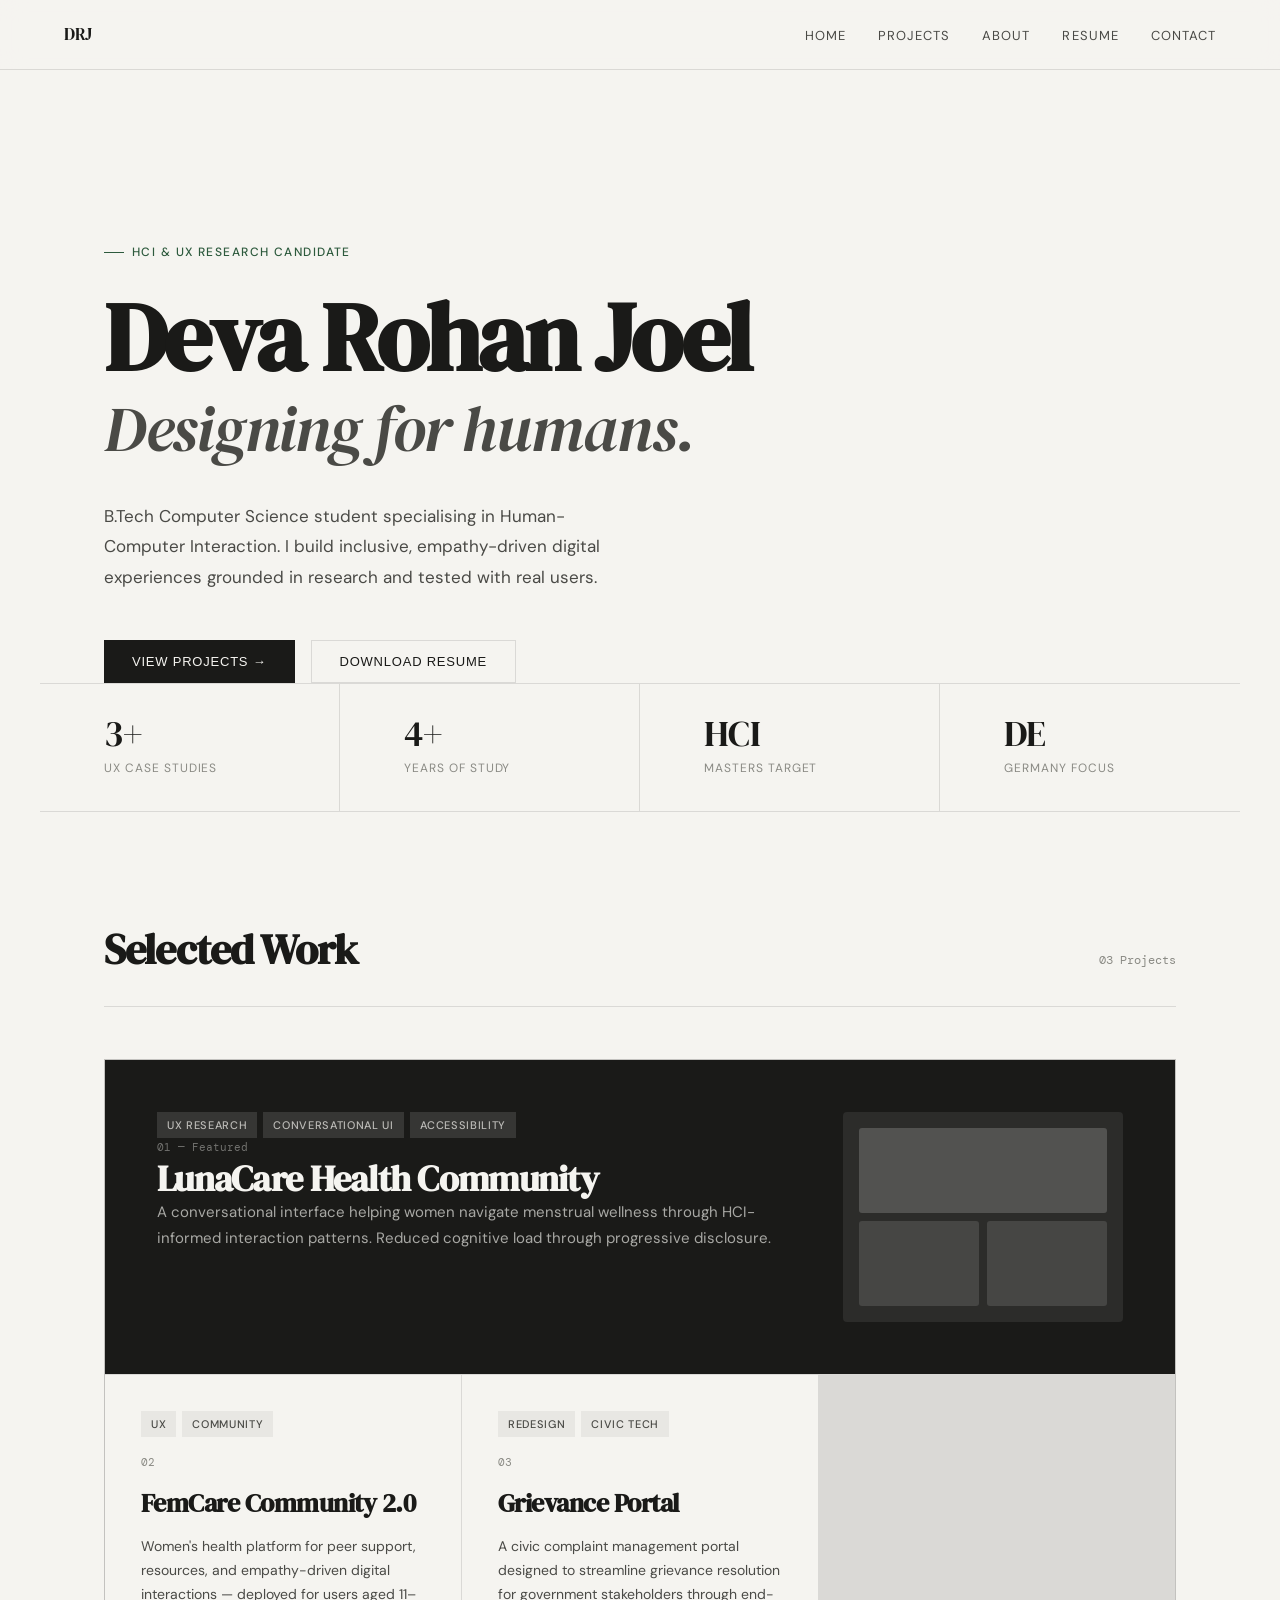
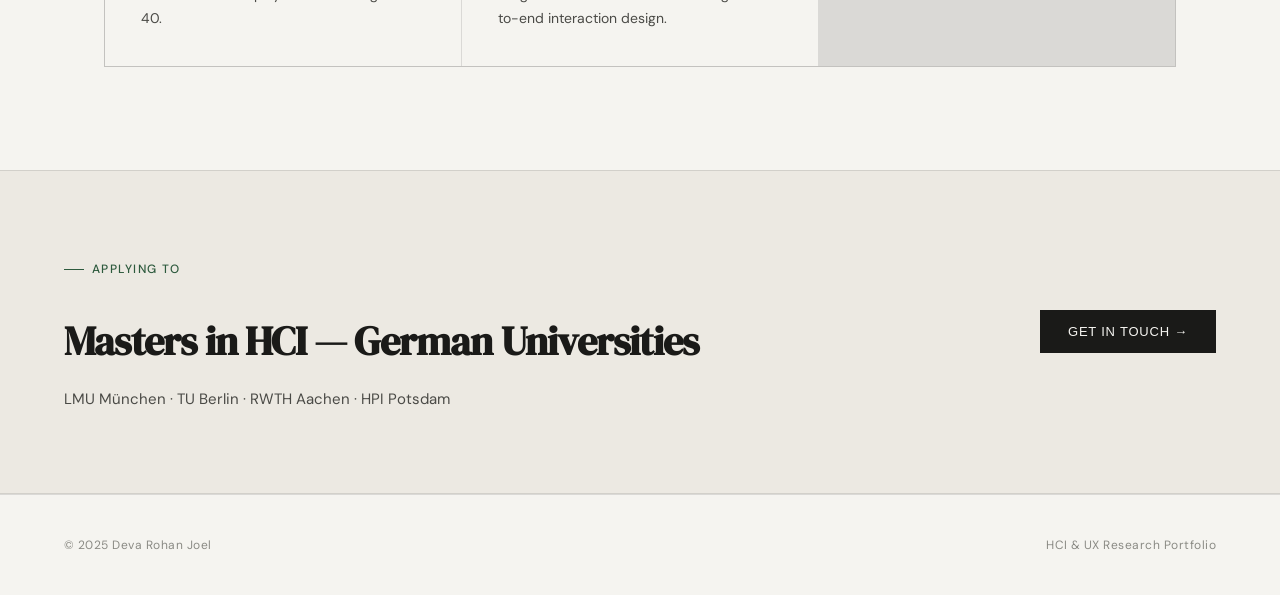
==== index.html @ e4704a6f "Add files via upload" ====
<!DOCTYPE html>
<html lang="en">
<head>
<meta charset="UTF-8">
<meta name="viewport" content="width=device-width, initial-scale=1.0">
<title>Deva Rohan Joel — HCI & UX Research</title>
<link rel="preconnect" href="https://fonts.googleapis.com">
<link href="https://fonts.googleapis.com/css2?family=DM+Serif+Display:ital@0;1&family=DM+Sans:wght@300;400;500&family=DM+Mono:wght@300&display=swap" rel="stylesheet">
<style>
:root {
  --ink: #1a1a18;
  --ink-mid: #4a4a46;
  --ink-light: #8a8a84;
  --paper: #f5f4f0;
  --paper-warm: #ece9e2;
  --accent: #2d5a3d;
  --accent-light: #e8f0eb;
  --rule: rgba(26,26,24,0.12);
  --tag-bg: rgba(26,26,24,0.06);
  --serif: 'DM Serif Display', Georgia, serif;
  --sans: 'DM Sans', system-ui, sans-serif;
  --mono: 'DM Mono', monospace;
  --max: 1200px;
  --gutter: clamp(24px, 5vw, 80px);
  --transition: 0.38s cubic-bezier(0.16, 1, 0.3, 1);
}

*, *::before, *::after { box-sizing: border-box; margin: 0; padding: 0; }

html { scroll-behavior: smooth; font-size: 16px; }

body {
  font-family: var(--sans);
  background: var(--paper);
  color: var(--ink);
  line-height: 1.7;
  -webkit-font-smoothing: antialiased;
  overflow-x: hidden;
}

/* ── NAV ── */
nav {
  position: fixed;
  top: 0; left: 0; right: 0;
  z-index: 100;
  display: flex;
  align-items: center;
  justify-content: space-between;
  padding: 20px var(--gutter);
  background: rgba(245,244,240,0.92);
  backdrop-filter: blur(12px);
  border-bottom: 1px solid var(--rule);
  transition: padding var(--transition);
}

nav.scrolled { padding-top: 14px; padding-bottom: 14px; }

.nav-logo {
  font-family: var(--serif);
  font-size: 17px;
  letter-spacing: -0.02em;
  color: var(--ink);
  cursor: pointer;
}

.nav-links {
  display: flex;
  gap: 32px;
  list-style: none;
}

.nav-links a {
  font-size: 13px;
  font-weight: 400;
  letter-spacing: 0.08em;
  text-transform: uppercase;
  color: var(--ink-mid);
  text-decoration: none;
  position: relative;
  transition: color 0.2s;
}

.nav-links a::after {
  content: '';
  position: absolute;
  bottom: -2px; left: 0;
  width: 0; height: 1px;
  background: var(--accent);
  transition: width 0.25s ease;
}

.nav-links a:hover { color: var(--ink); }
.nav-links a:hover::after { width: 100%; }
.nav-links a.active { color: var(--ink); }
.nav-links a.active::after { width: 100%; }

.nav-menu { display: none; flex-direction: column; gap: 5px; cursor: pointer; padding: 4px; }
.nav-menu span { display: block; width: 22px; height: 1.5px; background: var(--ink); transition: var(--transition); }

/* ── PAGES ── */
.page { display: none; padding-top: 80px; min-height: 100vh; }
.page.active { display: block; }

/* ── SECTIONS ── */
section { padding: clamp(60px, 8vw, 120px) var(--gutter); max-width: var(--max); margin: 0 auto; }

/* ── SCROLL REVEAL ── */
.reveal {
  opacity: 0;
  transform: translateY(28px);
  transition: opacity 0.7s ease, transform 0.7s ease;
}
.reveal.visible {
  opacity: 1;
  transform: none;
}
.reveal-delay-1 { transition-delay: 0.1s; }
.reveal-delay-2 { transition-delay: 0.2s; }
.reveal-delay-3 { transition-delay: 0.3s; }
.reveal-delay-4 { transition-delay: 0.4s; }

/* ── HOME ── */
.home-hero {
  padding-top: clamp(80px, 12vw, 160px);
  padding-bottom: 0;
}

.eyebrow {
  display: inline-flex;
  align-items: center;
  gap: 8px;
  font-size: 12px;
  letter-spacing: 0.12em;
  text-transform: uppercase;
  color: var(--accent);
  font-weight: 500;
  margin-bottom: 28px;
}

.eyebrow::before {
  content: '';
  width: 20px; height: 1px;
  background: var(--accent);
}

.hero-name {
  font-family: var(--serif);
  font-size: clamp(48px, 8vw, 96px);
  line-height: 1.0;
  letter-spacing: -0.03em;
  color: var(--ink);
  margin-bottom: 8px;
}

.hero-role {
  font-family: var(--serif);
  font-size: clamp(32px, 5vw, 64px);
  line-height: 1.1;
  letter-spacing: -0.02em;
  color: var(--ink-mid);
  font-style: italic;
  margin-bottom: 36px;
}

.hero-intro {
  max-width: 540px;
  font-size: 17px;
  line-height: 1.8;
  color: var(--ink-mid);
  margin-bottom: 48px;
}

.hero-ctas {
  display: flex;
  gap: 16px;
  flex-wrap: wrap;
}

.btn-primary {
  display: inline-flex;
  align-items: center;
  gap: 8px;
  padding: 14px 28px;
  background: var(--ink);
  color: var(--paper);
  font-size: 13px;
  font-weight: 500;
  letter-spacing: 0.06em;
  text-transform: uppercase;
  text-decoration: none;
  border: none;
  cursor: pointer;
  transition: background 0.2s, transform 0.2s;
}

.btn-primary:hover { background: var(--accent); transform: translateY(-1px); }

.btn-secondary {
  display: inline-flex;
  align-items: center;
  gap: 8px;
  padding: 13px 28px;
  background: transparent;
  color: var(--ink);
  font-size: 13px;
  font-weight: 500;
  letter-spacing: 0.06em;
  text-transform: uppercase;
  text-decoration: none;
  border: 1px solid var(--rule);
  cursor: pointer;
  transition: border-color 0.2s, color 0.2s, transform 0.2s;
}

.btn-secondary:hover { border-color: var(--ink); transform: translateY(-1px); }

.hero-divider {
  border: none;
  border-top: 1px solid var(--rule);
  margin: 0 var(--gutter);
  max-width: calc(var(--max) - 2 * var(--gutter));
  margin-left: auto;
  margin-right: auto;
}

/* ── STATS ROW ── */
.stats-row {
  display: grid;
  grid-template-columns: repeat(auto-fit, minmax(160px, 1fr));
  gap: 0;
  border-top: 1px solid var(--rule);
  border-bottom: 1px solid var(--rule);
  padding: 0;
  max-width: var(--max);
  margin: 0 auto;
}

.stat-item {
  padding: 32px var(--gutter);
  border-right: 1px solid var(--rule);
}

.stat-item:last-child { border-right: none; }

.stat-num {
  font-family: var(--serif);
  font-size: 36px;
  line-height: 1;
  color: var(--ink);
  margin-bottom: 6px;
}

.stat-label {
  font-size: 12px;
  letter-spacing: 0.08em;
  text-transform: uppercase;
  color: var(--ink-light);
}

/* ── SECTION HEADERS ── */
.section-header {
  display: flex;
  align-items: baseline;
  justify-content: space-between;
  margin-bottom: 52px;
  border-bottom: 1px solid var(--rule);
  padding-bottom: 20px;
}

.section-title {
  font-family: var(--serif);
  font-size: clamp(28px, 4vw, 42px);
  letter-spacing: -0.02em;
  color: var(--ink);
}

.section-count {
  font-family: var(--mono);
  font-size: 12px;
  color: var(--ink-light);
}

/* ── PROJECT CARDS ── */
.projects-grid {
  display: grid;
  grid-template-columns: repeat(auto-fill, minmax(340px, 1fr));
  gap: 1px;
  background: var(--rule);
  border: 1px solid var(--rule);
}

.project-card {
  background: var(--paper);
  padding: 36px;
  cursor: pointer;
  position: relative;
  overflow: hidden;
  transition: background var(--transition);
  display: flex;
  flex-direction: column;
  gap: 16px;
}

.project-card::after {
  content: '→';
  position: absolute;
  right: 36px; bottom: 36px;
  font-size: 20px;
  color: var(--ink-light);
  opacity: 0;
  transform: translate(-6px, 6px);
  transition: opacity 0.25s, transform 0.25s;
}

.project-card:hover { background: var(--accent-light); }
.project-card:hover::after { opacity: 1; transform: none; }

.project-card.featured {
  grid-column: 1 / -1;
  flex-direction: row;
  align-items: flex-start;
  gap: 48px;
  padding: 52px;
  background: var(--ink);
  color: var(--paper);
}

.project-card.featured:hover { background: var(--accent); }

.featured-content { flex: 1; }
.featured-visual {
  flex: 0 0 280px;
  aspect-ratio: 4/3;
  background: rgba(255,255,255,0.08);
  border-radius: 4px;
  display: flex;
  align-items: center;
  justify-content: center;
  position: relative;
  overflow: hidden;
}

.featured-visual-inner {
  width: 100%;
  height: 100%;
  display: grid;
  grid-template-columns: 1fr 1fr;
  grid-template-rows: 1fr 1fr;
  gap: 8px;
  padding: 16px;
}

.featured-visual-inner div {
  background: rgba(255,255,255,0.12);
  border-radius: 3px;
  transition: background 0.3s;
}

.featured-visual-inner div:first-child {
  grid-column: 1 / -1;
  background: rgba(255,255,255,0.18);
}

.project-card.featured:hover .featured-visual-inner div { background: rgba(255,255,255,0.2); }

.card-tags {
  display: flex;
  flex-wrap: wrap;
  gap: 6px;
}

.tag {
  font-size: 11px;
  letter-spacing: 0.06em;
  text-transform: uppercase;
  padding: 4px 10px;
  background: var(--tag-bg);
  color: var(--ink-mid);
  font-weight: 500;
}

.project-card.featured .tag {
  background: rgba(255,255,255,0.12);
  color: rgba(245,244,240,0.7);
}

.card-num {
  font-family: var(--mono);
  font-size: 11px;
  color: var(--ink-light);
}

.project-card.featured .card-num { color: rgba(245,244,240,0.4); }

.card-title {
  font-family: var(--serif);
  font-size: clamp(20px, 2.5vw, 26px);
  line-height: 1.2;
  letter-spacing: -0.02em;
}

.project-card.featured .card-title { font-size: clamp(24px, 3.5vw, 36px); }

.card-desc {
  font-size: 14px;
  color: var(--ink-mid);
  line-height: 1.7;
}

.project-card.featured .card-desc { color: rgba(245,244,240,0.65); font-size: 15px; }

/* ── FILTERS ── */
.filter-row {
  display: flex;
  gap: 8px;
  flex-wrap: wrap;
  margin-bottom: 32px;
}

.filter-btn {
  font-size: 12px;
  letter-spacing: 0.08em;
  text-transform: uppercase;
  padding: 8px 16px;
  background: transparent;
  border: 1px solid var(--rule);
  color: var(--ink-mid);
  cursor: pointer;
  transition: all 0.18s;
  font-family: var(--sans);
}

.filter-btn:hover, .filter-btn.active {
  background: var(--ink);
  border-color: var(--ink);
  color: var(--paper);
}

/* ── CASE STUDY ── */
.case-back {
  display: inline-flex;
  align-items: center;
  gap: 8px;
  font-size: 12px;
  letter-spacing: 0.08em;
  text-transform: uppercase;
  color: var(--ink-mid);
  cursor: pointer;
  margin-bottom: 48px;
  padding: 16px 0;
  border: none;
  background: none;
  font-family: var(--sans);
  transition: color 0.2s;
}
.case-back:hover { color: var(--accent); }

.case-hero {
  padding: 80px var(--gutter) 0;
  max-width: var(--max);
  margin: 0 auto;
}

.case-hero-meta {
  display: flex;
  align-items: center;
  gap: 16px;
  margin-bottom: 24px;
}

.case-hero-title {
  font-family: var(--serif);
  font-size: clamp(36px, 6vw, 72px);
  line-height: 1.0;
  letter-spacing: -0.03em;
  margin-bottom: 24px;
}

.case-subtitle {
  font-size: 18px;
  color: var(--ink-mid);
  line-height: 1.7;
  max-width: 620px;
  margin-bottom: 48px;
}

.case-meta-grid {
  display: grid;
  grid-template-columns: repeat(auto-fill, minmax(160px, 1fr));
  border: 1px solid var(--rule);
  margin-bottom: 72px;
}

.meta-item {
  padding: 24px 28px;
  border-right: 1px solid var(--rule);
}
.meta-item:last-child { border-right: none; }

.meta-label {
  font-size: 11px;
  letter-spacing: 0.1em;
  text-transform: uppercase;
  color: var(--ink-light);
  margin-bottom: 6px;
}

.meta-value {
  font-size: 14px;
  font-weight: 500;
  color: var(--ink);
}

/* ── CASE STUDY NAV ── */
.case-nav-sticky {
  position: sticky;
  top: 79px;
  z-index: 50;
  background: rgba(245,244,240,0.95);
  backdrop-filter: blur(8px);
  border-bottom: 1px solid var(--rule);
  overflow-x: auto;
  scrollbar-width: none;
}

.case-nav-sticky::-webkit-scrollbar { display: none; }

.case-nav-inner {
  display: flex;
  gap: 0;
  max-width: var(--max);
  margin: 0 auto;
  padding: 0 var(--gutter);
}

.case-nav-link {
  display: block;
  padding: 14px 20px;
  font-size: 12px;
  letter-spacing: 0.08em;
  text-transform: uppercase;
  color: var(--ink-light);
  text-decoration: none;
  white-space: nowrap;
  border-bottom: 2px solid transparent;
  transition: all 0.2s;
}

.case-nav-link:hover { color: var(--ink); }
.case-nav-link.active { color: var(--ink); border-bottom-color: var(--accent); }

/* ── CASE SECTIONS ── */
.case-section {
  padding: clamp(60px, 8vw, 100px) var(--gutter);
  max-width: var(--max);
  margin: 0 auto;
  border-bottom: 1px solid var(--rule);
}

.case-section-label {
  font-family: var(--mono);
  font-size: 11px;
  letter-spacing: 0.12em;
  text-transform: uppercase;
  color: var(--ink-light);
  margin-bottom: 20px;
}

.case-section-title {
  font-family: var(--serif);
  font-size: clamp(26px, 3.5vw, 38px);
  letter-spacing: -0.02em;
  margin-bottom: 28px;
}

.case-body {
  font-size: 16px;
  line-height: 1.85;
  color: var(--ink-mid);
  max-width: 680px;
}

.case-body p { margin-bottom: 20px; }

.two-col {
  display: grid;
  grid-template-columns: 1fr 1fr;
  gap: 48px;
  align-items: start;
}

.insight-list {
  list-style: none;
  display: flex;
  flex-direction: column;
  gap: 16px;
}

.insight-item {
  display: flex;
  gap: 16px;
  align-items: flex-start;
  padding: 20px;
  background: var(--paper-warm);
}

.insight-icon {
  width: 32px;
  height: 32px;
  background: var(--ink);
  color: var(--paper);
  display: flex;
  align-items: center;
  justify-content: center;
  font-size: 13px;
  flex-shrink: 0;
  font-family: var(--mono);
}

.insight-text { font-size: 14px; line-height: 1.7; color: var(--ink-mid); }

/* MOCKUP SCREENS */
.screen-grid {
  display: grid;
  grid-template-columns: repeat(auto-fill, minmax(200px, 1fr));
  gap: 16px;
  margin: 36px 0;
}

.screen-mock {
  background: var(--paper-warm);
  border: 1px solid var(--rule);
  aspect-ratio: 9/16;
  border-radius: 12px;
  overflow: hidden;
  position: relative;
  cursor: pointer;
  transition: transform 0.25s, box-shadow 0.25s;
}

.screen-mock:hover {
  transform: scale(1.03);
  box-shadow: 0 20px 40px rgba(0,0,0,0.1);
}

.screen-mock-bar {
  height: 36px;
  display: flex;
  align-items: center;
  padding: 0 14px;
  gap: 6px;
  background: rgba(26,26,24,0.04);
  border-bottom: 1px solid var(--rule);
}

.screen-dot { width: 8px; height: 8px; border-radius: 50%; background: var(--rule); }

.screen-body {
  padding: 14px;
  display: flex;
  flex-direction: column;
  gap: 8px;
}

.screen-line {
  height: 8px;
  background: rgba(26,26,24,0.08);
  border-radius: 2px;
}

.screen-block {
  height: 48px;
  background: var(--accent-light);
  border-radius: 4px;
  margin-bottom: 4px;
}

.screen-label {
  text-align: center;
  font-size: 12px;
  color: var(--ink-light);
  padding-top: 8px;
  letter-spacing: 0.04em;
}

/* IMPACT NUMBERS */
.impact-grid {
  display: grid;
  grid-template-columns: repeat(auto-fill, minmax(180px, 1fr));
  gap: 1px;
  background: var(--rule);
  border: 1px solid var(--rule);
  margin: 36px 0;
}

.impact-item {
  background: var(--paper);
  padding: 32px 28px;
}

.impact-num {
  font-family: var(--serif);
  font-size: 42px;
  color: var(--accent);
  line-height: 1;
  margin-bottom: 8px;
}

.impact-label {
  font-size: 13px;
  color: var(--ink-mid);
  line-height: 1.5;
}

/* ── ABOUT ── */
.about-grid {
  display: grid;
  grid-template-columns: 1fr 1fr;
  gap: 80px;
  align-items: start;
}

.about-photo-block {
  aspect-ratio: 3/4;
  background: var(--paper-warm);
  border: 1px solid var(--rule);
  position: relative;
  overflow: hidden;
  display: flex;
  align-items: center;
  justify-content: center;
}

.about-photo-placeholder {
  font-family: var(--serif);
  font-size: 80px;
  color: var(--rule);
  letter-spacing: -4px;
}

.about-photo-caption {
  position: absolute;
  bottom: 0; left: 0; right: 0;
  padding: 20px;
  background: linear-gradient(transparent, rgba(245,244,240,0.9));
  font-size: 12px;
  color: var(--ink-light);
  letter-spacing: 0.06em;
  text-transform: uppercase;
}

.about-body {
  font-size: 16px;
  line-height: 1.85;
  color: var(--ink-mid);
}

.about-body p { margin-bottom: 24px; }

.skills-grid {
  display: grid;
  grid-template-columns: 1fr 1fr;
  gap: 0;
  border: 1px solid var(--rule);
  margin-top: 48px;
}

.skill-group {
  padding: 24px 28px;
  border-right: 1px solid var(--rule);
  border-bottom: 1px solid var(--rule);
}

.skill-group:nth-child(even) { border-right: none; }
.skill-group:nth-last-child(-n+2) { border-bottom: none; }

.skill-group-label {
  font-size: 11px;
  letter-spacing: 0.1em;
  text-transform: uppercase;
  color: var(--accent);
  margin-bottom: 12px;
  font-weight: 500;
}

.skill-tags {
  display: flex;
  flex-wrap: wrap;
  gap: 6px;
}

.skill-tag {
  font-size: 12px;
  padding: 4px 10px;
  background: var(--paper-warm);
  color: var(--ink-mid);
  border: 1px solid var(--rule);
}

/* LANGUAGES */
.lang-row {
  display: flex;
  align-items: center;
  gap: 16px;
  padding: 14px 0;
  border-bottom: 1px solid var(--rule);
}

.lang-name { font-size: 14px; font-weight: 500; min-width: 80px; }
.lang-level { font-size: 12px; color: var(--ink-light); min-width: 80px; }
.lang-bar { flex: 1; height: 2px; background: var(--rule); position: relative; }
.lang-fill { height: 100%; background: var(--accent); }

/* ── RESUME ── */
.resume-header {
  display: flex;
  align-items: flex-start;
  justify-content: space-between;
  gap: 24px;
  flex-wrap: wrap;
  margin-bottom: 64px;
}

.resume-name {
  font-family: var(--serif);
  font-size: clamp(32px, 5vw, 52px);
  letter-spacing: -0.03em;
  margin-bottom: 6px;
}

.resume-tagline { font-size: 16px; color: var(--ink-mid); margin-bottom: 16px; }

.resume-contact {
  display: flex;
  gap: 20px;
  flex-wrap: wrap;
  font-size: 13px;
  color: var(--ink-light);
}

.resume-section { margin-bottom: 52px; }

.resume-section-title {
  font-size: 11px;
  letter-spacing: 0.12em;
  text-transform: uppercase;
  color: var(--ink-light);
  margin-bottom: 20px;
  padding-bottom: 12px;
  border-bottom: 1px solid var(--rule);
}

.resume-entry {
  display: grid;
  grid-template-columns: 1fr auto;
  gap: 16px;
  padding: 20px 0;
  border-bottom: 1px solid var(--rule);
  align-items: start;
}

.entry-title { font-size: 15px; font-weight: 500; margin-bottom: 4px; }
.entry-org { font-size: 13px; color: var(--accent); margin-bottom: 8px; }
.entry-date { font-family: var(--mono); font-size: 12px; color: var(--ink-light); white-space: nowrap; }
.entry-desc { font-size: 14px; color: var(--ink-mid); line-height: 1.7; }

.entry-bullets {
  list-style: none;
  margin-top: 8px;
  display: flex;
  flex-direction: column;
  gap: 4px;
}

.entry-bullets li {
  font-size: 13px;
  color: var(--ink-mid);
  padding-left: 16px;
  position: relative;
}

.entry-bullets li::before {
  content: '—';
  position: absolute;
  left: 0;
  color: var(--ink-light);
}

/* ── CONTACT ── */
.contact-grid {
  display: grid;
  grid-template-columns: 1fr 1fr;
  gap: 80px;
  align-items: start;
}

.contact-headline {
  font-family: var(--serif);
  font-size: clamp(32px, 5vw, 56px);
  letter-spacing: -0.03em;
  line-height: 1.1;
  margin-bottom: 24px;
}

.contact-body {
  font-size: 16px;
  color: var(--ink-mid);
  line-height: 1.8;
  margin-bottom: 36px;
}

.contact-links {
  display: flex;
  flex-direction: column;
  gap: 0;
  border: 1px solid var(--rule);
}

.contact-link-item {
  display: flex;
  align-items: center;
  justify-content: space-between;
  padding: 20px 24px;
  border-bottom: 1px solid var(--rule);
  text-decoration: none;
  color: var(--ink);
  transition: background 0.2s;
}

.contact-link-item:last-child { border-bottom: none; }
.contact-link-item:hover { background: var(--paper-warm); }

.contact-link-label { font-size: 13px; letter-spacing: 0.06em; text-transform: uppercase; color: var(--ink-light); }
.contact-link-value { font-size: 14px; }
.contact-link-arrow { color: var(--ink-light); }

.contact-form {
  display: flex;
  flex-direction: column;
  gap: 20px;
}

.form-group { display: flex; flex-direction: column; gap: 8px; }

.form-label {
  font-size: 11px;
  letter-spacing: 0.1em;
  text-transform: uppercase;
  color: var(--ink-light);
}

.form-input, .form-textarea {
  width: 100%;
  padding: 14px 16px;
  background: var(--paper-warm);
  border: 1px solid var(--rule);
  color: var(--ink);
  font-family: var(--sans);
  font-size: 15px;
  transition: border-color 0.2s;
  outline: none;
  resize: none;
}

.form-input:focus, .form-textarea:focus { border-color: var(--ink); }
.form-textarea { min-height: 120px; }

/* ── FOOTER ── */
footer {
  padding: 40px var(--gutter);
  border-top: 1px solid var(--rule);
  display: flex;
  align-items: center;
  justify-content: space-between;
  font-size: 12px;
  color: var(--ink-light);
  letter-spacing: 0.04em;
}

/* ── MOBILE MENU ── */
@media (max-width: 768px) {
  .nav-links { display: none; }
  .nav-menu { display: flex; }
  
  .nav-links.open {
    display: flex;
    flex-direction: column;
    position: fixed;
    top: 62px; left: 0; right: 0;
    background: var(--paper);
    padding: 24px var(--gutter);
    gap: 20px;
    border-bottom: 1px solid var(--rule);
    z-index: 99;
  }
  
  .about-grid, .contact-grid { grid-template-columns: 1fr; gap: 40px; }
  .two-col { grid-template-columns: 1fr; gap: 32px; }
  .project-card.featured { flex-direction: column; }
  .featured-visual { flex: 0 0 auto; width: 100%; }
  .resume-header { flex-direction: column; }
  .resume-entry { grid-template-columns: 1fr; }
  .skills-grid { grid-template-columns: 1fr; }
  .skill-group { border-right: none !important; }
  .stat-item { border-right: none; border-bottom: 1px solid var(--rule); }
  .case-meta-grid { grid-template-columns: 1fr 1fr; }
  .meta-item { border-right: none !important; border-bottom: 1px solid var(--rule); }
}

/* PROTOTYPE EMBED */
.proto-embed {
  background: var(--paper-warm);
  border: 1px solid var(--rule);
  border-radius: 4px;
  padding: 48px;
  text-align: center;
  margin: 36px 0;
}

.proto-label {
  font-size: 12px;
  letter-spacing: 0.1em;
  text-transform: uppercase;
  color: var(--ink-light);
  margin-bottom: 16px;
}

.proto-link {
  display: inline-flex;
  align-items: center;
  gap: 10px;
  padding: 16px 32px;
  background: var(--ink);
  color: var(--paper);
  text-decoration: none;
  font-size: 13px;
  font-weight: 500;
  letter-spacing: 0.06em;
  text-transform: uppercase;
  transition: background 0.2s;
}

.proto-link:hover { background: var(--accent); }
</style>
</head>
<body>

<!-- NAV -->
<nav id="nav">
  <div class="nav-logo" onclick="showPage('home')">DRJ</div>
  <ul class="nav-links" id="navLinks">
    <li><a href="#" onclick="showPage('home')" data-page="home">Home</a></li>
    <li><a href="#" onclick="showPage('projects')" data-page="projects">Projects</a></li>
    <li><a href="#" onclick="showPage('about')" data-page="about">About</a></li>
    <li><a href="#" onclick="showPage('resume')" data-page="resume">Resume</a></li>
    <li><a href="#" onclick="showPage('contact')" data-page="contact">Contact</a></li>
  </ul>
  <div class="nav-menu" onclick="toggleMenu()" id="menuBtn">
    <span></span><span></span><span></span>
  </div>
</nav>

<!-- ══════════════ HOME PAGE ══════════════ -->
<div id="page-home" class="page active">

  <section class="home-hero reveal">
    <div class="eyebrow">HCI & UX Research Candidate</div>
    <h1 class="hero-name">Deva Rohan Joel</h1>
    <p class="hero-role">Designing for humans.</p>
    <p class="hero-intro">B.Tech Computer Science student specialising in Human-Computer Interaction. I build inclusive, empathy-driven digital experiences grounded in research and tested with real users.</p>
    <div class="hero-ctas">
      <button class="btn-primary" onclick="showPage('projects')">View Projects →</button>
      <button class="btn-secondary" onclick="showPage('resume')">Download Resume</button>
    </div>
  </section>

  <div class="stats-row">
    <div class="stat-item reveal reveal-delay-1">
      <div class="stat-num">3+</div>
      <div class="stat-label">UX Case Studies</div>
    </div>
    <div class="stat-item reveal reveal-delay-2">
      <div class="stat-num">4+</div>
      <div class="stat-label">Years of Study</div>
    </div>
    <div class="stat-item reveal reveal-delay-3">
      <div class="stat-num">HCI</div>
      <div class="stat-label">Masters Target</div>
    </div>
    <div class="stat-item reveal reveal-delay-4">
      <div class="stat-num">DE</div>
      <div class="stat-label">Germany Focus</div>
    </div>
  </div>

  <section>
    <div class="section-header reveal">
      <h2 class="section-title">Selected Work</h2>
      <span class="section-count">03 Projects</span>
    </div>

    <div class="projects-grid">
      <!-- Featured -->
      <div class="project-card featured reveal" onclick="showCase('lunacare')">
        <div class="featured-content">
          <div class="card-tags">
            <span class="tag">UX Research</span>
            <span class="tag">Conversational UI</span>
            <span class="tag">Accessibility</span>
          </div>
          <div class="card-num">01 — Featured</div>
          <h3 class="card-title">LunaCare Health Community</h3>
          <p class="card-desc">A conversational interface helping women navigate menstrual wellness through HCI-informed interaction patterns. Reduced cognitive load through progressive disclosure.</p>
        </div>
        <div class="featured-visual">
          <div class="featured-visual-inner">
            <div></div>
            <div></div>
            <div></div>
          </div>
        </div>
      </div>

      <!-- Card 2 -->
      <div class="project-card reveal reveal-delay-1" onclick="showCase('femcare')">
        <div class="card-tags"><span class="tag">UX</span><span class="tag">Community</span></div>
        <div class="card-num">02</div>
        <h3 class="card-title">FemCare Community 2.0</h3>
        <p class="card-desc">Women's health platform for peer support, resources, and empathy-driven digital interactions — deployed for users aged 11–40.</p>
      </div>

      <!-- Card 3 -->
      <div class="project-card reveal reveal-delay-2" onclick="showCase('grievance')">
        <div class="card-tags"><span class="tag">Redesign</span><span class="tag">Civic Tech</span></div>
        <div class="card-num">03</div>
        <h3 class="card-title">Grievance Portal</h3>
        <p class="card-desc">A civic complaint management portal designed to streamline grievance resolution for government stakeholders through end-to-end interaction design.</p>
      </div>
    </div>
  </section>

  <section style="background: var(--paper-warm); padding: 80px var(--gutter); max-width: 100%; border-top: 1px solid var(--rule); border-bottom: 1px solid var(--rule);">
    <div style="max-width: var(--max); margin: 0 auto; display: flex; align-items: center; justify-content: space-between; flex-wrap: wrap; gap: 32px;">
      <div class="reveal">
        <p class="eyebrow">Applying to</p>
        <h2 style="font-family: var(--serif); font-size: clamp(24px, 4vw, 40px); letter-spacing: -0.02em;">Masters in HCI — German Universities</h2>
        <p style="font-size: 15px; color: var(--ink-mid); margin-top: 12px;">LMU München · TU Berlin · RWTH Aachen · HPI Potsdam</p>
      </div>
      <div class="reveal reveal-delay-2">
        <button class="btn-primary" onclick="showPage('contact')">Get in Touch →</button>
      </div>
    </div>
  </section>

  <footer>
    <span>© 2025 Deva Rohan Joel</span>
    <span>HCI & UX Research Portfolio</span>
  </footer>
</div>

<!-- ══════════════ PROJECTS PAGE ══════════════ -->
<div id="page-projects" class="page">
  <section>
    <div class="section-header reveal">
      <h2 class="section-title">All Projects</h2>
      <span class="section-count">03 Total</span>
    </div>

    <div class="filter-row reveal">
      <button class="filter-btn active" onclick="filterProjects('all', this)">All</button>
      <button class="filter-btn" onclick="filterProjects('ux', this)">UX</button>
      <button class="filter-btn" onclick="filterProjects('research', this)">Research</button>
      <button class="filter-btn" onclick="filterProjects('accessibility', this)">Accessibility</button>
      <button class="filter-btn" onclick="filterProjects('redesign', this)">Redesign</button>
    </div>

    <div class="projects-grid" id="projects-all">
      <div class="project-card featured reveal" data-tags="ux,research,accessibility" onclick="showCase('lunacare')">
        <div class="featured-content">
          <div class="card-tags">
            <span class="tag">UX Research</span>
            <span class="tag">Conversational UI</span>
            <span class="tag">Accessibility</span>
          </div>
          <div class="card-num">01 — 2026</div>
          <h3 class="card-title">LunaCare Health Community</h3>
          <p class="card-desc">Conversational interface for menstrual wellness. Applied progressive disclosure and HCI theory to reduce cognitive load in sensitive health interactions.</p>
        </div>
        <div class="featured-visual">
          <div class="featured-visual-inner">
            <div></div><div></div><div></div>
          </div>
        </div>
      </div>

      <div class="project-card reveal reveal-delay-1" data-tags="ux,research,accessibility" onclick="showCase('femcare')">
        <div class="card-tags"><span class="tag">UX</span><span class="tag">Research</span><span class="tag">Accessibility</span></div>
        <div class="card-num">02 — 2025</div>
        <h3 class="card-title">FemCare Community 2.0</h3>
        <p class="card-desc">End-to-end UX process: user journey mapping, information architecture, and empathy-driven interaction design. Deployed SPA with structured usability testing.</p>
      </div>

      <div class="project-card reveal reveal-delay-2" data-tags="ux,redesign" onclick="showCase('grievance')">
        <div class="card-tags"><span class="tag">UX</span><span class="tag">Redesign</span><span class="tag">Civic</span></div>
        <div class="card-num">03 — 2024</div>
        <h3 class="card-title">Grievance Portal</h3>
        <p class="card-desc">Civic complaint management portal. End-to-end wireframes to high-fidelity prototype. Multi-device usability testing with structured feedback iteration.</p>
      </div>
    </div>
  </section>
  <footer>
    <span>© 2025 Deva Rohan Joel</span>
    <span>HCI & UX Research Portfolio</span>
  </footer>
</div>

<!-- ══════════════ CASE STUDY: LUNACARE ══════════════ -->
<div id="page-case-lunacare" class="page">
  <div class="case-hero">
    <button class="case-back" onclick="showPage('projects')">← Back to Projects</button>
    <div class="case-hero-meta">
      <span class="tag">UX Research</span>
      <span class="tag">Conversational UI</span>
      <span class="tag">Accessibility</span>
    </div>
    <h1 class="case-hero-title">LunaCare Health Community</h1>
    <p class="case-subtitle">A conversational interface helping women navigate menstrual wellness through HCI-informed interaction patterns — reducing cognitive load through progressive disclosure.</p>
    <div class="case-meta-grid">
      <div class="meta-item"><div class="meta-label">Duration</div><div class="meta-value">Feb – Mar 2026</div></div>
      <div class="meta-item"><div class="meta-label">Role</div><div class="meta-value">UX Designer & Researcher</div></div>
      <div class="meta-item"><div class="meta-label">Platform</div><div class="meta-value">Web SPA</div></div>
      <div class="meta-item"><div class="meta-label">Methods</div><div class="meta-value">UX Research, Usability Testing</div></div>
    </div>
  </div>

  <div class="case-nav-sticky" id="case-nav">
    <div class="case-nav-inner">
      <a href="#cs-overview" class="case-nav-link active" onclick="setCaseNav(this)">Overview</a>
      <a href="#cs-problem" class="case-nav-link" onclick="setCaseNav(this)">Problem</a>
      <a href="#cs-research" class="case-nav-link" onclick="setCaseNav(this)">Research</a>
      <a href="#cs-wireframes" class="case-nav-link" onclick="setCaseNav(this)">Wireframes</a>
      <a href="#cs-design" class="case-nav-link" onclick="setCaseNav(this)">Design</a>
      <a href="#cs-impact" class="case-nav-link" onclick="setCaseNav(this)">Impact</a>
      <a href="#cs-reflection" class="case-nav-link" onclick="setCaseNav(this)">Reflection</a>
    </div>
  </div>

  <div id="cs-overview" class="case-section reveal">
    <div class="case-section-label">01 — Overview</div>
    <h2 class="case-section-title">Breaking the silence around menstrual health</h2>
    <div class="two-col">
      <div class="case-body">
        <p>LunaCare began as an observation: most women's health applications approach menstrual wellness through clinical language and sterile data interfaces — creating barriers to the very conversations they're meant to enable.</p>
        <p>I designed a conversational interface that uses progressive disclosure, empathetic microcopy, and HCI-informed interaction patterns to reduce cognitive load while surfacing the right information at the right moment.</p>
      </div>
      <div>
        <div class="impact-grid" style="grid-template-columns:1fr 1fr; margin:0;">
          <div class="impact-item"><div class="impact-num">↓40%</div><div class="impact-label">Cognitive load in user testing</div></div>
          <div class="impact-item"><div class="impact-num">11–40</div><div class="impact-label">Target age range</div></div>
          <div class="impact-item"><div class="impact-num">AI</div><div class="impact-label">Chatbot with 500+ intents</div></div>
          <div class="impact-item"><div class="impact-num">SPA</div><div class="impact-label">Deployed on Vercel</div></div>
        </div>
      </div>
    </div>
  </div>

  <div id="cs-problem" class="case-section reveal">
    <div class="case-section-label">02 — Problem</div>
    <h2 class="case-section-title">Health information shouldn't feel clinical</h2>
    <div class="case-body">
      <p>Women seeking menstrual health information navigate a fragmented ecosystem: medical websites use clinical jargon, social media spreads misinformation, and dedicated apps focus on tracking without education.</p>
      <p>The core HCI challenge: how do you present sensitive, nuanced health information in a way that feels approachable — without sacrificing accuracy or depth?</p>
    </div>
    <ul class="insight-list" style="margin-top: 28px;">
      <li class="insight-item">
        <div class="insight-icon">01</div>
        <div class="insight-text">Users aged 11–15 consistently rated existing apps as "confusing" or "scary" in preliminary interviews</div>
      </li>
      <li class="insight-item">
        <div class="insight-icon">02</div>
        <div class="insight-text">Information architecture in competitor apps was designed around medical workflows, not user mental models</div>
      </li>
      <li class="insight-item">
        <div class="insight-icon">03</div>
        <div class="insight-text">Zero applications in the market combined conversational AI with peer-community support effectively</div>
      </li>
    </ul>
  </div>

  <div id="cs-research" class="case-section reveal">
    <div class="case-section-label">03 — Research</div>
    <h2 class="case-section-title">Research Insights</h2>
    <div class="two-col">
      <div class="case-body">
        <p>I conducted contextual interviews with 8 participants across the target age range (11–40), supplemented by competitive analysis of 6 existing health platforms.</p>
        <p>User journey mapping revealed three critical pain points: discovery friction, trust barriers, and information overload in initial onboarding.</p>
      </div>
      <ul class="insight-list">
        <li class="insight-item">
          <div class="insight-icon">↑</div>
          <div class="insight-text">Conversational tone rated 3.2× more trustworthy than formal clinical language across all age groups</div>
        </li>
        <li class="insight-item">
          <div class="insight-icon">→</div>
          <div class="insight-text">Progressive disclosure reduced onboarding drop-off by presenting one decision at a time</div>
        </li>
        <li class="insight-item">
          <div class="insight-icon">✓</div>
          <div class="insight-text">Community features increased return visits by creating social accountability</div>
        </li>
      </ul>
    </div>
  </div>

  <div id="cs-wireframes" class="case-section reveal">
    <div class="case-section-label">04 — Wireframes</div>
    <h2 class="case-section-title">Low-fidelity to high-fidelity</h2>
    <div class="case-body">
      <p>I iterated through three rounds of wireframes, testing each with 3–5 users. Key design decisions emerged around chatbot placement, quick-reply patterns, and content hierarchy.</p>
    </div>
    <div class="screen-grid" style="margin-top: 36px;">
      <div>
        <div class="screen-mock">
          <div class="screen-mock-bar"><div class="screen-dot"></div><div class="screen-dot"></div><div class="screen-dot"></div></div>
          <div class="screen-body">
            <div class="screen-line" style="width:60%"></div>
            <div class="screen-block"></div>
            <div class="screen-line"></div>
            <div class="screen-line" style="width:80%"></div>
            <div class="screen-line" style="width:40%"></div>
          </div>
        </div>
        <p class="screen-label">Home — v1</p>
      </div>
      <div>
        <div class="screen-mock">
          <div class="screen-mock-bar"><div class="screen-dot"></div><div class="screen-dot"></div><div class="screen-dot"></div></div>
          <div class="screen-body">
            <div class="screen-line" style="width:50%"></div>
            <div class="screen-line" style="height:60px; background: rgba(45,90,61,0.1); border-radius:4px;"></div>
            <div class="screen-line"></div>
            <div class="screen-line" style="width:70%"></div>
          </div>
        </div>
        <p class="screen-label">Chatbot — v2</p>
      </div>
      <div>
        <div class="screen-mock">
          <div class="screen-mock-bar"><div class="screen-dot"></div><div class="screen-dot"></div><div class="screen-dot"></div></div>
          <div class="screen-body">
            <div class="screen-block"></div>
            <div class="screen-line"></div>
            <div class="screen-line" style="width:90%"></div>
            <div class="screen-line" style="width:60%"></div>
          </div>
        </div>
        <p class="screen-label">Education — v3</p>
      </div>
      <div>
        <div class="screen-mock">
          <div class="screen-mock-bar"><div class="screen-dot"></div><div class="screen-dot"></div><div class="screen-dot"></div></div>
          <div class="screen-body">
            <div class="screen-line" style="width:40%"></div>
            <div style="display:grid;grid-template-columns:1fr 1fr;gap:8px;margin:8px 0;">
              <div class="screen-block" style="height:36px;"></div>
              <div class="screen-block" style="height:36px;"></div>
            </div>
            <div class="screen-line"></div>
          </div>
        </div>
        <p class="screen-label">Quick Replies — Final</p>
      </div>
    </div>
  </div>

  <div id="cs-design" class="case-section reveal">
    <div class="case-section-label">05 — Design</div>
    <h2 class="case-section-title">Final Design System</h2>
    <div class="case-body">
      <p>The final interface uses a soft, warm palette to reduce clinical associations. The chatbot employs progressive disclosure — starting with quick-reply options before opening full text input — to lower the barrier for younger users.</p>
      <p>Key components: a floating chat widget, education hub with categorised articles, and a community section with peer stories. All designed for mobile-first with WCAG 2.1 AA compliance.</p>
    </div>
    <div class="proto-embed">
      <div class="proto-label">Live Prototype</div>
      <p style="font-size: 14px; color: var(--ink-mid); margin-bottom: 20px;">Deployed on Vercel — Full conversational UI with AI chatbot</p>
      <a href="https://lunacare-community.vercel.app/" target="_blank" class="proto-link">Open Live Prototype ↗</a>
    </div>
  </div>

  <div id="cs-impact" class="case-section reveal">
    <div class="case-section-label">06 — Impact</div>
    <h2 class="case-section-title">Measurable Outcomes</h2>
    <div class="impact-grid">
      <div class="impact-item"><div class="impact-num">↓40%</div><div class="impact-label">Cognitive load score in usability testing</div></div>
      <div class="impact-item"><div class="impact-num">500+</div><div class="impact-label">Chatbot training intents for femcare data</div></div>
      <div class="impact-item"><div class="impact-num">6</div><div class="impact-label">Key user flows tested across age groups</div></div>
      <div class="impact-item"><div class="impact-num">3</div><div class="impact-label">Usability testing iterations completed</div></div>
    </div>
  </div>

  <div id="cs-reflection" class="case-section reveal">
    <div class="case-section-label">07 — Reflection</div>
    <h2 class="case-section-title">What I would do differently</h2>
    <div class="case-body">
      <p>LunaCare taught me that designing for sensitive health topics requires an extra layer of empathy at every design decision — from the microcopy in error states to the information hierarchy on landing screens.</p>
      <p>If I were to iterate further, I would invest more in co-design sessions with users from the younger end of the age range (11–14), as their mental models differ significantly from adult users. I would also explore richer data visualisation for cycle tracking that doesn't reduce health to numbers.</p>
      <p>The project solidified my interest in HCI at the intersection of health and accessibility — themes I hope to explore further at masters level in Germany.</p>
    </div>
    <div style="margin-top: 48px;">
      <button class="btn-secondary" onclick="showPage('projects')">← All Projects</button>
    </div>
  </div>

  <footer>
    <span>© 2025 Deva Rohan Joel</span>
    <span>LunaCare — Case Study</span>
  </footer>
</div>

<!-- ══════════════ CASE STUDY: FEMCARE ══════════════ -->
<div id="page-case-femcare" class="page">
  <div class="case-hero">
    <button class="case-back" onclick="showPage('projects')">← Back to Projects</button>
    <div class="case-hero-meta"><span class="tag">UX Research</span><span class="tag">Community Platform</span></div>
    <h1 class="case-hero-title">FemCare Community 2.0</h1>
    <p class="case-subtitle">A women's health community platform offering peer support, resources, and empathy-driven digital interactions — built and deployed for users aged 11–40.</p>
    <div class="case-meta-grid">
      <div class="meta-item"><div class="meta-label">Duration</div><div class="meta-value">Nov – Dec 2025</div></div>
      <div class="meta-item"><div class="meta-label">Role</div><div class="meta-value">Lead UX Designer</div></div>
      <div class="meta-item"><div class="meta-label">Deliverable</div><div class="meta-value">Deployed SPA</div></div>
      <div class="meta-item"><div class="meta-label">Testing</div><div class="meta-value">Structured Usability Testing</div></div>
    </div>
  </div>

  <div class="case-section reveal">
    <div class="case-section-label">Overview</div>
    <h2 class="case-section-title">Peer support for underserved conversations</h2>
    <div class="case-body">
      <p>FemCare Community 2.0 emerged from the insight that women's health discourse is often siloed — clinical sources lack warmth, peer networks lack accuracy. This project combined both.</p>
      <p>I led the end-to-end UX process: user journey mapping, information architecture, and empathy-driven interaction design. I also built and deployed the community SPA, iterating on features through structured usability testing.</p>
    </div>
  </div>

  <div class="case-section reveal">
    <div class="case-section-label">Key UX Decisions</div>
    <h2 class="case-section-title">Design rationale</h2>
    <ul class="insight-list">
      <li class="insight-item"><div class="insight-icon">IA</div><div class="insight-text">Flat information architecture — no more than 2 taps to any resource — to serve users with limited digital literacy</div></li>
      <li class="insight-item"><div class="insight-icon">JM</div><div class="insight-text">User journey mapping identified three primary user archetypes with distinct information needs and access patterns</div></li>
      <li class="insight-item"><div class="insight-icon">UT</div><div class="insight-text">Three rounds of usability testing with structured feedback protocols informed each design iteration</div></li>
    </ul>
  </div>

  <div class="case-section reveal">
    <div class="case-section-label">Reflection</div>
    <h2 class="case-section-title">Learning through iteration</h2>
    <div class="case-body">
      <p>This project established my usability testing methodology. The discipline of structured feedback rounds — defining tasks, observing without intervening, measuring completion rates — is now central to my design process.</p>
    </div>
    <div style="margin-top: 48px;">
      <button class="btn-secondary" onclick="showPage('projects')">← All Projects</button>
    </div>
  </div>
  <footer><span>© 2025 Deva Rohan Joel</span><span>FemCare — Case Study</span></footer>
</div>

<!-- ══════════════ CASE STUDY: GRIEVANCE ══════════════ -->
<div id="page-case-grievance" class="page">
  <div class="case-hero">
    <button class="case-back" onclick="showPage('projects')">← Back to Projects</button>
    <div class="case-hero-meta"><span class="tag">Redesign</span><span class="tag">Civic Tech</span></div>
    <h1 class="case-hero-title">Grievance Portal Redesign</h1>
    <p class="case-subtitle">A civic complaint management portal designed to streamline grievance resolution for government stakeholders through end-to-end interaction design.</p>
    <div class="case-meta-grid">
      <div class="meta-item"><div class="meta-label">Duration</div><div class="meta-value">Jul 2024 – Aug 2025</div></div>
      <div class="meta-item"><div class="meta-label">Role</div><div class="meta-value">UX Designer</div></div>
      <div class="meta-item"><div class="meta-label">Focus</div><div class="meta-value">Accessibility, Multi-device</div></div>
      <div class="meta-item"><div class="meta-label">Output</div><div class="meta-value">High-fidelity Prototype</div></div>
    </div>
  </div>

  <div class="case-section reveal">
    <div class="case-section-label">Overview</div>
    <h2 class="case-section-title">Making civic processes human</h2>
    <div class="case-body">
      <p>Government grievance systems are often designed from the back-end out — optimised for administrative processing rather than citizen comprehension. This redesign reversed the lens.</p>
      <p>I developed end-to-end interaction flows, wireframes, and high-fidelity prototypes for the complaint submission pipeline, then conducted multi-device usability testing to refine the interface.</p>
    </div>
  </div>

  <div class="case-section reveal">
    <div class="case-section-label">Key Contributions</div>
    <h2 class="case-section-title">Design decisions</h2>
    <ul class="insight-list">
      <li class="insight-item"><div class="insight-icon">01</div><div class="insight-text">Redesigned the submission flow from a single dense form to a guided multi-step process with clear progress indication</div></li>
      <li class="insight-item"><div class="insight-icon">02</div><div class="insight-text">Multi-device usability testing revealed 3 critical interaction failures in the original design that were fixed through iteration</div></li>
      <li class="insight-item"><div class="insight-icon">03</div><div class="insight-text">Accessibility audit identified WCAG violations; all were resolved in the final prototype</div></li>
    </ul>
    <div style="margin-top: 48px;">
      <button class="btn-secondary" onclick="showPage('projects')">← All Projects</button>
    </div>
  </div>
  <footer><span>© 2025 Deva Rohan Joel</span><span>Grievance Portal — Case Study</span></footer>
</div>

<!-- ══════════════ ABOUT PAGE ══════════════ -->
<div id="page-about" class="page">
  <section>
    <div class="about-grid">
      <div class="about-photo-block reveal">
        <div class="about-photo-placeholder">DRJ</div>
        <div class="about-photo-caption">Deva Rohan Joel · Chennai, India</div>
      </div>
      <div>
        <div class="eyebrow reveal">About</div>
        <h1 class="hero-name reveal reveal-delay-1" style="font-size: clamp(32px,5vw,56px); margin-bottom: 28px;">Designing with empathy, grounded in research.</h1>
        <div class="about-body reveal reveal-delay-2">
          <p>I'm a B.Tech Computer Science student at VIT Bhopal specialising in Human-Computer Interaction and UX Research. My work sits at the intersection of accessible design, user psychology, and emerging interaction paradigms.</p>
          <p>I'm drawn to problems where the stakes are human: health interfaces, civic systems, educational tools. I believe that good design should be invisible — reducing friction until the technology disappears and only the experience remains.</p>
          <p>Currently applying to Masters programmes in Germany, where the HCI research tradition is among the strongest in the world. I'm particularly interested in interaction design for healthcare and accessibility-centred design systems.</p>
        </div>
      </div>
    </div>
  </section>

  <section style="padding-top: 0;">
    <div class="section-header reveal">
      <h2 class="section-title">Skills</h2>
    </div>
    <div class="skills-grid reveal">
      <div class="skill-group">
        <div class="skill-group-label">Design & Prototyping</div>
        <div class="skill-tags">
          <span class="skill-tag">Figma</span><span class="skill-tag">Adobe XD</span><span class="skill-tag">Wireframing</span><span class="skill-tag">Interface Design</span>
        </div>
      </div>
      <div class="skill-group">
        <div class="skill-group-label">HCI & UX Methods</div>
        <div class="skill-tags">
          <span class="skill-tag">UX Research</span><span class="skill-tag">Usability Testing</span><span class="skill-tag">Journey Mapping</span><span class="skill-tag">IxD</span><span class="skill-tag">IA</span>
        </div>
      </div>
      <div class="skill-group">
        <div class="skill-group-label">Frontend & Development</div>
        <div class="skill-tags">
          <span class="skill-tag">HTML5</span><span class="skill-tag">CSS3</span><span class="skill-tag">JavaScript</span><span class="skill-tag">Python</span><span class="skill-tag">Flask</span><span class="skill-tag">Streamlit</span>
        </div>
      </div>
      <div class="skill-group">
        <div class="skill-group-label">Geospatial & Data</div>
        <div class="skill-tags">
          <span class="skill-tag">GIS</span><span class="skill-tag">Remote Sensing</span><span class="skill-tag">Data Visualisation</span><span class="skill-tag">Spatial Analysis</span>
        </div>
      </div>
    </div>
  </section>

  <section style="padding-top: 0;">
    <div class="section-header reveal">
      <h2 class="section-title">Languages</h2>
    </div>
    <div class="reveal">
      <div class="lang-row">
        <div class="lang-name">Tamil</div>
        <div class="lang-level">Native</div>
        <div class="lang-bar"><div class="lang-fill" style="width:100%"></div></div>
      </div>
      <div class="lang-row">
        <div class="lang-name">Hindi</div>
        <div class="lang-level">Native</div>
        <div class="lang-bar"><div class="lang-fill" style="width:100%"></div></div>
      </div>
      <div class="lang-row">
        <div class="lang-name">English</div>
        <div class="lang-level">Proficient</div>
        <div class="lang-bar"><div class="lang-fill" style="width:85%"></div></div>
      </div>
      <div class="lang-row">
        <div class="lang-name">German</div>
        <div class="lang-level">Beginner</div>
        <div class="lang-bar"><div class="lang-fill" style="width:15%"></div></div>
      </div>
    </div>
  </section>

  <footer><span>© 2025 Deva Rohan Joel</span><span>HCI & UX Research Portfolio</span></footer>
</div>

<!-- ══════════════ RESUME PAGE ══════════════ -->
<div id="page-resume" class="page">
  <section>
    <div class="resume-header reveal">
      <div>
        <h1 class="resume-name">Deva Rohan Joel</h1>
        <p class="resume-tagline">HCI & UX Research Candidate</p>
        <div class="resume-contact">
          <span>rohanojoel33@gmail.com</span>
          <span>+91 98436 68923</span>
          <span>Chennai, India</span>
          <span>linkedin.com/in/rohan-joel-8a8219340</span>
        </div>
      </div>
      <button class="btn-primary" onclick="window.print()">Download PDF ↓</button>
    </div>

    <div class="resume-section reveal">
      <div class="resume-section-title">Summary</div>
      <p style="font-size:15px;color:var(--ink-mid);line-height:1.8;">B.Tech Computer Science student specialising in Human-Computer Interaction (HCI) and UX Research. Experienced in user-centred design, usability testing, and accessibility-focused interaction design, with hands-on GIS project work. Passionate about building inclusive, empathy-driven digital experiences for diverse users.</p>
    </div>

    <div class="resume-section reveal">
      <div class="resume-section-title">Experience</div>
      <div class="resume-entry">
        <div>
          <div class="entry-title">Trainee</div>
          <div class="entry-org">India Space Lab — New Delhi, India</div>
          <ul class="entry-bullets">
            <li>Executed two GIS-driven design projects: Site Suitability Analysis (Vector GIS) and Service Area Analysis of Police Stations</li>
            <li>Applied spatial data visualisation and data-driven design thinking to real-world scenarios</li>
            <li>Trained in remote sensing, satellite systems, and disaster management workflows</li>
          </ul>
        </div>
        <div class="entry-date">Feb – Mar 2026</div>
      </div>
    </div>

    <div class="resume-section reveal">
      <div class="resume-section-title">Education</div>
      <div class="resume-entry">
        <div>
          <div class="entry-title">B.Tech — Computer Science & Engineering</div>
          <div class="entry-org">VIT Bhopal University</div>
          <div class="entry-desc">Specialisation in Human-Computer Interaction and UX Research</div>
        </div>
        <div class="entry-date">Sep 2022 – Sep 2026</div>
      </div>
      <div class="resume-entry">
        <div>
          <div class="entry-title">Class XII — CBSE</div>
          <div class="entry-org">Navy Children's School, Port Blair</div>
        </div>
        <div class="entry-date">Apr 2021 – Jul 2022</div>
      </div>
    </div>

    <div class="resume-section reveal">
      <div class="resume-section-title">Projects</div>
      <div class="resume-entry">
        <div>
          <div class="entry-title">LunaCare — Health Community</div>
          <div class="entry-org">Conversational Interface · Deployed</div>
          <ul class="entry-bullets">
            <li>Prototyped a conversational UI for menstrual health guidance, reducing cognitive load through progressive disclosure</li>
            <li>Applied HCI theory to address health interaction challenges and accessibility concerns</li>
          </ul>
        </div>
        <div class="entry-date">Feb – Mar 2026</div>
      </div>
      <div class="resume-entry">
        <div>
          <div class="entry-title">FemCare Community 2.0</div>
          <div class="entry-org">Women's Health SPA · Deployed</div>
          <ul class="entry-bullets">
            <li>Led end-to-end UX process: user journey mapping, information architecture, and empathy-driven interaction design</li>
            <li>Built and deployed a community SPA for users aged 11–40, iterating on features through structured usability testing</li>
          </ul>
        </div>
        <div class="entry-date">Nov – Dec 2025</div>
      </div>
      <div class="resume-entry">
        <div>
          <div class="entry-title">Grievance Portal</div>
          <div class="entry-org">Civic Complaint Management</div>
          <ul class="entry-bullets">
            <li>Developed end-to-end interaction flows, wireframes, and high-fidelity prototypes for the complaint submission pipeline</li>
            <li>Conducted multi-device usability testing and incorporated structured user feedback to refine the interface</li>
          </ul>
        </div>
        <div class="entry-date">Jul 2024 – Aug 2025</div>
      </div>
    </div>

    <div class="resume-section reveal">
      <div class="resume-section-title">Certifications</div>
      <div class="resume-entry">
        <div><div class="entry-title">Foundations of UX Design</div><div class="entry-org">Google / Coursera</div></div>
        <div class="entry-date">Dec 2024</div>
      </div>
      <div class="resume-entry">
        <div><div class="entry-title">Generative AI</div><div class="entry-org">IBM</div></div>
        <div class="entry-date">Apr 2025</div>
      </div>
      <div class="resume-entry">
        <div><div class="entry-title">IBM Cybersecurity Analyst</div><div class="entry-org">IBM</div></div>
        <div class="entry-date">Apr 2025</div>
      </div>
      <div class="resume-entry">
        <div><div class="entry-title">Marketing Analytics</div><div class="entry-org">IIT (NPTEL)</div></div>
        <div class="entry-date">Jan – Apr 2025</div>
      </div>
    </div>
  </section>
  <footer><span>© 2025 Deva Rohan Joel</span><span>Curriculum Vitae</span></footer>
</div>

<!-- ══════════════ CONTACT PAGE ══════════════ -->
<div id="page-contact" class="page">
  <section>
    <div class="contact-grid">
      <div>
        <div class="eyebrow reveal">Contact</div>
        <h1 class="contact-headline reveal reveal-delay-1">Let's talk HCI.</h1>
        <p class="contact-body reveal reveal-delay-2">I'm currently applying to Masters programmes in HCI at German universities and open to conversations about research, design, or collaboration. Drop me a message — I respond within 24 hours.</p>

        <div class="contact-links reveal reveal-delay-3">
          <a href="mailto:rohanojoel33@gmail.com" class="contact-link-item">
            <span class="contact-link-label">Email</span>
            <span class="contact-link-value">rohanojoel33@gmail.com</span>
            <span class="contact-link-arrow">↗</span>
          </a>
          <a href="https://linkedin.com/in/rohan-joel-8a8219340" target="_blank" class="contact-link-item">
            <span class="contact-link-label">LinkedIn</span>
            <span class="contact-link-value">rohan-joel-8a8219340</span>
            <span class="contact-link-arrow">↗</span>
          </a>
          <div class="contact-link-item">
            <span class="contact-link-label">Phone</span>
            <span class="contact-link-value">+91 98436 68923</span>
          </div>
          <div class="contact-link-item">
            <span class="contact-link-label">Location</span>
            <span class="contact-link-value">Chennai, India</span>
          </div>
        </div>
      </div>

      <div class="reveal reveal-delay-2">
        <div class="contact-form">
          <div class="form-group">
            <label class="form-label">Name</label>
            <input type="text" class="form-input" placeholder="Your name">
          </div>
          <div class="form-group">
            <label class="form-label">Email</label>
            <input type="email" class="form-input" placeholder="your@email.com">
          </div>
          <div class="form-group">
            <label class="form-label">Institution / Context</label>
            <input type="text" class="form-input" placeholder="e.g. TU Berlin, Admissions">
          </div>
          <div class="form-group">
            <label class="form-label">Message</label>
            <textarea class="form-textarea" placeholder="Tell me about your programme, research interests, or collaboration idea..."></textarea>
          </div>
          <button class="btn-primary" style="width:100%; justify-content:center;" onclick="handleContact()">Send Message →</button>
        </div>
      </div>
    </div>
  </section>
  <footer><span>© 2025 Deva Rohan Joel</span><span>HCI & UX Research Portfolio</span></footer>
</div>

<script>
// ── PAGE ROUTING ──
function showPage(page) {
  document.querySelectorAll('.page').forEach(p => p.classList.remove('active'));
  const target = document.getElementById('page-' + page);
  if (target) {
    target.classList.add('active');
    window.scrollTo({ top: 0, behavior: 'smooth' });
    updateNav(page);
    setTimeout(triggerReveal, 80);
  }
}

function showCase(project) {
  showPage('case-' + project);
}

function updateNav(page) {
  document.querySelectorAll('.nav-links a').forEach(a => {
    a.classList.remove('active');
    if (a.dataset.page === page) a.classList.add('active');
  });
  // Close mobile menu
  document.getElementById('navLinks').classList.remove('open');
}

// ── FILTER ──
function filterProjects(tag, btn) {
  document.querySelectorAll('.filter-btn').forEach(b => b.classList.remove('active'));
  btn.classList.add('active');
  document.querySelectorAll('#projects-all .project-card').forEach(card => {
    if (tag === 'all') {
      card.style.display = '';
    } else {
      const tags = card.dataset.tags ? card.dataset.tags.split(',') : [];
      card.style.display = tags.includes(tag) ? '' : 'none';
    }
  });
}

// ── SCROLL REVEAL ──
function triggerReveal() {
  const observer = new IntersectionObserver((entries) => {
    entries.forEach(entry => {
      if (entry.isIntersecting) {
        entry.target.classList.add('visible');
        observer.unobserve(entry.target);
      }
    });
  }, { threshold: 0.08, rootMargin: '0px 0px -40px 0px' });

  document.querySelectorAll('.page.active .reveal').forEach(el => {
    el.classList.remove('visible');
    observer.observe(el);
  });
}

// ── STICKY NAV ──
window.addEventListener('scroll', () => {
  const nav = document.getElementById('nav');
  nav.classList.toggle('scrolled', window.scrollY > 20);
});

// ── CASE STUDY NAV ──
function setCaseNav(el) {
  document.querySelectorAll('.case-nav-link').forEach(l => l.classList.remove('active'));
  el.classList.add('active');
}

// Highlight case nav on scroll
window.addEventListener('scroll', () => {
  const sections = document.querySelectorAll('.page.active .case-section[id]');
  if (!sections.length) return;
  let current = '';
  sections.forEach(s => {
    if (window.scrollY >= s.offsetTop - 140) current = s.id;
  });
  document.querySelectorAll('.case-nav-link').forEach(l => {
    l.classList.toggle('active', l.getAttribute('href') === '#' + current);
  });
});

// ── MOBILE MENU ──
function toggleMenu() {
  document.getElementById('navLinks').classList.toggle('open');
}

// ── CONTACT ──
function handleContact() {
  alert('Thank you! This is a portfolio demo. Please email rohanojoel33@gmail.com directly.');
}

// ── INIT ──
document.addEventListener('DOMContentLoaded', () => {
  triggerReveal();
  // Intercept nav link clicks
  document.querySelectorAll('.nav-links a').forEach(a => {
    a.addEventListener('click', (e) => {
      e.preventDefault();
      showPage(a.dataset.page);
    });
  });
});
</script>
</body>
</html>
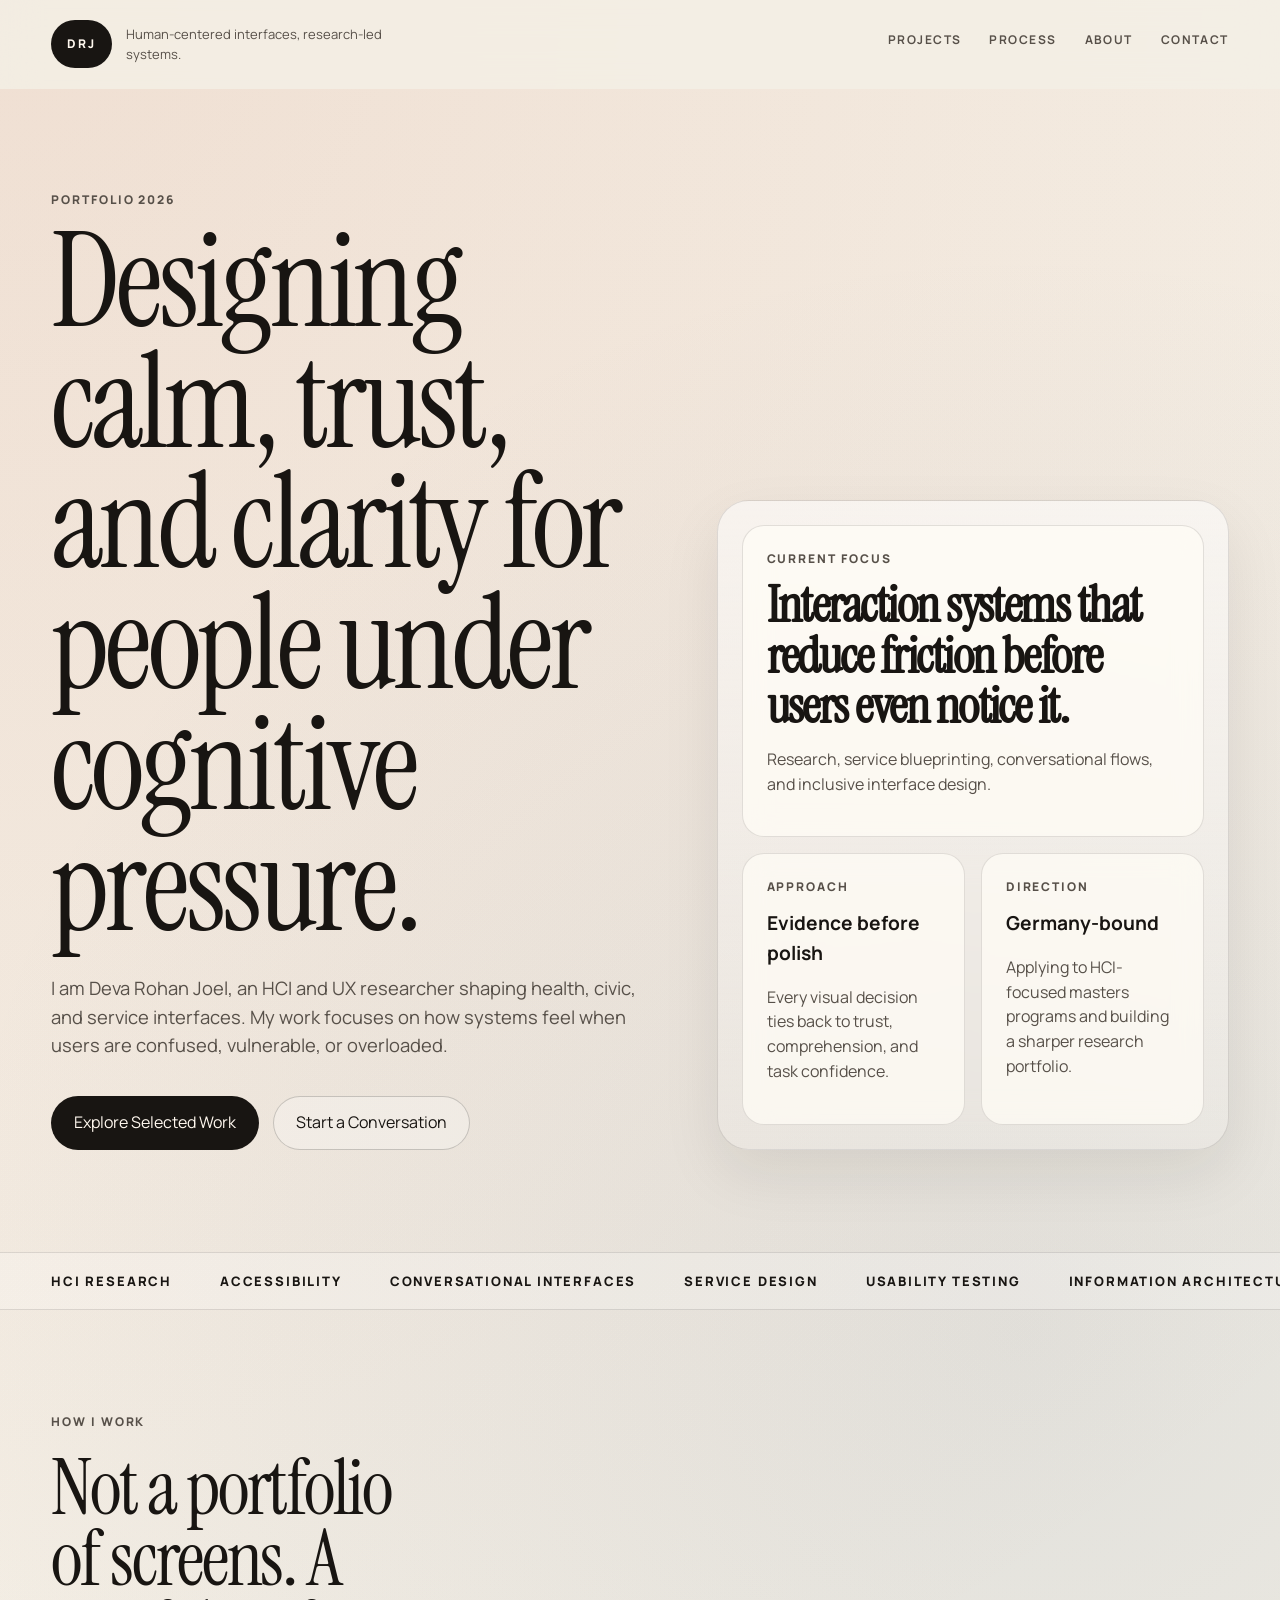
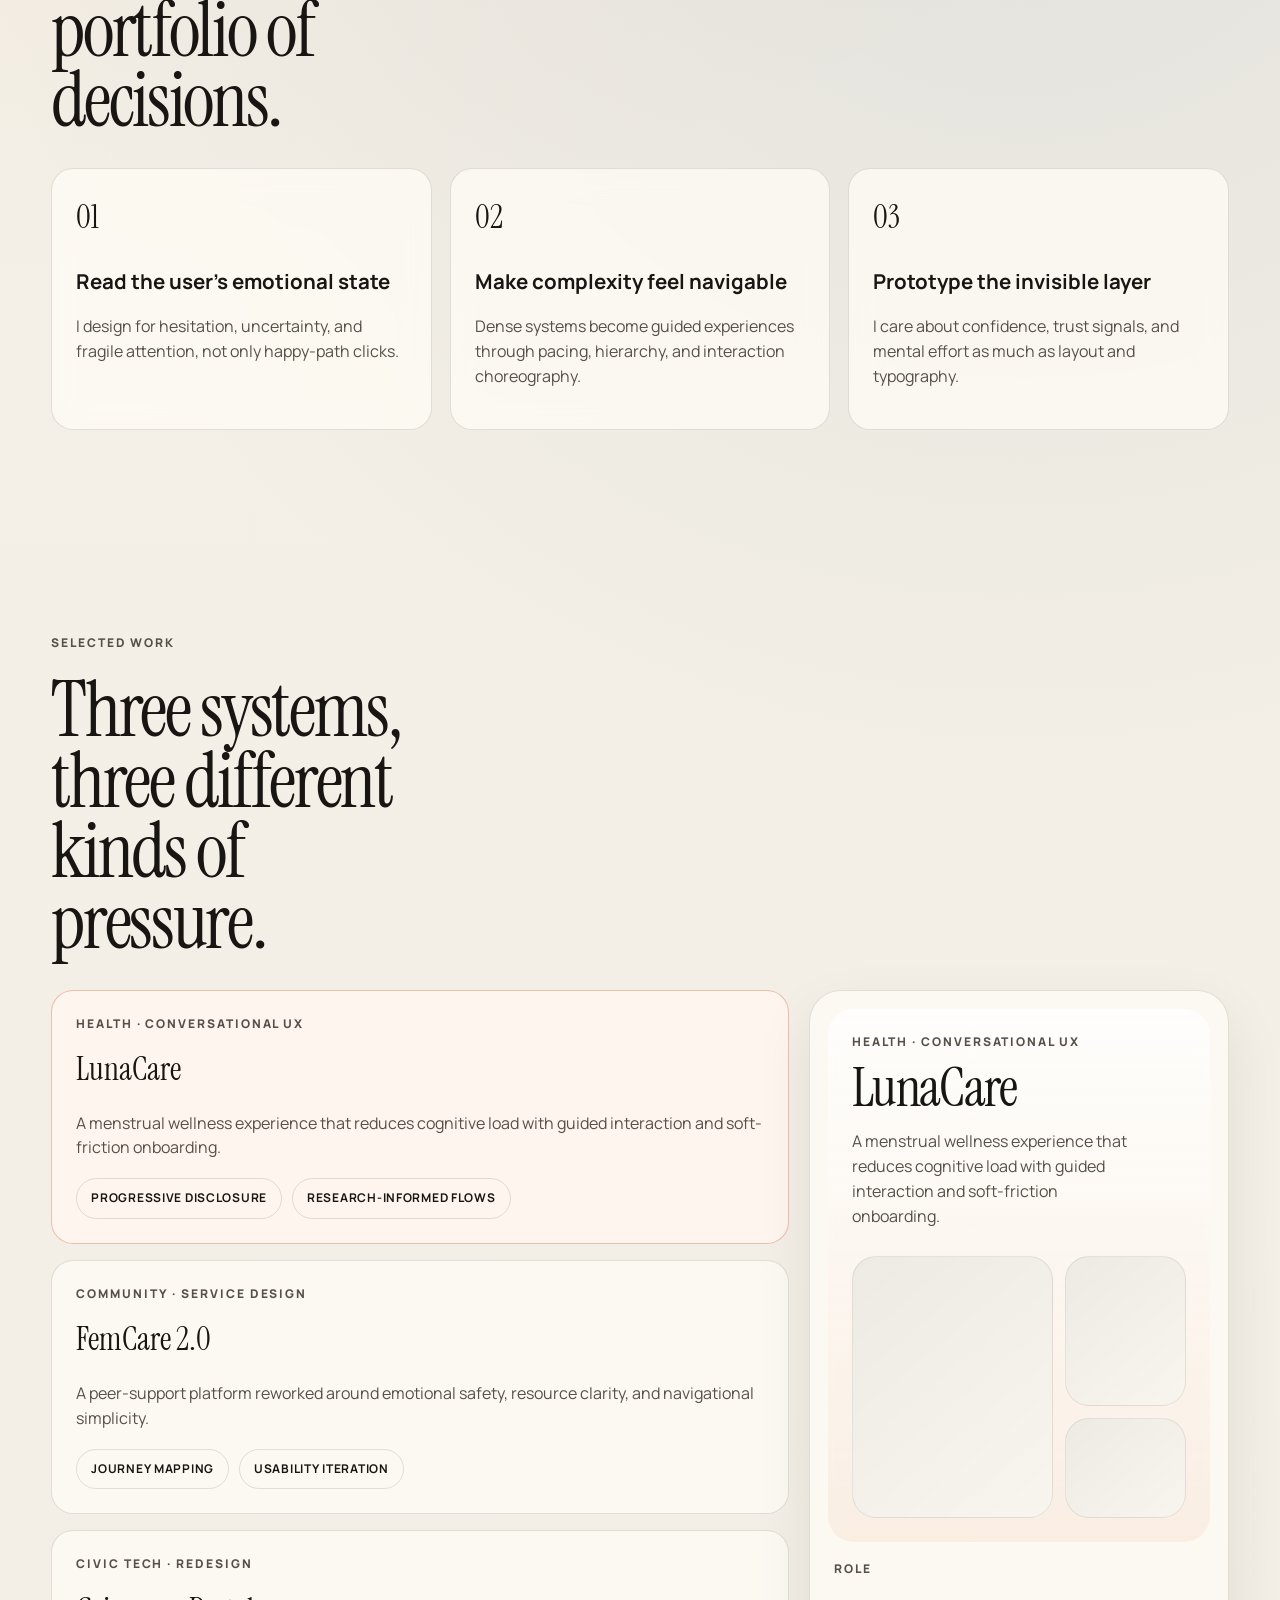
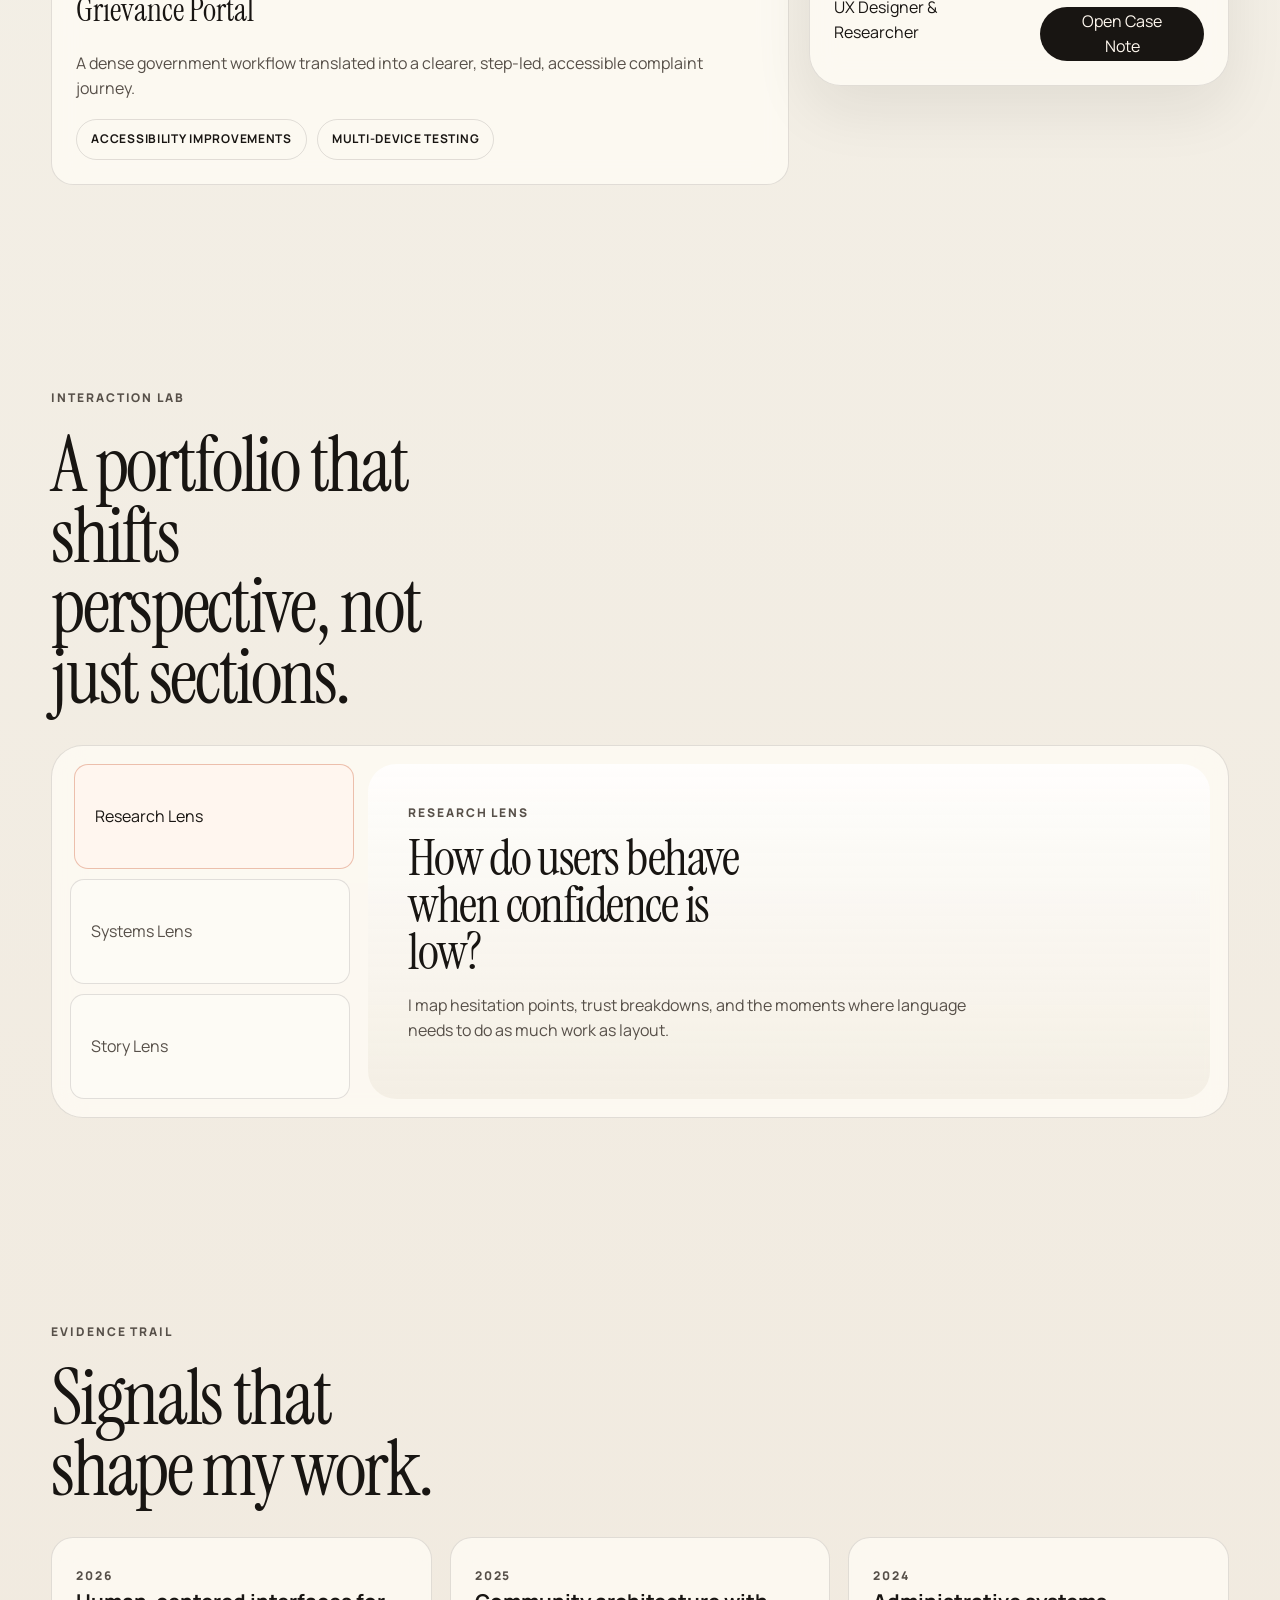
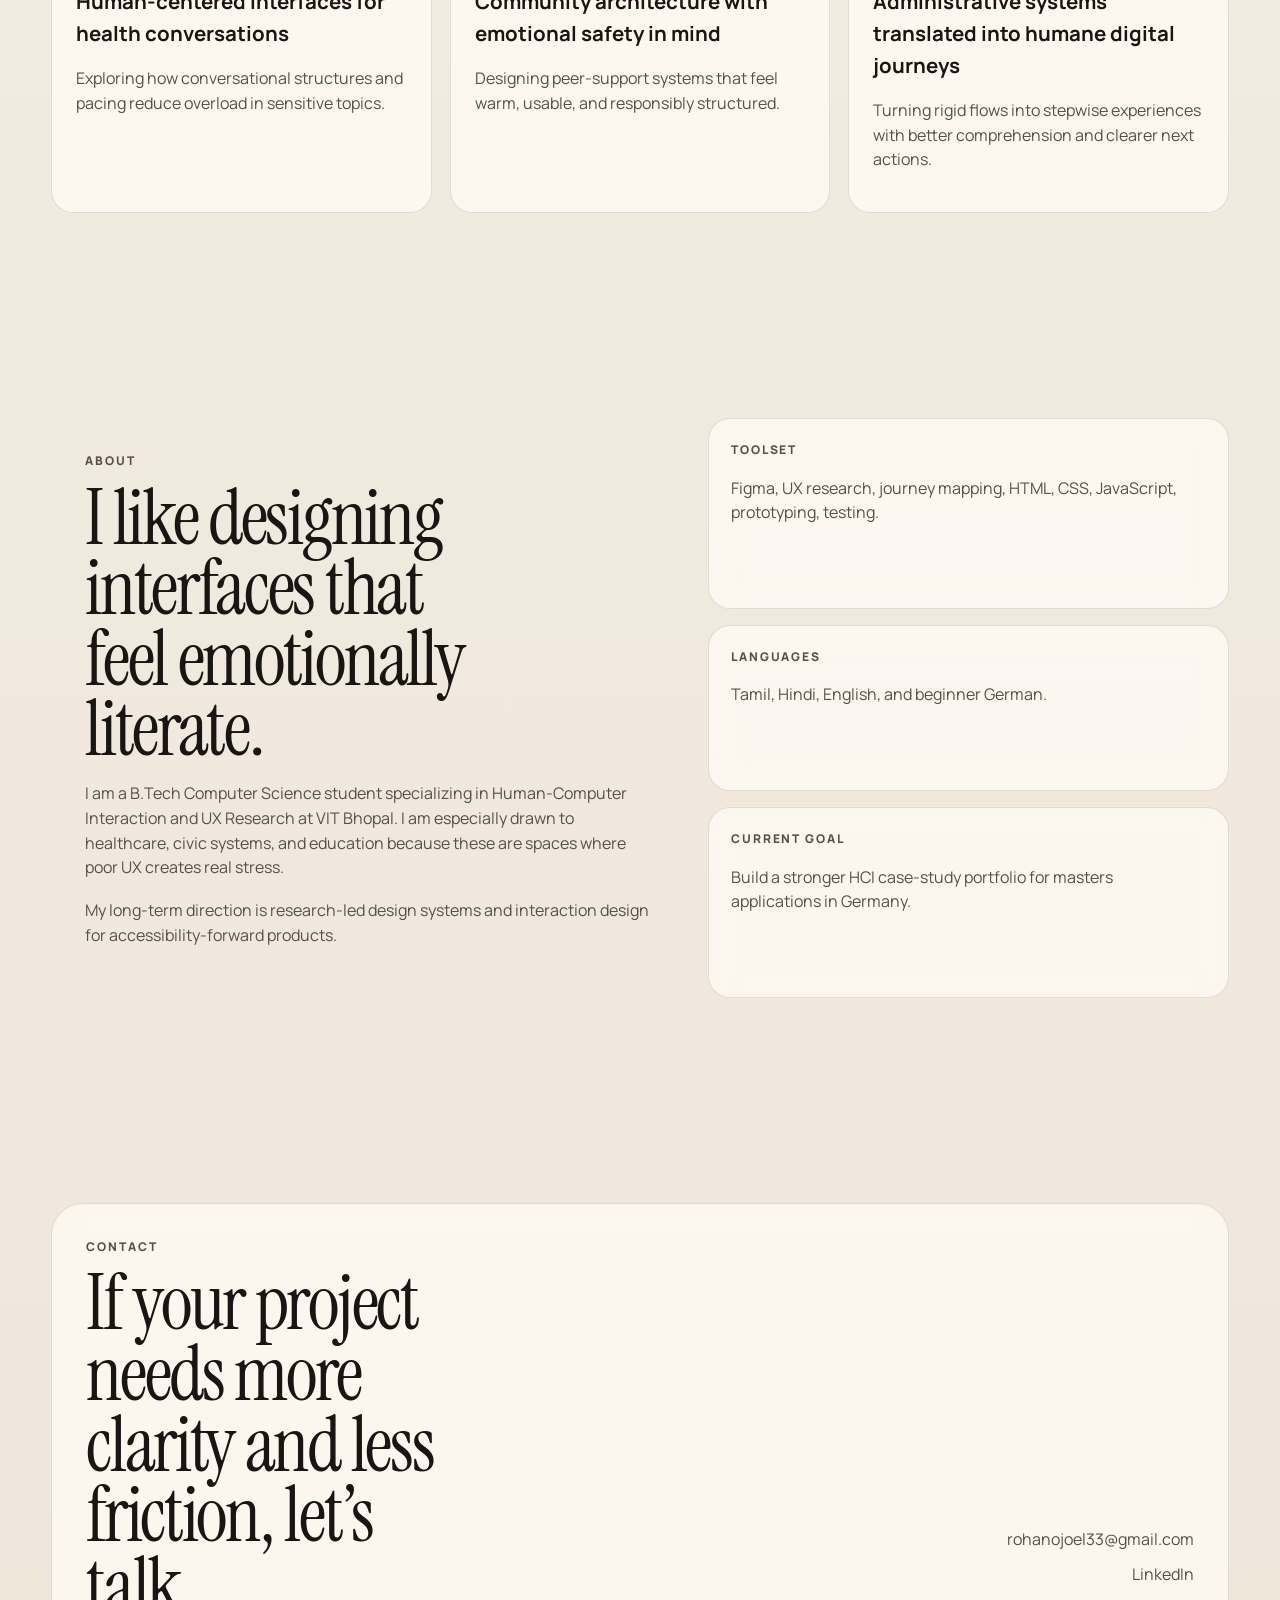
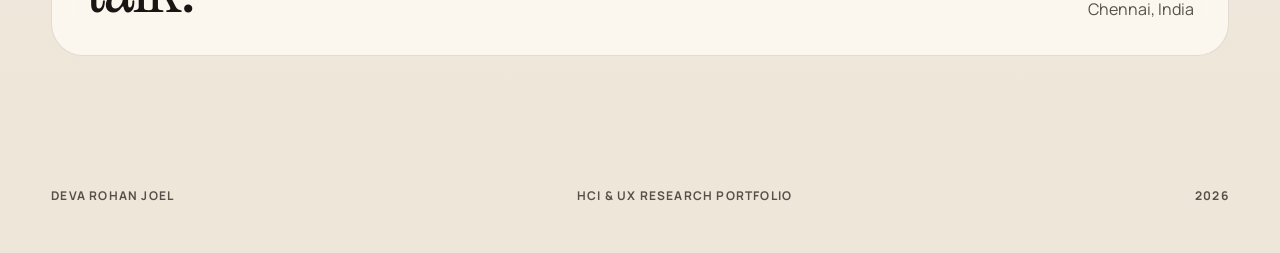
==== commit cfb06ad3: "Add files via upload" ====
--- a/index.html
+++ b/index.html
@@ -3,1866 +3,283 @@
 <head>
 <meta charset="UTF-8">
 <meta name="viewport" content="width=device-width, initial-scale=1.0">
-<title>Deva Rohan Joel — HCI & UX Research</title>
+<title>Deva Rohan Joel | HCI Portfolio</title>
 <link rel="preconnect" href="https://fonts.googleapis.com">
-<link href="https://fonts.googleapis.com/css2?family=DM+Serif+Display:ital@0;1&family=DM+Sans:wght@300;400;500&family=DM+Mono:wght@300&display=swap" rel="stylesheet">
-<style>
-:root {
-  --ink: #1a1a18;
-  --ink-mid: #4a4a46;
-  --ink-light: #8a8a84;
-  --paper: #f5f4f0;
-  --paper-warm: #ece9e2;
-  --accent: #2d5a3d;
-  --accent-light: #e8f0eb;
-  --rule: rgba(26,26,24,0.12);
-  --tag-bg: rgba(26,26,24,0.06);
-  --serif: 'DM Serif Display', Georgia, serif;
-  --sans: 'DM Sans', system-ui, sans-serif;
-  --mono: 'DM Mono', monospace;
-  --max: 1200px;
-  --gutter: clamp(24px, 5vw, 80px);
-  --transition: 0.38s cubic-bezier(0.16, 1, 0.3, 1);
-}
-
-*, *::before, *::after { box-sizing: border-box; margin: 0; padding: 0; }
-
-html { scroll-behavior: smooth; font-size: 16px; }
-
-body {
-  font-family: var(--sans);
-  background: var(--paper);
-  color: var(--ink);
-  line-height: 1.7;
-  -webkit-font-smoothing: antialiased;
-  overflow-x: hidden;
-}
-
-/* ── NAV ── */
-nav {
-  position: fixed;
-  top: 0; left: 0; right: 0;
-  z-index: 100;
-  display: flex;
-  align-items: center;
-  justify-content: space-between;
-  padding: 20px var(--gutter);
-  background: rgba(245,244,240,0.92);
-  backdrop-filter: blur(12px);
-  border-bottom: 1px solid var(--rule);
-  transition: padding var(--transition);
-}
-
-nav.scrolled { padding-top: 14px; padding-bottom: 14px; }
-
-.nav-logo {
-  font-family: var(--serif);
-  font-size: 17px;
-  letter-spacing: -0.02em;
-  color: var(--ink);
-  cursor: pointer;
-}
-
-.nav-links {
-  display: flex;
-  gap: 32px;
-  list-style: none;
-}
-
-.nav-links a {
-  font-size: 13px;
-  font-weight: 400;
-  letter-spacing: 0.08em;
-  text-transform: uppercase;
-  color: var(--ink-mid);
-  text-decoration: none;
-  position: relative;
-  transition: color 0.2s;
-}
-
-.nav-links a::after {
-  content: '';
-  position: absolute;
-  bottom: -2px; left: 0;
-  width: 0; height: 1px;
-  background: var(--accent);
-  transition: width 0.25s ease;
-}
-
-.nav-links a:hover { color: var(--ink); }
-.nav-links a:hover::after { width: 100%; }
-.nav-links a.active { color: var(--ink); }
-.nav-links a.active::after { width: 100%; }
-
-.nav-menu { display: none; flex-direction: column; gap: 5px; cursor: pointer; padding: 4px; }
-.nav-menu span { display: block; width: 22px; height: 1.5px; background: var(--ink); transition: var(--transition); }
-
-/* ── PAGES ── */
-.page { display: none; padding-top: 80px; min-height: 100vh; }
-.page.active { display: block; }
-
-/* ── SECTIONS ── */
-section { padding: clamp(60px, 8vw, 120px) var(--gutter); max-width: var(--max); margin: 0 auto; }
-
-/* ── SCROLL REVEAL ── */
-.reveal {
-  opacity: 0;
-  transform: translateY(28px);
-  transition: opacity 0.7s ease, transform 0.7s ease;
-}
-.reveal.visible {
-  opacity: 1;
-  transform: none;
-}
-.reveal-delay-1 { transition-delay: 0.1s; }
-.reveal-delay-2 { transition-delay: 0.2s; }
-.reveal-delay-3 { transition-delay: 0.3s; }
-.reveal-delay-4 { transition-delay: 0.4s; }
-
-/* ── HOME ── */
-.home-hero {
-  padding-top: clamp(80px, 12vw, 160px);
-  padding-bottom: 0;
-}
-
-.eyebrow {
-  display: inline-flex;
-  align-items: center;
-  gap: 8px;
-  font-size: 12px;
-  letter-spacing: 0.12em;
-  text-transform: uppercase;
-  color: var(--accent);
-  font-weight: 500;
-  margin-bottom: 28px;
-}
-
-.eyebrow::before {
-  content: '';
-  width: 20px; height: 1px;
-  background: var(--accent);
-}
-
-.hero-name {
-  font-family: var(--serif);
-  font-size: clamp(48px, 8vw, 96px);
-  line-height: 1.0;
-  letter-spacing: -0.03em;
-  color: var(--ink);
-  margin-bottom: 8px;
-}
-
-.hero-role {
-  font-family: var(--serif);
-  font-size: clamp(32px, 5vw, 64px);
-  line-height: 1.1;
-  letter-spacing: -0.02em;
-  color: var(--ink-mid);
-  font-style: italic;
-  margin-bottom: 36px;
-}
-
-.hero-intro {
-  max-width: 540px;
-  font-size: 17px;
-  line-height: 1.8;
-  color: var(--ink-mid);
-  margin-bottom: 48px;
-}
-
-.hero-ctas {
-  display: flex;
-  gap: 16px;
-  flex-wrap: wrap;
-}
-
-.btn-primary {
-  display: inline-flex;
-  align-items: center;
-  gap: 8px;
-  padding: 14px 28px;
-  background: var(--ink);
-  color: var(--paper);
-  font-size: 13px;
-  font-weight: 500;
-  letter-spacing: 0.06em;
-  text-transform: uppercase;
-  text-decoration: none;
-  border: none;
-  cursor: pointer;
-  transition: background 0.2s, transform 0.2s;
-}
-
-.btn-primary:hover { background: var(--accent); transform: translateY(-1px); }
-
-.btn-secondary {
-  display: inline-flex;
-  align-items: center;
-  gap: 8px;
-  padding: 13px 28px;
-  background: transparent;
-  color: var(--ink);
-  font-size: 13px;
-  font-weight: 500;
-  letter-spacing: 0.06em;
-  text-transform: uppercase;
-  text-decoration: none;
-  border: 1px solid var(--rule);
-  cursor: pointer;
-  transition: border-color 0.2s, color 0.2s, transform 0.2s;
-}
-
-.btn-secondary:hover { border-color: var(--ink); transform: translateY(-1px); }
-
-.hero-divider {
-  border: none;
-  border-top: 1px solid var(--rule);
-  margin: 0 var(--gutter);
-  max-width: calc(var(--max) - 2 * var(--gutter));
-  margin-left: auto;
-  margin-right: auto;
-}
-
-/* ── STATS ROW ── */
-.stats-row {
-  display: grid;
-  grid-template-columns: repeat(auto-fit, minmax(160px, 1fr));
-  gap: 0;
-  border-top: 1px solid var(--rule);
-  border-bottom: 1px solid var(--rule);
-  padding: 0;
-  max-width: var(--max);
-  margin: 0 auto;
-}
-
-.stat-item {
-  padding: 32px var(--gutter);
-  border-right: 1px solid var(--rule);
-}
-
-.stat-item:last-child { border-right: none; }
-
-.stat-num {
-  font-family: var(--serif);
-  font-size: 36px;
-  line-height: 1;
-  color: var(--ink);
-  margin-bottom: 6px;
-}
-
-.stat-label {
-  font-size: 12px;
-  letter-spacing: 0.08em;
-  text-transform: uppercase;
-  color: var(--ink-light);
-}
-
-/* ── SECTION HEADERS ── */
-.section-header {
-  display: flex;
-  align-items: baseline;
-  justify-content: space-between;
-  margin-bottom: 52px;
-  border-bottom: 1px solid var(--rule);
-  padding-bottom: 20px;
-}
-
-.section-title {
-  font-family: var(--serif);
-  font-size: clamp(28px, 4vw, 42px);
-  letter-spacing: -0.02em;
-  color: var(--ink);
-}
-
-.section-count {
-  font-family: var(--mono);
-  font-size: 12px;
-  color: var(--ink-light);
-}
-
-/* ── PROJECT CARDS ── */
-.projects-grid {
-  display: grid;
-  grid-template-columns: repeat(auto-fill, minmax(340px, 1fr));
-  gap: 1px;
-  background: var(--rule);
-  border: 1px solid var(--rule);
-}
-
-.project-card {
-  background: var(--paper);
-  padding: 36px;
-  cursor: pointer;
-  position: relative;
-  overflow: hidden;
-  transition: background var(--transition);
-  display: flex;
-  flex-direction: column;
-  gap: 16px;
-}
-
-.project-card::after {
-  content: '→';
-  position: absolute;
-  right: 36px; bottom: 36px;
-  font-size: 20px;
-  color: var(--ink-light);
-  opacity: 0;
-  transform: translate(-6px, 6px);
-  transition: opacity 0.25s, transform 0.25s;
-}
-
-.project-card:hover { background: var(--accent-light); }
-.project-card:hover::after { opacity: 1; transform: none; }
-
-.project-card.featured {
-  grid-column: 1 / -1;
-  flex-direction: row;
-  align-items: flex-start;
-  gap: 48px;
-  padding: 52px;
-  background: var(--ink);
-  color: var(--paper);
-}
-
-.project-card.featured:hover { background: var(--accent); }
-
-.featured-content { flex: 1; }
-.featured-visual {
-  flex: 0 0 280px;
-  aspect-ratio: 4/3;
-  background: rgba(255,255,255,0.08);
-  border-radius: 4px;
-  display: flex;
-  align-items: center;
-  justify-content: center;
-  position: relative;
-  overflow: hidden;
-}
-
-.featured-visual-inner {
-  width: 100%;
-  height: 100%;
-  display: grid;
-  grid-template-columns: 1fr 1fr;
-  grid-template-rows: 1fr 1fr;
-  gap: 8px;
-  padding: 16px;
-}
-
-.featured-visual-inner div {
-  background: rgba(255,255,255,0.12);
-  border-radius: 3px;
-  transition: background 0.3s;
-}
-
-.featured-visual-inner div:first-child {
-  grid-column: 1 / -1;
-  background: rgba(255,255,255,0.18);
-}
-
-.project-card.featured:hover .featured-visual-inner div { background: rgba(255,255,255,0.2); }
-
-.card-tags {
-  display: flex;
-  flex-wrap: wrap;
-  gap: 6px;
-}
-
-.tag {
-  font-size: 11px;
-  letter-spacing: 0.06em;
-  text-transform: uppercase;
-  padding: 4px 10px;
-  background: var(--tag-bg);
-  color: var(--ink-mid);
-  font-weight: 500;
-}
-
-.project-card.featured .tag {
-  background: rgba(255,255,255,0.12);
-  color: rgba(245,244,240,0.7);
-}
-
-.card-num {
-  font-family: var(--mono);
-  font-size: 11px;
-  color: var(--ink-light);
-}
-
-.project-card.featured .card-num { color: rgba(245,244,240,0.4); }
-
-.card-title {
-  font-family: var(--serif);
-  font-size: clamp(20px, 2.5vw, 26px);
-  line-height: 1.2;
-  letter-spacing: -0.02em;
-}
-
-.project-card.featured .card-title { font-size: clamp(24px, 3.5vw, 36px); }
-
-.card-desc {
-  font-size: 14px;
-  color: var(--ink-mid);
-  line-height: 1.7;
-}
-
-.project-card.featured .card-desc { color: rgba(245,244,240,0.65); font-size: 15px; }
-
-/* ── FILTERS ── */
-.filter-row {
-  display: flex;
-  gap: 8px;
-  flex-wrap: wrap;
-  margin-bottom: 32px;
-}
-
-.filter-btn {
-  font-size: 12px;
-  letter-spacing: 0.08em;
-  text-transform: uppercase;
-  padding: 8px 16px;
-  background: transparent;
-  border: 1px solid var(--rule);
-  color: var(--ink-mid);
-  cursor: pointer;
-  transition: all 0.18s;
-  font-family: var(--sans);
-}
-
-.filter-btn:hover, .filter-btn.active {
-  background: var(--ink);
-  border-color: var(--ink);
-  color: var(--paper);
-}
-
-/* ── CASE STUDY ── */
-.case-back {
-  display: inline-flex;
-  align-items: center;
-  gap: 8px;
-  font-size: 12px;
-  letter-spacing: 0.08em;
-  text-transform: uppercase;
-  color: var(--ink-mid);
-  cursor: pointer;
-  margin-bottom: 48px;
-  padding: 16px 0;
-  border: none;
-  background: none;
-  font-family: var(--sans);
-  transition: color 0.2s;
-}
-.case-back:hover { color: var(--accent); }
-
-.case-hero {
-  padding: 80px var(--gutter) 0;
-  max-width: var(--max);
-  margin: 0 auto;
-}
-
-.case-hero-meta {
-  display: flex;
-  align-items: center;
-  gap: 16px;
-  margin-bottom: 24px;
-}
-
-.case-hero-title {
-  font-family: var(--serif);
-  font-size: clamp(36px, 6vw, 72px);
-  line-height: 1.0;
-  letter-spacing: -0.03em;
-  margin-bottom: 24px;
-}
-
-.case-subtitle {
-  font-size: 18px;
-  color: var(--ink-mid);
-  line-height: 1.7;
-  max-width: 620px;
-  margin-bottom: 48px;
-}
-
-.case-meta-grid {
-  display: grid;
-  grid-template-columns: repeat(auto-fill, minmax(160px, 1fr));
-  border: 1px solid var(--rule);
-  margin-bottom: 72px;
-}
-
-.meta-item {
-  padding: 24px 28px;
-  border-right: 1px solid var(--rule);
-}
-.meta-item:last-child { border-right: none; }
-
-.meta-label {
-  font-size: 11px;
-  letter-spacing: 0.1em;
-  text-transform: uppercase;
-  color: var(--ink-light);
-  margin-bottom: 6px;
-}
-
-.meta-value {
-  font-size: 14px;
-  font-weight: 500;
-  color: var(--ink);
-}
-
-/* ── CASE STUDY NAV ── */
-.case-nav-sticky {
-  position: sticky;
-  top: 79px;
-  z-index: 50;
-  background: rgba(245,244,240,0.95);
-  backdrop-filter: blur(8px);
-  border-bottom: 1px solid var(--rule);
-  overflow-x: auto;
-  scrollbar-width: none;
-}
-
-.case-nav-sticky::-webkit-scrollbar { display: none; }
-
-.case-nav-inner {
-  display: flex;
-  gap: 0;
-  max-width: var(--max);
-  margin: 0 auto;
-  padding: 0 var(--gutter);
-}
-
-.case-nav-link {
-  display: block;
-  padding: 14px 20px;
-  font-size: 12px;
-  letter-spacing: 0.08em;
-  text-transform: uppercase;
-  color: var(--ink-light);
-  text-decoration: none;
-  white-space: nowrap;
-  border-bottom: 2px solid transparent;
-  transition: all 0.2s;
-}
-
-.case-nav-link:hover { color: var(--ink); }
-.case-nav-link.active { color: var(--ink); border-bottom-color: var(--accent); }
-
-/* ── CASE SECTIONS ── */
-.case-section {
-  padding: clamp(60px, 8vw, 100px) var(--gutter);
-  max-width: var(--max);
-  margin: 0 auto;
-  border-bottom: 1px solid var(--rule);
-}
-
-.case-section-label {
-  font-family: var(--mono);
-  font-size: 11px;
-  letter-spacing: 0.12em;
-  text-transform: uppercase;
-  color: var(--ink-light);
-  margin-bottom: 20px;
-}
-
-.case-section-title {
-  font-family: var(--serif);
-  font-size: clamp(26px, 3.5vw, 38px);
-  letter-spacing: -0.02em;
-  margin-bottom: 28px;
-}
-
-.case-body {
-  font-size: 16px;
-  line-height: 1.85;
-  color: var(--ink-mid);
-  max-width: 680px;
-}
-
-.case-body p { margin-bottom: 20px; }
-
-.two-col {
-  display: grid;
-  grid-template-columns: 1fr 1fr;
-  gap: 48px;
-  align-items: start;
-}
-
-.insight-list {
-  list-style: none;
-  display: flex;
-  flex-direction: column;
-  gap: 16px;
-}
-
-.insight-item {
-  display: flex;
-  gap: 16px;
-  align-items: flex-start;
-  padding: 20px;
-  background: var(--paper-warm);
-}
-
-.insight-icon {
-  width: 32px;
-  height: 32px;
-  background: var(--ink);
-  color: var(--paper);
-  display: flex;
-  align-items: center;
-  justify-content: center;
-  font-size: 13px;
-  flex-shrink: 0;
-  font-family: var(--mono);
-}
-
-.insight-text { font-size: 14px; line-height: 1.7; color: var(--ink-mid); }
-
-/* MOCKUP SCREENS */
-.screen-grid {
-  display: grid;
-  grid-template-columns: repeat(auto-fill, minmax(200px, 1fr));
-  gap: 16px;
-  margin: 36px 0;
-}
-
-.screen-mock {
-  background: var(--paper-warm);
-  border: 1px solid var(--rule);
-  aspect-ratio: 9/16;
-  border-radius: 12px;
-  overflow: hidden;
-  position: relative;
-  cursor: pointer;
-  transition: transform 0.25s, box-shadow 0.25s;
-}
-
-.screen-mock:hover {
-  transform: scale(1.03);
-  box-shadow: 0 20px 40px rgba(0,0,0,0.1);
-}
-
-.screen-mock-bar {
-  height: 36px;
-  display: flex;
-  align-items: center;
-  padding: 0 14px;
-  gap: 6px;
-  background: rgba(26,26,24,0.04);
-  border-bottom: 1px solid var(--rule);
-}
-
-.screen-dot { width: 8px; height: 8px; border-radius: 50%; background: var(--rule); }
-
-.screen-body {
-  padding: 14px;
-  display: flex;
-  flex-direction: column;
-  gap: 8px;
-}
-
-.screen-line {
-  height: 8px;
-  background: rgba(26,26,24,0.08);
-  border-radius: 2px;
-}
-
-.screen-block {
-  height: 48px;
-  background: var(--accent-light);
-  border-radius: 4px;
-  margin-bottom: 4px;
-}
-
-.screen-label {
-  text-align: center;
-  font-size: 12px;
-  color: var(--ink-light);
-  padding-top: 8px;
-  letter-spacing: 0.04em;
-}
-
-/* IMPACT NUMBERS */
-.impact-grid {
-  display: grid;
-  grid-template-columns: repeat(auto-fill, minmax(180px, 1fr));
-  gap: 1px;
-  background: var(--rule);
-  border: 1px solid var(--rule);
-  margin: 36px 0;
-}
-
-.impact-item {
-  background: var(--paper);
-  padding: 32px 28px;
-}
-
-.impact-num {
-  font-family: var(--serif);
-  font-size: 42px;
-  color: var(--accent);
-  line-height: 1;
-  margin-bottom: 8px;
-}
-
-.impact-label {
-  font-size: 13px;
-  color: var(--ink-mid);
-  line-height: 1.5;
-}
-
-/* ── ABOUT ── */
-.about-grid {
-  display: grid;
-  grid-template-columns: 1fr 1fr;
-  gap: 80px;
-  align-items: start;
-}
-
-.about-photo-block {
-  aspect-ratio: 3/4;
-  background: var(--paper-warm);
-  border: 1px solid var(--rule);
-  position: relative;
-  overflow: hidden;
-  display: flex;
-  align-items: center;
-  justify-content: center;
-}
-
-.about-photo-placeholder {
-  font-family: var(--serif);
-  font-size: 80px;
-  color: var(--rule);
-  letter-spacing: -4px;
-}
-
-.about-photo-caption {
-  position: absolute;
-  bottom: 0; left: 0; right: 0;
-  padding: 20px;
-  background: linear-gradient(transparent, rgba(245,244,240,0.9));
-  font-size: 12px;
-  color: var(--ink-light);
-  letter-spacing: 0.06em;
-  text-transform: uppercase;
-}
-
-.about-body {
-  font-size: 16px;
-  line-height: 1.85;
-  color: var(--ink-mid);
-}
-
-.about-body p { margin-bottom: 24px; }
-
-.skills-grid {
-  display: grid;
-  grid-template-columns: 1fr 1fr;
-  gap: 0;
-  border: 1px solid var(--rule);
-  margin-top: 48px;
-}
-
-.skill-group {
-  padding: 24px 28px;
-  border-right: 1px solid var(--rule);
-  border-bottom: 1px solid var(--rule);
-}
-
-.skill-group:nth-child(even) { border-right: none; }
-.skill-group:nth-last-child(-n+2) { border-bottom: none; }
-
-.skill-group-label {
-  font-size: 11px;
-  letter-spacing: 0.1em;
-  text-transform: uppercase;
-  color: var(--accent);
-  margin-bottom: 12px;
-  font-weight: 500;
-}
-
-.skill-tags {
-  display: flex;
-  flex-wrap: wrap;
-  gap: 6px;
-}
-
-.skill-tag {
-  font-size: 12px;
-  padding: 4px 10px;
-  background: var(--paper-warm);
-  color: var(--ink-mid);
-  border: 1px solid var(--rule);
-}
-
-/* LANGUAGES */
-.lang-row {
-  display: flex;
-  align-items: center;
-  gap: 16px;
-  padding: 14px 0;
-  border-bottom: 1px solid var(--rule);
-}
-
-.lang-name { font-size: 14px; font-weight: 500; min-width: 80px; }
-.lang-level { font-size: 12px; color: var(--ink-light); min-width: 80px; }
-.lang-bar { flex: 1; height: 2px; background: var(--rule); position: relative; }
-.lang-fill { height: 100%; background: var(--accent); }
-
-/* ── RESUME ── */
-.resume-header {
-  display: flex;
-  align-items: flex-start;
-  justify-content: space-between;
-  gap: 24px;
-  flex-wrap: wrap;
-  margin-bottom: 64px;
-}
-
-.resume-name {
-  font-family: var(--serif);
-  font-size: clamp(32px, 5vw, 52px);
-  letter-spacing: -0.03em;
-  margin-bottom: 6px;
-}
-
-.resume-tagline { font-size: 16px; color: var(--ink-mid); margin-bottom: 16px; }
-
-.resume-contact {
-  display: flex;
-  gap: 20px;
-  flex-wrap: wrap;
-  font-size: 13px;
-  color: var(--ink-light);
-}
-
-.resume-section { margin-bottom: 52px; }
-
-.resume-section-title {
-  font-size: 11px;
-  letter-spacing: 0.12em;
-  text-transform: uppercase;
-  color: var(--ink-light);
-  margin-bottom: 20px;
-  padding-bottom: 12px;
-  border-bottom: 1px solid var(--rule);
-}
-
-.resume-entry {
-  display: grid;
-  grid-template-columns: 1fr auto;
-  gap: 16px;
-  padding: 20px 0;
-  border-bottom: 1px solid var(--rule);
-  align-items: start;
-}
-
-.entry-title { font-size: 15px; font-weight: 500; margin-bottom: 4px; }
-.entry-org { font-size: 13px; color: var(--accent); margin-bottom: 8px; }
-.entry-date { font-family: var(--mono); font-size: 12px; color: var(--ink-light); white-space: nowrap; }
-.entry-desc { font-size: 14px; color: var(--ink-mid); line-height: 1.7; }
-
-.entry-bullets {
-  list-style: none;
-  margin-top: 8px;
-  display: flex;
-  flex-direction: column;
-  gap: 4px;
-}
-
-.entry-bullets li {
-  font-size: 13px;
-  color: var(--ink-mid);
-  padding-left: 16px;
-  position: relative;
-}
-
-.entry-bullets li::before {
-  content: '—';
-  position: absolute;
-  left: 0;
-  color: var(--ink-light);
-}
-
-/* ── CONTACT ── */
-.contact-grid {
-  display: grid;
-  grid-template-columns: 1fr 1fr;
-  gap: 80px;
-  align-items: start;
-}
-
-.contact-headline {
-  font-family: var(--serif);
-  font-size: clamp(32px, 5vw, 56px);
-  letter-spacing: -0.03em;
-  line-height: 1.1;
-  margin-bottom: 24px;
-}
-
-.contact-body {
-  font-size: 16px;
-  color: var(--ink-mid);
-  line-height: 1.8;
-  margin-bottom: 36px;
-}
-
-.contact-links {
-  display: flex;
-  flex-direction: column;
-  gap: 0;
-  border: 1px solid var(--rule);
-}
-
-.contact-link-item {
-  display: flex;
-  align-items: center;
-  justify-content: space-between;
-  padding: 20px 24px;
-  border-bottom: 1px solid var(--rule);
-  text-decoration: none;
-  color: var(--ink);
-  transition: background 0.2s;
-}
-
-.contact-link-item:last-child { border-bottom: none; }
-.contact-link-item:hover { background: var(--paper-warm); }
-
-.contact-link-label { font-size: 13px; letter-spacing: 0.06em; text-transform: uppercase; color: var(--ink-light); }
-.contact-link-value { font-size: 14px; }
-.contact-link-arrow { color: var(--ink-light); }
-
-.contact-form {
-  display: flex;
-  flex-direction: column;
-  gap: 20px;
-}
-
-.form-group { display: flex; flex-direction: column; gap: 8px; }
-
-.form-label {
-  font-size: 11px;
-  letter-spacing: 0.1em;
-  text-transform: uppercase;
-  color: var(--ink-light);
-}
-
-.form-input, .form-textarea {
-  width: 100%;
-  padding: 14px 16px;
-  background: var(--paper-warm);
-  border: 1px solid var(--rule);
-  color: var(--ink);
-  font-family: var(--sans);
-  font-size: 15px;
-  transition: border-color 0.2s;
-  outline: none;
-  resize: none;
-}
-
-.form-input:focus, .form-textarea:focus { border-color: var(--ink); }
-.form-textarea { min-height: 120px; }
-
-/* ── FOOTER ── */
-footer {
-  padding: 40px var(--gutter);
-  border-top: 1px solid var(--rule);
-  display: flex;
-  align-items: center;
-  justify-content: space-between;
-  font-size: 12px;
-  color: var(--ink-light);
-  letter-spacing: 0.04em;
-}
-
-/* ── MOBILE MENU ── */
-@media (max-width: 768px) {
-  .nav-links { display: none; }
-  .nav-menu { display: flex; }
-  
-  .nav-links.open {
-    display: flex;
-    flex-direction: column;
-    position: fixed;
-    top: 62px; left: 0; right: 0;
-    background: var(--paper);
-    padding: 24px var(--gutter);
-    gap: 20px;
-    border-bottom: 1px solid var(--rule);
-    z-index: 99;
-  }
-  
-  .about-grid, .contact-grid { grid-template-columns: 1fr; gap: 40px; }
-  .two-col { grid-template-columns: 1fr; gap: 32px; }
-  .project-card.featured { flex-direction: column; }
-  .featured-visual { flex: 0 0 auto; width: 100%; }
-  .resume-header { flex-direction: column; }
-  .resume-entry { grid-template-columns: 1fr; }
-  .skills-grid { grid-template-columns: 1fr; }
-  .skill-group { border-right: none !important; }
-  .stat-item { border-right: none; border-bottom: 1px solid var(--rule); }
-  .case-meta-grid { grid-template-columns: 1fr 1fr; }
-  .meta-item { border-right: none !important; border-bottom: 1px solid var(--rule); }
-}
-
-/* PROTOTYPE EMBED */
-.proto-embed {
-  background: var(--paper-warm);
-  border: 1px solid var(--rule);
-  border-radius: 4px;
-  padding: 48px;
-  text-align: center;
-  margin: 36px 0;
-}
-
-.proto-label {
-  font-size: 12px;
-  letter-spacing: 0.1em;
-  text-transform: uppercase;
-  color: var(--ink-light);
-  margin-bottom: 16px;
-}
-
-.proto-link {
-  display: inline-flex;
-  align-items: center;
-  gap: 10px;
-  padding: 16px 32px;
-  background: var(--ink);
-  color: var(--paper);
-  text-decoration: none;
-  font-size: 13px;
-  font-weight: 500;
-  letter-spacing: 0.06em;
-  text-transform: uppercase;
-  transition: background 0.2s;
-}
-
-.proto-link:hover { background: var(--accent); }
-</style>
+<link rel="preconnect" href="https://fonts.gstatic.com" crossorigin>
+<link href="https://fonts.googleapis.com/css2?family=Instrument+Serif:ital@0;1&family=Manrope:wght@400;500;600;700;800&display=swap" rel="stylesheet">
+<link rel="stylesheet" href="style.css">
 </head>
 <body>
-
-<!-- NAV -->
-<nav id="nav">
-  <div class="nav-logo" onclick="showPage('home')">DRJ</div>
-  <ul class="nav-links" id="navLinks">
-    <li><a href="#" onclick="showPage('home')" data-page="home">Home</a></li>
-    <li><a href="#" onclick="showPage('projects')" data-page="projects">Projects</a></li>
-    <li><a href="#" onclick="showPage('about')" data-page="about">About</a></li>
-    <li><a href="#" onclick="showPage('resume')" data-page="resume">Resume</a></li>
-    <li><a href="#" onclick="showPage('contact')" data-page="contact">Contact</a></li>
-  </ul>
-  <div class="nav-menu" onclick="toggleMenu()" id="menuBtn">
-    <span></span><span></span><span></span>
+  <div class="site-shell">
+    <header class="topbar" id="topbar">
+      <a href="#home" class="brand">
+        <span class="brand-mark">DRJ</span>
+        <span class="brand-copy">Human-centered interfaces, research-led systems.</span>
+      </a>
+      <nav class="desktop-nav" aria-label="Primary navigation">
+        <a href="#projects">Projects</a>
+        <a href="#process">Process</a>
+        <a href="#about">About</a>
+        <a href="#contact">Contact</a>
+      </nav>
+      <button class="nav-toggle" id="navToggle" type="button" aria-expanded="false" aria-controls="mobileNav">
+        Menu
+      </button>
+    </header>
+
+    <div class="mobile-nav" id="mobileNav">
+      <a href="#projects">Projects</a>
+      <a href="#process">Process</a>
+      <a href="#about">About</a>
+      <a href="#contact">Contact</a>
+    </div>
+
+    <main>
+      <section class="hero section" id="home">
+        <div class="hero-copy reveal">
+          <p class="eyebrow">Portfolio 2026</p>
+          <h1>Designing calm, trust, and clarity for people under cognitive pressure.</h1>
+          <p class="hero-text">
+            I am Deva Rohan Joel, an HCI and UX researcher shaping health, civic, and service interfaces.
+            My work focuses on how systems feel when users are confused, vulnerable, or overloaded.
+          </p>
+          <div class="hero-actions">
+            <a href="#projects" class="button button-primary magnetic">Explore Selected Work</a>
+            <a href="#contact" class="button button-secondary magnetic">Start a Conversation</a>
+          </div>
+        </div>
+
+        <div class="hero-stage reveal reveal-delay-1">
+          <div class="signal-card signal-main">
+            <p class="signal-label">Current Focus</p>
+            <h2>Interaction systems that reduce friction before users even notice it.</h2>
+            <p>Research, service blueprinting, conversational flows, and inclusive interface design.</p>
+          </div>
+          <div class="signal-grid">
+            <article class="signal-card">
+              <p class="signal-label">Approach</p>
+              <h3>Evidence before polish</h3>
+              <p>Every visual decision ties back to trust, comprehension, and task confidence.</p>
+            </article>
+            <article class="signal-card">
+              <p class="signal-label">Direction</p>
+              <h3>Germany-bound</h3>
+              <p>Applying to HCI-focused masters programs and building a sharper research portfolio.</p>
+            </article>
+          </div>
+        </div>
+      </section>
+
+      <section class="ticker-shell">
+        <div class="ticker">
+          <span>HCI Research</span>
+          <span>Accessibility</span>
+          <span>Conversational Interfaces</span>
+          <span>Service Design</span>
+          <span>Usability Testing</span>
+          <span>Information Architecture</span>
+          <span>Inclusive Design</span>
+        </div>
+      </section>
+
+      <section class="section manifesto" id="process">
+        <div class="section-heading reveal">
+          <p class="eyebrow">How I Work</p>
+          <h2>Not a portfolio of screens. A portfolio of decisions.</h2>
+        </div>
+        <div class="manifesto-grid">
+          <article class="manifesto-card reveal">
+            <span>01</span>
+            <h3>Read the user’s emotional state</h3>
+            <p>I design for hesitation, uncertainty, and fragile attention, not only happy-path clicks.</p>
+          </article>
+          <article class="manifesto-card reveal reveal-delay-1">
+            <span>02</span>
+            <h3>Make complexity feel navigable</h3>
+            <p>Dense systems become guided experiences through pacing, hierarchy, and interaction choreography.</p>
+          </article>
+          <article class="manifesto-card reveal reveal-delay-2">
+            <span>03</span>
+            <h3>Prototype the invisible layer</h3>
+            <p>I care about confidence, trust signals, and mental effort as much as layout and typography.</p>
+          </article>
+        </div>
+      </section>
+
+      <section class="section projects" id="projects">
+        <div class="section-heading reveal">
+          <p class="eyebrow">Selected Work</p>
+          <h2>Three systems, three different kinds of pressure.</h2>
+        </div>
+        <div class="projects-layout">
+          <div class="project-list">
+            <article class="project-tile reveal active" data-project="lunacare" tabindex="0">
+              <p class="project-meta">Health · Conversational UX</p>
+              <h3>LunaCare</h3>
+              <p>A menstrual wellness experience that reduces cognitive load with guided interaction and soft-friction onboarding.</p>
+              <div class="project-stats">
+                <span>Progressive disclosure</span>
+                <span>Research-informed flows</span>
+              </div>
+            </article>
+            <article class="project-tile reveal reveal-delay-1" data-project="femcare" tabindex="0">
+              <p class="project-meta">Community · Service Design</p>
+              <h3>FemCare 2.0</h3>
+              <p>A peer-support platform reworked around emotional safety, resource clarity, and navigational simplicity.</p>
+              <div class="project-stats">
+                <span>Journey mapping</span>
+                <span>Usability iteration</span>
+              </div>
+            </article>
+            <article class="project-tile reveal reveal-delay-2" data-project="grievance" tabindex="0">
+              <p class="project-meta">Civic Tech · Redesign</p>
+              <h3>Grievance Portal</h3>
+              <p>A dense government workflow translated into a clearer, step-led, accessible complaint journey.</p>
+              <div class="project-stats">
+                <span>Accessibility improvements</span>
+                <span>Multi-device testing</span>
+              </div>
+            </article>
+          </div>
+
+          <aside class="project-preview reveal" id="projectPreview">
+            <div class="preview-frame">
+              <p class="preview-kicker" id="previewKicker">Health · Conversational UX</p>
+              <h3 id="previewTitle">LunaCare</h3>
+              <p class="preview-body" id="previewBody">A menstrual wellness experience that reduces cognitive load with guided interaction and soft-friction onboarding.</p>
+              <div class="preview-panels" id="previewPanels">
+                <div></div>
+                <div></div>
+                <div></div>
+              </div>
+            </div>
+            <div class="preview-footer">
+              <div>
+                <p class="preview-label">Role</p>
+                <p id="previewRole">UX Designer & Researcher</p>
+              </div>
+              <button class="button button-primary magnetic" id="openProject" type="button">Open Case Note</button>
+            </div>
+          </aside>
+        </div>
+      </section>
+
+      <section class="section lab">
+        <div class="section-heading reveal">
+          <p class="eyebrow">Interaction Lab</p>
+          <h2>A portfolio that shifts perspective, not just sections.</h2>
+        </div>
+        <div class="lab-shell reveal">
+          <div class="lab-tabs" role="tablist" aria-label="Portfolio lenses">
+            <button class="lab-tab active" data-lens="research" type="button">Research Lens</button>
+            <button class="lab-tab" data-lens="systems" type="button">Systems Lens</button>
+            <button class="lab-tab" data-lens="story" type="button">Story Lens</button>
+          </div>
+          <div class="lab-content" id="lensContent">
+            <p class="lab-label">Research Lens</p>
+            <h3>How do users behave when confidence is low?</h3>
+            <p>I map hesitation points, trust breakdowns, and the moments where language needs to do as much work as layout.</p>
+          </div>
+        </div>
+      </section>
+
+      <section class="section evidence">
+        <div class="section-heading reveal">
+          <p class="eyebrow">Evidence Trail</p>
+          <h2>Signals that shape my work.</h2>
+        </div>
+        <div class="evidence-grid">
+          <article class="evidence-card reveal">
+            <span class="evidence-year">2026</span>
+            <h3>Human-centered interfaces for health conversations</h3>
+            <p>Exploring how conversational structures and pacing reduce overload in sensitive topics.</p>
+          </article>
+          <article class="evidence-card reveal reveal-delay-1">
+            <span class="evidence-year">2025</span>
+            <h3>Community architecture with emotional safety in mind</h3>
+            <p>Designing peer-support systems that feel warm, usable, and responsibly structured.</p>
+          </article>
+          <article class="evidence-card reveal reveal-delay-2">
+            <span class="evidence-year">2024</span>
+            <h3>Administrative systems translated into humane digital journeys</h3>
+            <p>Turning rigid flows into stepwise experiences with better comprehension and clearer next actions.</p>
+          </article>
+        </div>
+      </section>
+
+      <section class="section about" id="about">
+        <div class="about-layout">
+          <div class="about-panel reveal">
+            <p class="eyebrow">About</p>
+            <h2>I like designing interfaces that feel emotionally literate.</h2>
+            <p>
+              I am a B.Tech Computer Science student specializing in Human-Computer Interaction and UX Research at VIT Bhopal.
+              I am especially drawn to healthcare, civic systems, and education because these are spaces where poor UX creates real stress.
+            </p>
+            <p>
+              My long-term direction is research-led design systems and interaction design for accessibility-forward products.
+            </p>
+          </div>
+          <div class="about-stack reveal reveal-delay-1">
+            <div class="about-card">
+              <p class="about-card-label">Toolset</p>
+              <p>Figma, UX research, journey mapping, HTML, CSS, JavaScript, prototyping, testing.</p>
+            </div>
+            <div class="about-card">
+              <p class="about-card-label">Languages</p>
+              <p>Tamil, Hindi, English, and beginner German.</p>
+            </div>
+            <div class="about-card">
+              <p class="about-card-label">Current Goal</p>
+              <p>Build a stronger HCI case-study portfolio for masters applications in Germany.</p>
+            </div>
+          </div>
+        </div>
+      </section>
+
+      <section class="section contact" id="contact">
+        <div class="contact-panel reveal">
+          <div>
+            <p class="eyebrow">Contact</p>
+            <h2>If your project needs more clarity and less friction, let’s talk.</h2>
+          </div>
+          <div class="contact-links">
+            <a href="mailto:rohanojoel33@gmail.com">rohanojoel33@gmail.com</a>
+            <a href="https://linkedin.com/in/rohan-joel-8a8219340" target="_blank" rel="noreferrer">LinkedIn</a>
+            <span>Chennai, India</span>
+          </div>
+        </div>
+      </section>
+    </main>
+
+    <footer class="site-footer">
+      <span>Deva Rohan Joel</span>
+      <span>HCI & UX Research Portfolio</span>
+      <span>2026</span>
+    </footer>
   </div>
-</nav>
-
-<!-- ══════════════ HOME PAGE ══════════════ -->
-<div id="page-home" class="page active">
-
-  <section class="home-hero reveal">
-    <div class="eyebrow">HCI & UX Research Candidate</div>
-    <h1 class="hero-name">Deva Rohan Joel</h1>
-    <p class="hero-role">Designing for humans.</p>
-    <p class="hero-intro">B.Tech Computer Science student specialising in Human-Computer Interaction. I build inclusive, empathy-driven digital experiences grounded in research and tested with real users.</p>
-    <div class="hero-ctas">
-      <button class="btn-primary" onclick="showPage('projects')">View Projects →</button>
-      <button class="btn-secondary" onclick="showPage('resume')">Download Resume</button>
-    </div>
-  </section>
-
-  <div class="stats-row">
-    <div class="stat-item reveal reveal-delay-1">
-      <div class="stat-num">3+</div>
-      <div class="stat-label">UX Case Studies</div>
-    </div>
-    <div class="stat-item reveal reveal-delay-2">
-      <div class="stat-num">4+</div>
-      <div class="stat-label">Years of Study</div>
-    </div>
-    <div class="stat-item reveal reveal-delay-3">
-      <div class="stat-num">HCI</div>
-      <div class="stat-label">Masters Target</div>
-    </div>
-    <div class="stat-item reveal reveal-delay-4">
-      <div class="stat-num">DE</div>
-      <div class="stat-label">Germany Focus</div>
+
+  <div class="case-modal" id="caseModal" aria-hidden="true">
+    <div class="case-backdrop" data-close-modal="true"></div>
+    <div class="case-panel" role="dialog" aria-modal="true" aria-labelledby="caseTitle">
+      <button class="case-close" id="closeCase" type="button" aria-label="Close case note">Close</button>
+      <p class="case-kicker" id="caseKicker"></p>
+      <h2 id="caseTitle"></h2>
+      <p class="case-summary" id="caseSummary"></p>
+      <div class="case-columns">
+        <div>
+          <p class="case-label">Role</p>
+          <p id="caseRole"></p>
+        </div>
+        <div>
+          <p class="case-label">Outcome</p>
+          <p id="caseOutcome"></p>
+        </div>
+      </div>
+      <div class="case-notes" id="caseNotes"></div>
     </div>
   </div>
 
-  <section>
-    <div class="section-header reveal">
-      <h2 class="section-title">Selected Work</h2>
-      <span class="section-count">03 Projects</span>
-    </div>
-
-    <div class="projects-grid">
-      <!-- Featured -->
-      <div class="project-card featured reveal" onclick="showCase('lunacare')">
-        <div class="featured-content">
-          <div class="card-tags">
-            <span class="tag">UX Research</span>
-            <span class="tag">Conversational UI</span>
-            <span class="tag">Accessibility</span>
-          </div>
-          <div class="card-num">01 — Featured</div>
-          <h3 class="card-title">LunaCare Health Community</h3>
-          <p class="card-desc">A conversational interface helping women navigate menstrual wellness through HCI-informed interaction patterns. Reduced cognitive load through progressive disclosure.</p>
-        </div>
-        <div class="featured-visual">
-          <div class="featured-visual-inner">
-            <div></div>
-            <div></div>
-            <div></div>
-          </div>
-        </div>
-      </div>
-
-      <!-- Card 2 -->
-      <div class="project-card reveal reveal-delay-1" onclick="showCase('femcare')">
-        <div class="card-tags"><span class="tag">UX</span><span class="tag">Community</span></div>
-        <div class="card-num">02</div>
-        <h3 class="card-title">FemCare Community 2.0</h3>
-        <p class="card-desc">Women's health platform for peer support, resources, and empathy-driven digital interactions — deployed for users aged 11–40.</p>
-      </div>
-
-      <!-- Card 3 -->
-      <div class="project-card reveal reveal-delay-2" onclick="showCase('grievance')">
-        <div class="card-tags"><span class="tag">Redesign</span><span class="tag">Civic Tech</span></div>
-        <div class="card-num">03</div>
-        <h3 class="card-title">Grievance Portal</h3>
-        <p class="card-desc">A civic complaint management portal designed to streamline grievance resolution for government stakeholders through end-to-end interaction design.</p>
-      </div>
-    </div>
-  </section>
-
-  <section style="background: var(--paper-warm); padding: 80px var(--gutter); max-width: 100%; border-top: 1px solid var(--rule); border-bottom: 1px solid var(--rule);">
-    <div style="max-width: var(--max); margin: 0 auto; display: flex; align-items: center; justify-content: space-between; flex-wrap: wrap; gap: 32px;">
-      <div class="reveal">
-        <p class="eyebrow">Applying to</p>
-        <h2 style="font-family: var(--serif); font-size: clamp(24px, 4vw, 40px); letter-spacing: -0.02em;">Masters in HCI — German Universities</h2>
-        <p style="font-size: 15px; color: var(--ink-mid); margin-top: 12px;">LMU München · TU Berlin · RWTH Aachen · HPI Potsdam</p>
-      </div>
-      <div class="reveal reveal-delay-2">
-        <button class="btn-primary" onclick="showPage('contact')">Get in Touch →</button>
-      </div>
-    </div>
-  </section>
-
-  <footer>
-    <span>© 2025 Deva Rohan Joel</span>
-    <span>HCI & UX Research Portfolio</span>
-  </footer>
-</div>
-
-<!-- ══════════════ PROJECTS PAGE ══════════════ -->
-<div id="page-projects" class="page">
-  <section>
-    <div class="section-header reveal">
-      <h2 class="section-title">All Projects</h2>
-      <span class="section-count">03 Total</span>
-    </div>
-
-    <div class="filter-row reveal">
-      <button class="filter-btn active" onclick="filterProjects('all', this)">All</button>
-      <button class="filter-btn" onclick="filterProjects('ux', this)">UX</button>
-      <button class="filter-btn" onclick="filterProjects('research', this)">Research</button>
-      <button class="filter-btn" onclick="filterProjects('accessibility', this)">Accessibility</button>
-      <button class="filter-btn" onclick="filterProjects('redesign', this)">Redesign</button>
-    </div>
-
-    <div class="projects-grid" id="projects-all">
-      <div class="project-card featured reveal" data-tags="ux,research,accessibility" onclick="showCase('lunacare')">
-        <div class="featured-content">
-          <div class="card-tags">
-            <span class="tag">UX Research</span>
-            <span class="tag">Conversational UI</span>
-            <span class="tag">Accessibility</span>
-          </div>
-          <div class="card-num">01 — 2026</div>
-          <h3 class="card-title">LunaCare Health Community</h3>
-          <p class="card-desc">Conversational interface for menstrual wellness. Applied progressive disclosure and HCI theory to reduce cognitive load in sensitive health interactions.</p>
-        </div>
-        <div class="featured-visual">
-          <div class="featured-visual-inner">
-            <div></div><div></div><div></div>
-          </div>
-        </div>
-      </div>
-
-      <div class="project-card reveal reveal-delay-1" data-tags="ux,research,accessibility" onclick="showCase('femcare')">
-        <div class="card-tags"><span class="tag">UX</span><span class="tag">Research</span><span class="tag">Accessibility</span></div>
-        <div class="card-num">02 — 2025</div>
-        <h3 class="card-title">FemCare Community 2.0</h3>
-        <p class="card-desc">End-to-end UX process: user journey mapping, information architecture, and empathy-driven interaction design. Deployed SPA with structured usability testing.</p>
-      </div>
-
-      <div class="project-card reveal reveal-delay-2" data-tags="ux,redesign" onclick="showCase('grievance')">
-        <div class="card-tags"><span class="tag">UX</span><span class="tag">Redesign</span><span class="tag">Civic</span></div>
-        <div class="card-num">03 — 2024</div>
-        <h3 class="card-title">Grievance Portal</h3>
-        <p class="card-desc">Civic complaint management portal. End-to-end wireframes to high-fidelity prototype. Multi-device usability testing with structured feedback iteration.</p>
-      </div>
-    </div>
-  </section>
-  <footer>
-    <span>© 2025 Deva Rohan Joel</span>
-    <span>HCI & UX Research Portfolio</span>
-  </footer>
-</div>
-
-<!-- ══════════════ CASE STUDY: LUNACARE ══════════════ -->
-<div id="page-case-lunacare" class="page">
-  <div class="case-hero">
-    <button class="case-back" onclick="showPage('projects')">← Back to Projects</button>
-    <div class="case-hero-meta">
-      <span class="tag">UX Research</span>
-      <span class="tag">Conversational UI</span>
-      <span class="tag">Accessibility</span>
-    </div>
-    <h1 class="case-hero-title">LunaCare Health Community</h1>
-    <p class="case-subtitle">A conversational interface helping women navigate menstrual wellness through HCI-informed interaction patterns — reducing cognitive load through progressive disclosure.</p>
-    <div class="case-meta-grid">
-      <div class="meta-item"><div class="meta-label">Duration</div><div class="meta-value">Feb – Mar 2026</div></div>
-      <div class="meta-item"><div class="meta-label">Role</div><div class="meta-value">UX Designer & Researcher</div></div>
-      <div class="meta-item"><div class="meta-label">Platform</div><div class="meta-value">Web SPA</div></div>
-      <div class="meta-item"><div class="meta-label">Methods</div><div class="meta-value">UX Research, Usability Testing</div></div>
-    </div>
-  </div>
-
-  <div class="case-nav-sticky" id="case-nav">
-    <div class="case-nav-inner">
-      <a href="#cs-overview" class="case-nav-link active" onclick="setCaseNav(this)">Overview</a>
-      <a href="#cs-problem" class="case-nav-link" onclick="setCaseNav(this)">Problem</a>
-      <a href="#cs-research" class="case-nav-link" onclick="setCaseNav(this)">Research</a>
-      <a href="#cs-wireframes" class="case-nav-link" onclick="setCaseNav(this)">Wireframes</a>
-      <a href="#cs-design" class="case-nav-link" onclick="setCaseNav(this)">Design</a>
-      <a href="#cs-impact" class="case-nav-link" onclick="setCaseNav(this)">Impact</a>
-      <a href="#cs-reflection" class="case-nav-link" onclick="setCaseNav(this)">Reflection</a>
-    </div>
-  </div>
-
-  <div id="cs-overview" class="case-section reveal">
-    <div class="case-section-label">01 — Overview</div>
-    <h2 class="case-section-title">Breaking the silence around menstrual health</h2>
-    <div class="two-col">
-      <div class="case-body">
-        <p>LunaCare began as an observation: most women's health applications approach menstrual wellness through clinical language and sterile data interfaces — creating barriers to the very conversations they're meant to enable.</p>
-        <p>I designed a conversational interface that uses progressive disclosure, empathetic microcopy, and HCI-informed interaction patterns to reduce cognitive load while surfacing the right information at the right moment.</p>
-      </div>
-      <div>
-        <div class="impact-grid" style="grid-template-columns:1fr 1fr; margin:0;">
-          <div class="impact-item"><div class="impact-num">↓40%</div><div class="impact-label">Cognitive load in user testing</div></div>
-          <div class="impact-item"><div class="impact-num">11–40</div><div class="impact-label">Target age range</div></div>
-          <div class="impact-item"><div class="impact-num">AI</div><div class="impact-label">Chatbot with 500+ intents</div></div>
-          <div class="impact-item"><div class="impact-num">SPA</div><div class="impact-label">Deployed on Vercel</div></div>
-        </div>
-      </div>
-    </div>
-  </div>
-
-  <div id="cs-problem" class="case-section reveal">
-    <div class="case-section-label">02 — Problem</div>
-    <h2 class="case-section-title">Health information shouldn't feel clinical</h2>
-    <div class="case-body">
-      <p>Women seeking menstrual health information navigate a fragmented ecosystem: medical websites use clinical jargon, social media spreads misinformation, and dedicated apps focus on tracking without education.</p>
-      <p>The core HCI challenge: how do you present sensitive, nuanced health information in a way that feels approachable — without sacrificing accuracy or depth?</p>
-    </div>
-    <ul class="insight-list" style="margin-top: 28px;">
-      <li class="insight-item">
-        <div class="insight-icon">01</div>
-        <div class="insight-text">Users aged 11–15 consistently rated existing apps as "confusing" or "scary" in preliminary interviews</div>
-      </li>
-      <li class="insight-item">
-        <div class="insight-icon">02</div>
-        <div class="insight-text">Information architecture in competitor apps was designed around medical workflows, not user mental models</div>
-      </li>
-      <li class="insight-item">
-        <div class="insight-icon">03</div>
-        <div class="insight-text">Zero applications in the market combined conversational AI with peer-community support effectively</div>
-      </li>
-    </ul>
-  </div>
-
-  <div id="cs-research" class="case-section reveal">
-    <div class="case-section-label">03 — Research</div>
-    <h2 class="case-section-title">Research Insights</h2>
-    <div class="two-col">
-      <div class="case-body">
-        <p>I conducted contextual interviews with 8 participants across the target age range (11–40), supplemented by competitive analysis of 6 existing health platforms.</p>
-        <p>User journey mapping revealed three critical pain points: discovery friction, trust barriers, and information overload in initial onboarding.</p>
-      </div>
-      <ul class="insight-list">
-        <li class="insight-item">
-          <div class="insight-icon">↑</div>
-          <div class="insight-text">Conversational tone rated 3.2× more trustworthy than formal clinical language across all age groups</div>
-        </li>
-        <li class="insight-item">
-          <div class="insight-icon">→</div>
-          <div class="insight-text">Progressive disclosure reduced onboarding drop-off by presenting one decision at a time</div>
-        </li>
-        <li class="insight-item">
-          <div class="insight-icon">✓</div>
-          <div class="insight-text">Community features increased return visits by creating social accountability</div>
-        </li>
-      </ul>
-    </div>
-  </div>
-
-  <div id="cs-wireframes" class="case-section reveal">
-    <div class="case-section-label">04 — Wireframes</div>
-    <h2 class="case-section-title">Low-fidelity to high-fidelity</h2>
-    <div class="case-body">
-      <p>I iterated through three rounds of wireframes, testing each with 3–5 users. Key design decisions emerged around chatbot placement, quick-reply patterns, and content hierarchy.</p>
-    </div>
-    <div class="screen-grid" style="margin-top: 36px;">
-      <div>
-        <div class="screen-mock">
-          <div class="screen-mock-bar"><div class="screen-dot"></div><div class="screen-dot"></div><div class="screen-dot"></div></div>
-          <div class="screen-body">
-            <div class="screen-line" style="width:60%"></div>
-            <div class="screen-block"></div>
-            <div class="screen-line"></div>
-            <div class="screen-line" style="width:80%"></div>
-            <div class="screen-line" style="width:40%"></div>
-          </div>
-        </div>
-        <p class="screen-label">Home — v1</p>
-      </div>
-      <div>
-        <div class="screen-mock">
-          <div class="screen-mock-bar"><div class="screen-dot"></div><div class="screen-dot"></div><div class="screen-dot"></div></div>
-          <div class="screen-body">
-            <div class="screen-line" style="width:50%"></div>
-            <div class="screen-line" style="height:60px; background: rgba(45,90,61,0.1); border-radius:4px;"></div>
-            <div class="screen-line"></div>
-            <div class="screen-line" style="width:70%"></div>
-          </div>
-        </div>
-        <p class="screen-label">Chatbot — v2</p>
-      </div>
-      <div>
-        <div class="screen-mock">
-          <div class="screen-mock-bar"><div class="screen-dot"></div><div class="screen-dot"></div><div class="screen-dot"></div></div>
-          <div class="screen-body">
-            <div class="screen-block"></div>
-            <div class="screen-line"></div>
-            <div class="screen-line" style="width:90%"></div>
-            <div class="screen-line" style="width:60%"></div>
-          </div>
-        </div>
-        <p class="screen-label">Education — v3</p>
-      </div>
-      <div>
-        <div class="screen-mock">
-          <div class="screen-mock-bar"><div class="screen-dot"></div><div class="screen-dot"></div><div class="screen-dot"></div></div>
-          <div class="screen-body">
-            <div class="screen-line" style="width:40%"></div>
-            <div style="display:grid;grid-template-columns:1fr 1fr;gap:8px;margin:8px 0;">
-              <div class="screen-block" style="height:36px;"></div>
-              <div class="screen-block" style="height:36px;"></div>
-            </div>
-            <div class="screen-line"></div>
-          </div>
-        </div>
-        <p class="screen-label">Quick Replies — Final</p>
-      </div>
-    </div>
-  </div>
-
-  <div id="cs-design" class="case-section reveal">
-    <div class="case-section-label">05 — Design</div>
-    <h2 class="case-section-title">Final Design System</h2>
-    <div class="case-body">
-      <p>The final interface uses a soft, warm palette to reduce clinical associations. The chatbot employs progressive disclosure — starting with quick-reply options before opening full text input — to lower the barrier for younger users.</p>
-      <p>Key components: a floating chat widget, education hub with categorised articles, and a community section with peer stories. All designed for mobile-first with WCAG 2.1 AA compliance.</p>
-    </div>
-    <div class="proto-embed">
-      <div class="proto-label">Live Prototype</div>
-      <p style="font-size: 14px; color: var(--ink-mid); margin-bottom: 20px;">Deployed on Vercel — Full conversational UI with AI chatbot</p>
-      <a href="https://lunacare-community.vercel.app/" target="_blank" class="proto-link">Open Live Prototype ↗</a>
-    </div>
-  </div>
-
-  <div id="cs-impact" class="case-section reveal">
-    <div class="case-section-label">06 — Impact</div>
-    <h2 class="case-section-title">Measurable Outcomes</h2>
-    <div class="impact-grid">
-      <div class="impact-item"><div class="impact-num">↓40%</div><div class="impact-label">Cognitive load score in usability testing</div></div>
-      <div class="impact-item"><div class="impact-num">500+</div><div class="impact-label">Chatbot training intents for femcare data</div></div>
-      <div class="impact-item"><div class="impact-num">6</div><div class="impact-label">Key user flows tested across age groups</div></div>
-      <div class="impact-item"><div class="impact-num">3</div><div class="impact-label">Usability testing iterations completed</div></div>
-    </div>
-  </div>
-
-  <div id="cs-reflection" class="case-section reveal">
-    <div class="case-section-label">07 — Reflection</div>
-    <h2 class="case-section-title">What I would do differently</h2>
-    <div class="case-body">
-      <p>LunaCare taught me that designing for sensitive health topics requires an extra layer of empathy at every design decision — from the microcopy in error states to the information hierarchy on landing screens.</p>
-      <p>If I were to iterate further, I would invest more in co-design sessions with users from the younger end of the age range (11–14), as their mental models differ significantly from adult users. I would also explore richer data visualisation for cycle tracking that doesn't reduce health to numbers.</p>
-      <p>The project solidified my interest in HCI at the intersection of health and accessibility — themes I hope to explore further at masters level in Germany.</p>
-    </div>
-    <div style="margin-top: 48px;">
-      <button class="btn-secondary" onclick="showPage('projects')">← All Projects</button>
-    </div>
-  </div>
-
-  <footer>
-    <span>© 2025 Deva Rohan Joel</span>
-    <span>LunaCare — Case Study</span>
-  </footer>
-</div>
-
-<!-- ══════════════ CASE STUDY: FEMCARE ══════════════ -->
-<div id="page-case-femcare" class="page">
-  <div class="case-hero">
-    <button class="case-back" onclick="showPage('projects')">← Back to Projects</button>
-    <div class="case-hero-meta"><span class="tag">UX Research</span><span class="tag">Community Platform</span></div>
-    <h1 class="case-hero-title">FemCare Community 2.0</h1>
-    <p class="case-subtitle">A women's health community platform offering peer support, resources, and empathy-driven digital interactions — built and deployed for users aged 11–40.</p>
-    <div class="case-meta-grid">
-      <div class="meta-item"><div class="meta-label">Duration</div><div class="meta-value">Nov – Dec 2025</div></div>
-      <div class="meta-item"><div class="meta-label">Role</div><div class="meta-value">Lead UX Designer</div></div>
-      <div class="meta-item"><div class="meta-label">Deliverable</div><div class="meta-value">Deployed SPA</div></div>
-      <div class="meta-item"><div class="meta-label">Testing</div><div class="meta-value">Structured Usability Testing</div></div>
-    </div>
-  </div>
-
-  <div class="case-section reveal">
-    <div class="case-section-label">Overview</div>
-    <h2 class="case-section-title">Peer support for underserved conversations</h2>
-    <div class="case-body">
-      <p>FemCare Community 2.0 emerged from the insight that women's health discourse is often siloed — clinical sources lack warmth, peer networks lack accuracy. This project combined both.</p>
-      <p>I led the end-to-end UX process: user journey mapping, information architecture, and empathy-driven interaction design. I also built and deployed the community SPA, iterating on features through structured usability testing.</p>
-    </div>
-  </div>
-
-  <div class="case-section reveal">
-    <div class="case-section-label">Key UX Decisions</div>
-    <h2 class="case-section-title">Design rationale</h2>
-    <ul class="insight-list">
-      <li class="insight-item"><div class="insight-icon">IA</div><div class="insight-text">Flat information architecture — no more than 2 taps to any resource — to serve users with limited digital literacy</div></li>
-      <li class="insight-item"><div class="insight-icon">JM</div><div class="insight-text">User journey mapping identified three primary user archetypes with distinct information needs and access patterns</div></li>
-      <li class="insight-item"><div class="insight-icon">UT</div><div class="insight-text">Three rounds of usability testing with structured feedback protocols informed each design iteration</div></li>
-    </ul>
-  </div>
-
-  <div class="case-section reveal">
-    <div class="case-section-label">Reflection</div>
-    <h2 class="case-section-title">Learning through iteration</h2>
-    <div class="case-body">
-      <p>This project established my usability testing methodology. The discipline of structured feedback rounds — defining tasks, observing without intervening, measuring completion rates — is now central to my design process.</p>
-    </div>
-    <div style="margin-top: 48px;">
-      <button class="btn-secondary" onclick="showPage('projects')">← All Projects</button>
-    </div>
-  </div>
-  <footer><span>© 2025 Deva Rohan Joel</span><span>FemCare — Case Study</span></footer>
-</div>
-
-<!-- ══════════════ CASE STUDY: GRIEVANCE ══════════════ -->
-<div id="page-case-grievance" class="page">
-  <div class="case-hero">
-    <button class="case-back" onclick="showPage('projects')">← Back to Projects</button>
-    <div class="case-hero-meta"><span class="tag">Redesign</span><span class="tag">Civic Tech</span></div>
-    <h1 class="case-hero-title">Grievance Portal Redesign</h1>
-    <p class="case-subtitle">A civic complaint management portal designed to streamline grievance resolution for government stakeholders through end-to-end interaction design.</p>
-    <div class="case-meta-grid">
-      <div class="meta-item"><div class="meta-label">Duration</div><div class="meta-value">Jul 2024 – Aug 2025</div></div>
-      <div class="meta-item"><div class="meta-label">Role</div><div class="meta-value">UX Designer</div></div>
-      <div class="meta-item"><div class="meta-label">Focus</div><div class="meta-value">Accessibility, Multi-device</div></div>
-      <div class="meta-item"><div class="meta-label">Output</div><div class="meta-value">High-fidelity Prototype</div></div>
-    </div>
-  </div>
-
-  <div class="case-section reveal">
-    <div class="case-section-label">Overview</div>
-    <h2 class="case-section-title">Making civic processes human</h2>
-    <div class="case-body">
-      <p>Government grievance systems are often designed from the back-end out — optimised for administrative processing rather than citizen comprehension. This redesign reversed the lens.</p>
-      <p>I developed end-to-end interaction flows, wireframes, and high-fidelity prototypes for the complaint submission pipeline, then conducted multi-device usability testing to refine the interface.</p>
-    </div>
-  </div>
-
-  <div class="case-section reveal">
-    <div class="case-section-label">Key Contributions</div>
-    <h2 class="case-section-title">Design decisions</h2>
-    <ul class="insight-list">
-      <li class="insight-item"><div class="insight-icon">01</div><div class="insight-text">Redesigned the submission flow from a single dense form to a guided multi-step process with clear progress indication</div></li>
-      <li class="insight-item"><div class="insight-icon">02</div><div class="insight-text">Multi-device usability testing revealed 3 critical interaction failures in the original design that were fixed through iteration</div></li>
-      <li class="insight-item"><div class="insight-icon">03</div><div class="insight-text">Accessibility audit identified WCAG violations; all were resolved in the final prototype</div></li>
-    </ul>
-    <div style="margin-top: 48px;">
-      <button class="btn-secondary" onclick="showPage('projects')">← All Projects</button>
-    </div>
-  </div>
-  <footer><span>© 2025 Deva Rohan Joel</span><span>Grievance Portal — Case Study</span></footer>
-</div>
-
-<!-- ══════════════ ABOUT PAGE ══════════════ -->
-<div id="page-about" class="page">
-  <section>
-    <div class="about-grid">
-      <div class="about-photo-block reveal">
-        <div class="about-photo-placeholder">DRJ</div>
-        <div class="about-photo-caption">Deva Rohan Joel · Chennai, India</div>
-      </div>
-      <div>
-        <div class="eyebrow reveal">About</div>
-        <h1 class="hero-name reveal reveal-delay-1" style="font-size: clamp(32px,5vw,56px); margin-bottom: 28px;">Designing with empathy, grounded in research.</h1>
-        <div class="about-body reveal reveal-delay-2">
-          <p>I'm a B.Tech Computer Science student at VIT Bhopal specialising in Human-Computer Interaction and UX Research. My work sits at the intersection of accessible design, user psychology, and emerging interaction paradigms.</p>
-          <p>I'm drawn to problems where the stakes are human: health interfaces, civic systems, educational tools. I believe that good design should be invisible — reducing friction until the technology disappears and only the experience remains.</p>
-          <p>Currently applying to Masters programmes in Germany, where the HCI research tradition is among the strongest in the world. I'm particularly interested in interaction design for healthcare and accessibility-centred design systems.</p>
-        </div>
-      </div>
-    </div>
-  </section>
-
-  <section style="padding-top: 0;">
-    <div class="section-header reveal">
-      <h2 class="section-title">Skills</h2>
-    </div>
-    <div class="skills-grid reveal">
-      <div class="skill-group">
-        <div class="skill-group-label">Design & Prototyping</div>
-        <div class="skill-tags">
-          <span class="skill-tag">Figma</span><span class="skill-tag">Adobe XD</span><span class="skill-tag">Wireframing</span><span class="skill-tag">Interface Design</span>
-        </div>
-      </div>
-      <div class="skill-group">
-        <div class="skill-group-label">HCI & UX Methods</div>
-        <div class="skill-tags">
-          <span class="skill-tag">UX Research</span><span class="skill-tag">Usability Testing</span><span class="skill-tag">Journey Mapping</span><span class="skill-tag">IxD</span><span class="skill-tag">IA</span>
-        </div>
-      </div>
-      <div class="skill-group">
-        <div class="skill-group-label">Frontend & Development</div>
-        <div class="skill-tags">
-          <span class="skill-tag">HTML5</span><span class="skill-tag">CSS3</span><span class="skill-tag">JavaScript</span><span class="skill-tag">Python</span><span class="skill-tag">Flask</span><span class="skill-tag">Streamlit</span>
-        </div>
-      </div>
-      <div class="skill-group">
-        <div class="skill-group-label">Geospatial & Data</div>
-        <div class="skill-tags">
-          <span class="skill-tag">GIS</span><span class="skill-tag">Remote Sensing</span><span class="skill-tag">Data Visualisation</span><span class="skill-tag">Spatial Analysis</span>
-        </div>
-      </div>
-    </div>
-  </section>
-
-  <section style="padding-top: 0;">
-    <div class="section-header reveal">
-      <h2 class="section-title">Languages</h2>
-    </div>
-    <div class="reveal">
-      <div class="lang-row">
-        <div class="lang-name">Tamil</div>
-        <div class="lang-level">Native</div>
-        <div class="lang-bar"><div class="lang-fill" style="width:100%"></div></div>
-      </div>
-      <div class="lang-row">
-        <div class="lang-name">Hindi</div>
-        <div class="lang-level">Native</div>
-        <div class="lang-bar"><div class="lang-fill" style="width:100%"></div></div>
-      </div>
-      <div class="lang-row">
-        <div class="lang-name">English</div>
-        <div class="lang-level">Proficient</div>
-        <div class="lang-bar"><div class="lang-fill" style="width:85%"></div></div>
-      </div>
-      <div class="lang-row">
-        <div class="lang-name">German</div>
-        <div class="lang-level">Beginner</div>
-        <div class="lang-bar"><div class="lang-fill" style="width:15%"></div></div>
-      </div>
-    </div>
-  </section>
-
-  <footer><span>© 2025 Deva Rohan Joel</span><span>HCI & UX Research Portfolio</span></footer>
-</div>
-
-<!-- ══════════════ RESUME PAGE ══════════════ -->
-<div id="page-resume" class="page">
-  <section>
-    <div class="resume-header reveal">
-      <div>
-        <h1 class="resume-name">Deva Rohan Joel</h1>
-        <p class="resume-tagline">HCI & UX Research Candidate</p>
-        <div class="resume-contact">
-          <span>rohanojoel33@gmail.com</span>
-          <span>+91 98436 68923</span>
-          <span>Chennai, India</span>
-          <span>linkedin.com/in/rohan-joel-8a8219340</span>
-        </div>
-      </div>
-      <button class="btn-primary" onclick="window.print()">Download PDF ↓</button>
-    </div>
-
-    <div class="resume-section reveal">
-      <div class="resume-section-title">Summary</div>
-      <p style="font-size:15px;color:var(--ink-mid);line-height:1.8;">B.Tech Computer Science student specialising in Human-Computer Interaction (HCI) and UX Research. Experienced in user-centred design, usability testing, and accessibility-focused interaction design, with hands-on GIS project work. Passionate about building inclusive, empathy-driven digital experiences for diverse users.</p>
-    </div>
-
-    <div class="resume-section reveal">
-      <div class="resume-section-title">Experience</div>
-      <div class="resume-entry">
-        <div>
-          <div class="entry-title">Trainee</div>
-          <div class="entry-org">India Space Lab — New Delhi, India</div>
-          <ul class="entry-bullets">
-            <li>Executed two GIS-driven design projects: Site Suitability Analysis (Vector GIS) and Service Area Analysis of Police Stations</li>
-            <li>Applied spatial data visualisation and data-driven design thinking to real-world scenarios</li>
-            <li>Trained in remote sensing, satellite systems, and disaster management workflows</li>
-          </ul>
-        </div>
-        <div class="entry-date">Feb – Mar 2026</div>
-      </div>
-    </div>
-
-    <div class="resume-section reveal">
-      <div class="resume-section-title">Education</div>
-      <div class="resume-entry">
-        <div>
-          <div class="entry-title">B.Tech — Computer Science & Engineering</div>
-          <div class="entry-org">VIT Bhopal University</div>
-          <div class="entry-desc">Specialisation in Human-Computer Interaction and UX Research</div>
-        </div>
-        <div class="entry-date">Sep 2022 – Sep 2026</div>
-      </div>
-      <div class="resume-entry">
-        <div>
-          <div class="entry-title">Class XII — CBSE</div>
-          <div class="entry-org">Navy Children's School, Port Blair</div>
-        </div>
-        <div class="entry-date">Apr 2021 – Jul 2022</div>
-      </div>
-    </div>
-
-    <div class="resume-section reveal">
-      <div class="resume-section-title">Projects</div>
-      <div class="resume-entry">
-        <div>
-          <div class="entry-title">LunaCare — Health Community</div>
-          <div class="entry-org">Conversational Interface · Deployed</div>
-          <ul class="entry-bullets">
-            <li>Prototyped a conversational UI for menstrual health guidance, reducing cognitive load through progressive disclosure</li>
-            <li>Applied HCI theory to address health interaction challenges and accessibility concerns</li>
-          </ul>
-        </div>
-        <div class="entry-date">Feb – Mar 2026</div>
-      </div>
-      <div class="resume-entry">
-        <div>
-          <div class="entry-title">FemCare Community 2.0</div>
-          <div class="entry-org">Women's Health SPA · Deployed</div>
-          <ul class="entry-bullets">
-            <li>Led end-to-end UX process: user journey mapping, information architecture, and empathy-driven interaction design</li>
-            <li>Built and deployed a community SPA for users aged 11–40, iterating on features through structured usability testing</li>
-          </ul>
-        </div>
-        <div class="entry-date">Nov – Dec 2025</div>
-      </div>
-      <div class="resume-entry">
-        <div>
-          <div class="entry-title">Grievance Portal</div>
-          <div class="entry-org">Civic Complaint Management</div>
-          <ul class="entry-bullets">
-            <li>Developed end-to-end interaction flows, wireframes, and high-fidelity prototypes for the complaint submission pipeline</li>
-            <li>Conducted multi-device usability testing and incorporated structured user feedback to refine the interface</li>
-          </ul>
-        </div>
-        <div class="entry-date">Jul 2024 – Aug 2025</div>
-      </div>
-    </div>
-
-    <div class="resume-section reveal">
-      <div class="resume-section-title">Certifications</div>
-      <div class="resume-entry">
-        <div><div class="entry-title">Foundations of UX Design</div><div class="entry-org">Google / Coursera</div></div>
-        <div class="entry-date">Dec 2024</div>
-      </div>
-      <div class="resume-entry">
-        <div><div class="entry-title">Generative AI</div><div class="entry-org">IBM</div></div>
-        <div class="entry-date">Apr 2025</div>
-      </div>
-      <div class="resume-entry">
-        <div><div class="entry-title">IBM Cybersecurity Analyst</div><div class="entry-org">IBM</div></div>
-        <div class="entry-date">Apr 2025</div>
-      </div>
-      <div class="resume-entry">
-        <div><div class="entry-title">Marketing Analytics</div><div class="entry-org">IIT (NPTEL)</div></div>
-        <div class="entry-date">Jan – Apr 2025</div>
-      </div>
-    </div>
-  </section>
-  <footer><span>© 2025 Deva Rohan Joel</span><span>Curriculum Vitae</span></footer>
-</div>
-
-<!-- ══════════════ CONTACT PAGE ══════════════ -->
-<div id="page-contact" class="page">
-  <section>
-    <div class="contact-grid">
-      <div>
-        <div class="eyebrow reveal">Contact</div>
-        <h1 class="contact-headline reveal reveal-delay-1">Let's talk HCI.</h1>
-        <p class="contact-body reveal reveal-delay-2">I'm currently applying to Masters programmes in HCI at German universities and open to conversations about research, design, or collaboration. Drop me a message — I respond within 24 hours.</p>
-
-        <div class="contact-links reveal reveal-delay-3">
-          <a href="mailto:rohanojoel33@gmail.com" class="contact-link-item">
-            <span class="contact-link-label">Email</span>
-            <span class="contact-link-value">rohanojoel33@gmail.com</span>
-            <span class="contact-link-arrow">↗</span>
-          </a>
-          <a href="https://linkedin.com/in/rohan-joel-8a8219340" target="_blank" class="contact-link-item">
-            <span class="contact-link-label">LinkedIn</span>
-            <span class="contact-link-value">rohan-joel-8a8219340</span>
-            <span class="contact-link-arrow">↗</span>
-          </a>
-          <div class="contact-link-item">
-            <span class="contact-link-label">Phone</span>
-            <span class="contact-link-value">+91 98436 68923</span>
-          </div>
-          <div class="contact-link-item">
-            <span class="contact-link-label">Location</span>
-            <span class="contact-link-value">Chennai, India</span>
-          </div>
-        </div>
-      </div>
-
-      <div class="reveal reveal-delay-2">
-        <div class="contact-form">
-          <div class="form-group">
-            <label class="form-label">Name</label>
-            <input type="text" class="form-input" placeholder="Your name">
-          </div>
-          <div class="form-group">
-            <label class="form-label">Email</label>
-            <input type="email" class="form-input" placeholder="your@email.com">
-          </div>
-          <div class="form-group">
-            <label class="form-label">Institution / Context</label>
-            <input type="text" class="form-input" placeholder="e.g. TU Berlin, Admissions">
-          </div>
-          <div class="form-group">
-            <label class="form-label">Message</label>
-            <textarea class="form-textarea" placeholder="Tell me about your programme, research interests, or collaboration idea..."></textarea>
-          </div>
-          <button class="btn-primary" style="width:100%; justify-content:center;" onclick="handleContact()">Send Message →</button>
-        </div>
-      </div>
-    </div>
-  </section>
-  <footer><span>© 2025 Deva Rohan Joel</span><span>HCI & UX Research Portfolio</span></footer>
-</div>
-
-<script>
-// ── PAGE ROUTING ──
-function showPage(page) {
-  document.querySelectorAll('.page').forEach(p => p.classList.remove('active'));
-  const target = document.getElementById('page-' + page);
-  if (target) {
-    target.classList.add('active');
-    window.scrollTo({ top: 0, behavior: 'smooth' });
-    updateNav(page);
-    setTimeout(triggerReveal, 80);
-  }
-}
-
-function showCase(project) {
-  showPage('case-' + project);
-}
-
-function updateNav(page) {
-  document.querySelectorAll('.nav-links a').forEach(a => {
-    a.classList.remove('active');
-    if (a.dataset.page === page) a.classList.add('active');
-  });
-  // Close mobile menu
-  document.getElementById('navLinks').classList.remove('open');
-}
-
-// ── FILTER ──
-function filterProjects(tag, btn) {
-  document.querySelectorAll('.filter-btn').forEach(b => b.classList.remove('active'));
-  btn.classList.add('active');
-  document.querySelectorAll('#projects-all .project-card').forEach(card => {
-    if (tag === 'all') {
-      card.style.display = '';
-    } else {
-      const tags = card.dataset.tags ? card.dataset.tags.split(',') : [];
-      card.style.display = tags.includes(tag) ? '' : 'none';
-    }
-  });
-}
-
-// ── SCROLL REVEAL ──
-function triggerReveal() {
-  const observer = new IntersectionObserver((entries) => {
-    entries.forEach(entry => {
-      if (entry.isIntersecting) {
-        entry.target.classList.add('visible');
-        observer.unobserve(entry.target);
-      }
-    });
-  }, { threshold: 0.08, rootMargin: '0px 0px -40px 0px' });
-
-  document.querySelectorAll('.page.active .reveal').forEach(el => {
-    el.classList.remove('visible');
-    observer.observe(el);
-  });
-}
-
-// ── STICKY NAV ──
-window.addEventListener('scroll', () => {
-  const nav = document.getElementById('nav');
-  nav.classList.toggle('scrolled', window.scrollY > 20);
-});
-
-// ── CASE STUDY NAV ──
-function setCaseNav(el) {
-  document.querySelectorAll('.case-nav-link').forEach(l => l.classList.remove('active'));
-  el.classList.add('active');
-}
-
-// Highlight case nav on scroll
-window.addEventListener('scroll', () => {
-  const sections = document.querySelectorAll('.page.active .case-section[id]');
-  if (!sections.length) return;
-  let current = '';
-  sections.forEach(s => {
-    if (window.scrollY >= s.offsetTop - 140) current = s.id;
-  });
-  document.querySelectorAll('.case-nav-link').forEach(l => {
-    l.classList.toggle('active', l.getAttribute('href') === '#' + current);
-  });
-});
-
-// ── MOBILE MENU ──
-function toggleMenu() {
-  document.getElementById('navLinks').classList.toggle('open');
-}
-
-// ── CONTACT ──
-function handleContact() {
-  alert('Thank you! This is a portfolio demo. Please email rohanojoel33@gmail.com directly.');
-}
-
-// ── INIT ──
-document.addEventListener('DOMContentLoaded', () => {
-  triggerReveal();
-  // Intercept nav link clicks
-  document.querySelectorAll('.nav-links a').forEach(a => {
-    a.addEventListener('click', (e) => {
-      e.preventDefault();
-      showPage(a.dataset.page);
-    });
-  });
-});
-</script>
+  <script src="script.js"></script>
 </body>
 </html>
--- a/style.css
+++ b/style.css
@@ -0,0 +1,861 @@
+:root {
+  --bg: #f3efe6;
+  --surface: #fbf8f1;
+  --surface-strong: #e7dfcf;
+  --card: rgba(255, 252, 246, 0.74);
+  --text: #181512;
+  --text-soft: #575049;
+  --line: rgba(24, 21, 18, 0.12);
+  --line-strong: rgba(24, 21, 18, 0.2);
+  --accent: #c95f37;
+  --accent-soft: #f2c7af;
+  --shadow: 0 24px 60px rgba(29, 22, 16, 0.08);
+  --radius-lg: 32px;
+  --radius-md: 22px;
+  --radius-sm: 14px;
+  --max: 1280px;
+  --gutter: clamp(20px, 4vw, 56px);
+  --serif: "Instrument Serif", Georgia, serif;
+  --sans: "Manrope", system-ui, sans-serif;
+  --transition: 240ms cubic-bezier(0.2, 0.8, 0.2, 1);
+}
+
+*,
+*::before,
+*::after {
+  box-sizing: border-box;
+}
+
+html {
+  scroll-behavior: smooth;
+}
+
+body {
+  margin: 0;
+  min-width: 320px;
+  font-family: var(--sans);
+  background:
+    radial-gradient(circle at top left, rgba(201, 95, 55, 0.12), transparent 28%),
+    radial-gradient(circle at 80% 20%, rgba(90, 112, 136, 0.12), transparent 20%),
+    linear-gradient(180deg, #f5f1e8 0%, var(--bg) 45%, #efe6da 100%);
+  color: var(--text);
+  line-height: 1.55;
+  overflow-x: hidden;
+  -webkit-font-smoothing: antialiased;
+}
+
+a {
+  color: inherit;
+  text-decoration: none;
+}
+
+button,
+input,
+textarea {
+  font: inherit;
+}
+
+button {
+  border: 0;
+  background: none;
+}
+
+.site-shell {
+  width: min(100%, 1440px);
+  margin: 0 auto;
+}
+
+.topbar {
+  position: sticky;
+  top: 0;
+  z-index: 50;
+  display: flex;
+  align-items: center;
+  justify-content: space-between;
+  gap: 20px;
+  padding: 20px var(--gutter);
+  background: rgba(243, 239, 230, 0.82);
+  backdrop-filter: blur(18px);
+  border-bottom: 1px solid transparent;
+  transition: padding var(--transition), border-color var(--transition), background var(--transition);
+}
+
+.topbar.scrolled {
+  padding-top: 14px;
+  padding-bottom: 14px;
+  border-color: var(--line);
+  background: rgba(243, 239, 230, 0.94);
+}
+
+.brand {
+  display: inline-flex;
+  align-items: center;
+  gap: 14px;
+}
+
+.brand-mark {
+  display: inline-flex;
+  align-items: center;
+  justify-content: center;
+  min-width: 48px;
+  height: 48px;
+  padding: 0 16px;
+  border-radius: 999px;
+  background: var(--text);
+  color: #fff8ef;
+  font-size: 12px;
+  font-weight: 800;
+  letter-spacing: 0.16em;
+  text-transform: uppercase;
+}
+
+.brand-copy {
+  max-width: 260px;
+  font-size: 13px;
+  color: var(--text-soft);
+}
+
+.desktop-nav {
+  display: flex;
+  align-items: center;
+  gap: 28px;
+}
+
+.desktop-nav a,
+.mobile-nav a,
+.nav-toggle {
+  font-size: 12px;
+  font-weight: 700;
+  letter-spacing: 0.12em;
+  text-transform: uppercase;
+  color: var(--text-soft);
+}
+
+.desktop-nav a::after,
+.mobile-nav a::after {
+  content: "";
+  display: block;
+  width: 0;
+  height: 1px;
+  margin-top: 6px;
+  background: var(--text);
+  transition: width var(--transition);
+}
+
+.desktop-nav a:hover::after,
+.mobile-nav a:hover::after {
+  width: 100%;
+}
+
+.nav-toggle {
+  display: none;
+  padding: 0;
+}
+
+.mobile-nav {
+  display: none;
+}
+
+.section {
+  padding: clamp(56px, 8vw, 112px) var(--gutter);
+}
+
+.hero {
+  display: grid;
+  grid-template-columns: minmax(0, 1.08fr) minmax(320px, 0.92fr);
+  gap: clamp(28px, 5vw, 64px);
+  align-items: end;
+  min-height: calc(100vh - 84px);
+}
+
+.hero-copy h1,
+.section-heading h2,
+.about-panel h2,
+.contact-panel h2,
+.lab-content h3,
+.project-preview h3,
+.case-panel h2 {
+  margin: 0;
+  font-family: var(--serif);
+  font-weight: 400;
+  line-height: 0.92;
+  letter-spacing: -0.03em;
+}
+
+.hero-copy h1 {
+  max-width: 10ch;
+  font-size: clamp(4rem, 11vw, 8.2rem);
+}
+
+.hero-text {
+  max-width: 640px;
+  margin: 28px 0 0;
+  font-size: clamp(1rem, 1.6vw, 1.15rem);
+  color: var(--text-soft);
+}
+
+.eyebrow,
+.signal-label,
+.preview-kicker,
+.preview-label,
+.project-meta,
+.case-kicker,
+.case-label,
+.lab-label,
+.about-card-label,
+.evidence-year {
+  margin: 0 0 12px;
+  font-size: 12px;
+  font-weight: 800;
+  letter-spacing: 0.16em;
+  text-transform: uppercase;
+  color: var(--text-soft);
+}
+
+.hero-actions {
+  display: flex;
+  flex-wrap: wrap;
+  gap: 14px;
+  margin-top: 36px;
+}
+
+.button {
+  display: inline-flex;
+  align-items: center;
+  justify-content: center;
+  min-height: 54px;
+  padding: 0 22px;
+  border-radius: 999px;
+  border: 1px solid transparent;
+  transition: transform var(--transition), background var(--transition), color var(--transition), border-color var(--transition);
+}
+
+.button-primary {
+  background: var(--text);
+  color: #fff8ef;
+}
+
+.button-primary:hover {
+  background: var(--accent);
+  transform: translateY(-2px);
+}
+
+.button-secondary {
+  border-color: var(--line-strong);
+  color: var(--text);
+  background: rgba(255, 255, 255, 0.28);
+}
+
+.button-secondary:hover {
+  transform: translateY(-2px);
+  border-color: var(--text);
+}
+
+.hero-stage {
+  position: relative;
+  padding: clamp(18px, 2vw, 24px);
+  border: 1px solid var(--line);
+  border-radius: var(--radius-lg);
+  background: linear-gradient(180deg, rgba(255,255,255,0.55), rgba(255,255,255,0.16));
+  box-shadow: var(--shadow);
+}
+
+.signal-main,
+.signal-grid,
+.signal-card,
+.manifesto-card,
+.project-tile,
+.project-preview,
+.lab-shell,
+.evidence-card,
+.about-card,
+.contact-panel,
+.case-panel {
+  border: 1px solid var(--line);
+  background: var(--card);
+  backdrop-filter: blur(14px);
+}
+
+.signal-main {
+  padding: 28px;
+  border-radius: calc(var(--radius-lg) - 4px);
+}
+
+.signal-main h2 {
+  margin: 0 0 16px;
+  font-family: var(--serif);
+  font-size: clamp(2rem, 4vw, 3.4rem);
+  line-height: 0.98;
+  letter-spacing: -0.03em;
+}
+
+.signal-main p:last-child,
+.signal-card p:last-child,
+.manifesto-card p,
+.project-tile p,
+.preview-body,
+.lab-content p,
+.evidence-card p,
+.about-panel p,
+.about-card p,
+.case-summary,
+.case-columns p,
+.case-note p,
+.contact-links {
+  color: var(--text-soft);
+}
+
+.signal-grid {
+  display: grid;
+  grid-template-columns: 1fr 1fr;
+  gap: 16px;
+  margin-top: 16px;
+  background: transparent;
+  border: 0;
+}
+
+.signal-card {
+  padding: 24px;
+  border-radius: var(--radius-md);
+}
+
+.signal-card h3 {
+  margin: 0 0 10px;
+  font-size: 1.2rem;
+}
+
+.ticker-shell {
+  overflow: hidden;
+  border-top: 1px solid var(--line);
+  border-bottom: 1px solid var(--line);
+  background: rgba(255,255,255,0.22);
+}
+
+.ticker {
+  display: flex;
+  gap: 48px;
+  width: max-content;
+  padding: 18px var(--gutter);
+  animation: marquee 24s linear infinite;
+}
+
+.ticker span {
+  font-size: 13px;
+  font-weight: 800;
+  letter-spacing: 0.14em;
+  text-transform: uppercase;
+  white-space: nowrap;
+}
+
+@keyframes marquee {
+  from { transform: translateX(0); }
+  to { transform: translateX(-35%); }
+}
+
+.section-heading {
+  display: grid;
+  gap: 10px;
+  margin-bottom: 32px;
+}
+
+.section-heading h2 {
+  max-width: 11ch;
+  font-size: clamp(2.8rem, 6vw, 5rem);
+}
+
+.manifesto-grid,
+.evidence-grid {
+  display: grid;
+  grid-template-columns: repeat(3, minmax(0, 1fr));
+  gap: 18px;
+}
+
+.manifesto-card,
+.evidence-card {
+  min-height: 220px;
+  padding: 24px;
+  border-radius: var(--radius-md);
+  transition: transform var(--transition), border-color var(--transition), background var(--transition);
+}
+
+.manifesto-card:hover,
+.evidence-card:hover,
+.project-tile:hover,
+.about-card:hover {
+  transform: translateY(-4px);
+  border-color: var(--line-strong);
+  background: rgba(255, 252, 246, 0.92);
+}
+
+.manifesto-card span {
+  display: inline-block;
+  margin-bottom: 24px;
+  font-family: var(--serif);
+  font-size: 2rem;
+}
+
+.manifesto-card h3,
+.evidence-card h3 {
+  margin: 0 0 12px;
+  font-size: 1.28rem;
+}
+
+.projects-layout {
+  display: grid;
+  grid-template-columns: minmax(0, 1fr) minmax(320px, 420px);
+  gap: 20px;
+  align-items: start;
+}
+
+.project-list {
+  display: grid;
+  gap: 16px;
+}
+
+.project-tile {
+  padding: 24px;
+  border-radius: var(--radius-md);
+  cursor: pointer;
+  transition: transform var(--transition), border-color var(--transition), background var(--transition);
+}
+
+.project-tile.active {
+  border-color: rgba(201, 95, 55, 0.36);
+  background: rgba(255, 246, 239, 0.9);
+}
+
+.project-tile h3 {
+  margin: 0 0 10px;
+  font-size: clamp(1.6rem, 3vw, 2rem);
+  font-family: var(--serif);
+  font-weight: 400;
+}
+
+.project-stats {
+  display: flex;
+  flex-wrap: wrap;
+  gap: 10px;
+  margin-top: 18px;
+}
+
+.project-stats span {
+  padding: 10px 14px;
+  border-radius: 999px;
+  border: 1px solid var(--line);
+  font-size: 12px;
+  font-weight: 700;
+  letter-spacing: 0.06em;
+  text-transform: uppercase;
+}
+
+.project-preview {
+  position: sticky;
+  top: 96px;
+  padding: 18px;
+  border-radius: var(--radius-lg);
+  box-shadow: var(--shadow);
+}
+
+.preview-frame {
+  padding: 24px;
+  border-radius: calc(var(--radius-lg) - 6px);
+  background: linear-gradient(180deg, rgba(255,255,255,0.76), rgba(242, 199, 175, 0.22));
+  min-height: 430px;
+}
+
+.preview-frame h3 {
+  font-size: clamp(2rem, 5vw, 3.4rem);
+}
+
+.preview-body {
+  margin-top: 16px;
+  max-width: 28ch;
+}
+
+.preview-panels {
+  display: grid;
+  grid-template-columns: 1.5fr 0.9fr;
+  grid-template-rows: 150px 100px;
+  gap: 12px;
+  margin-top: 28px;
+}
+
+.preview-panels div {
+  border-radius: 24px;
+  background:
+    linear-gradient(140deg, rgba(24, 21, 18, 0.06), rgba(24, 21, 18, 0.01)),
+    var(--surface);
+  border: 1px solid rgba(24, 21, 18, 0.08);
+}
+
+.preview-panels div:first-child {
+  grid-row: 1 / span 2;
+}
+
+.preview-footer {
+  display: flex;
+  align-items: end;
+  justify-content: space-between;
+  gap: 16px;
+  padding: 18px 6px 6px;
+}
+
+.lab-shell {
+  display: grid;
+  grid-template-columns: minmax(220px, 280px) minmax(0, 1fr);
+  gap: 18px;
+  padding: 18px;
+  border-radius: var(--radius-lg);
+}
+
+.lab-tabs {
+  display: grid;
+  gap: 10px;
+}
+
+.lab-tab {
+  padding: 18px 20px;
+  text-align: left;
+  border-radius: var(--radius-sm);
+  border: 1px solid var(--line);
+  color: var(--text-soft);
+  background: rgba(255,255,255,0.32);
+  transition: background var(--transition), border-color var(--transition), color var(--transition), transform var(--transition);
+}
+
+.lab-tab.active,
+.lab-tab:hover {
+  background: rgba(255, 246, 239, 0.92);
+  border-color: rgba(201, 95, 55, 0.36);
+  color: var(--text);
+  transform: translateX(4px);
+}
+
+.lab-content {
+  padding: clamp(24px, 4vw, 40px);
+  border-radius: calc(var(--radius-lg) - 4px);
+  background: linear-gradient(180deg, rgba(255,255,255,0.78), rgba(231, 223, 207, 0.38));
+  min-height: 260px;
+}
+
+.lab-content h3 {
+  max-width: 16ch;
+  font-size: clamp(2rem, 4vw, 3.6rem);
+}
+
+.lab-content p:last-child {
+  max-width: 58ch;
+  margin-top: 18px;
+}
+
+.about-layout {
+  display: grid;
+  grid-template-columns: minmax(0, 1.1fr) minmax(260px, 0.9fr);
+  gap: 20px;
+}
+
+.about-panel,
+.contact-panel {
+  padding: clamp(24px, 4vw, 34px);
+  border-radius: var(--radius-lg);
+}
+
+.about-panel h2,
+.contact-panel h2 {
+  font-size: clamp(2.8rem, 6vw, 4.8rem);
+  max-width: 11ch;
+}
+
+.about-panel p + p {
+  margin-top: 18px;
+}
+
+.about-stack {
+  display: grid;
+  gap: 16px;
+}
+
+.about-card {
+  padding: 22px;
+  border-radius: var(--radius-md);
+  transition: transform var(--transition), border-color var(--transition), background var(--transition);
+}
+
+.contact-panel {
+  display: flex;
+  align-items: end;
+  justify-content: space-between;
+  gap: 24px;
+}
+
+.contact-links {
+  display: grid;
+  gap: 10px;
+  text-align: right;
+}
+
+.contact-links a:hover {
+  color: var(--accent);
+}
+
+.site-footer {
+  display: flex;
+  justify-content: space-between;
+  gap: 16px;
+  padding: 28px var(--gutter) 48px;
+  font-size: 12px;
+  font-weight: 700;
+  letter-spacing: 0.1em;
+  text-transform: uppercase;
+  color: var(--text-soft);
+}
+
+.case-modal {
+  position: fixed;
+  inset: 0;
+  z-index: 90;
+  display: grid;
+  place-items: center;
+  padding: 24px;
+  opacity: 0;
+  visibility: hidden;
+  transition: opacity var(--transition), visibility var(--transition);
+}
+
+.case-modal.open {
+  opacity: 1;
+  visibility: visible;
+}
+
+.case-backdrop {
+  position: absolute;
+  inset: 0;
+  background: rgba(20, 16, 12, 0.48);
+  backdrop-filter: blur(6px);
+}
+
+.case-panel {
+  position: relative;
+  width: min(760px, 100%);
+  max-height: min(88vh, 920px);
+  overflow: auto;
+  padding: clamp(22px, 4vw, 36px);
+  border-radius: 32px;
+  box-shadow: 0 34px 120px rgba(10, 10, 10, 0.22);
+}
+
+.case-close {
+  position: sticky;
+  top: 0;
+  float: right;
+  padding: 10px 0 18px;
+  font-size: 12px;
+  font-weight: 800;
+  letter-spacing: 0.12em;
+  text-transform: uppercase;
+  color: var(--text-soft);
+}
+
+.case-panel h2 {
+  font-size: clamp(2.4rem, 5vw, 4.4rem);
+  margin-bottom: 18px;
+}
+
+.case-columns {
+  display: grid;
+  grid-template-columns: 1fr 1fr;
+  gap: 18px;
+  margin: 26px 0;
+}
+
+.case-notes {
+  display: grid;
+  gap: 14px;
+}
+
+.case-note {
+  padding: 18px;
+  border: 1px solid var(--line);
+  border-radius: 20px;
+  background: rgba(255, 255, 255, 0.4);
+}
+
+.case-note h3 {
+  margin: 0 0 8px;
+  font-size: 1rem;
+  letter-spacing: 0.04em;
+  text-transform: uppercase;
+}
+
+.reveal {
+  opacity: 0;
+  transform: translateY(24px);
+  transition: opacity 700ms ease, transform 700ms ease;
+}
+
+.reveal.visible {
+  opacity: 1;
+  transform: translateY(0);
+}
+
+.reveal-delay-1 { transition-delay: 100ms; }
+.reveal-delay-2 { transition-delay: 180ms; }
+
+@media (hover: hover) and (pointer: fine) {
+  body {
+    cursor: none;
+  }
+
+  a,
+  button,
+  .project-tile,
+  .lab-tab {
+    cursor: none;
+  }
+
+  input,
+  textarea {
+    cursor: text;
+  }
+
+  .cursor-dot {
+    position: fixed;
+    top: 0;
+    left: 0;
+    width: 18px;
+    height: 18px;
+    border-radius: 50%;
+    background: var(--text);
+    pointer-events: none;
+    z-index: 120;
+    opacity: 0;
+    transform: translate(-50%, -50%);
+    transition: opacity 180ms ease, transform 180ms ease, background 180ms ease;
+    mix-blend-mode: multiply;
+  }
+
+  body.cursor-ready .cursor-dot {
+    opacity: 1;
+  }
+
+  body.cursor-hover .cursor-dot {
+    transform: translate(-50%, -50%) scale(1.45);
+    background: var(--accent);
+  }
+
+  body.cursor-hidden .cursor-dot {
+    opacity: 0;
+  }
+}
+
+@media (max-width: 1080px) {
+  .hero,
+  .projects-layout,
+  .about-layout,
+  .contact-panel,
+  .lab-shell {
+    grid-template-columns: 1fr;
+  }
+
+  .hero {
+    min-height: auto;
+    padding-top: 42px;
+  }
+
+  .project-preview {
+    position: relative;
+    top: 0;
+  }
+
+  .contact-links {
+    text-align: left;
+  }
+}
+
+@media (max-width: 820px) {
+  .desktop-nav,
+  .brand-copy {
+    display: none;
+  }
+
+  .nav-toggle {
+    display: inline-flex;
+  }
+
+  .mobile-nav {
+    position: sticky;
+    top: 77px;
+    z-index: 45;
+    display: grid;
+    gap: 14px;
+    max-height: 0;
+    padding: 0 var(--gutter);
+    overflow: hidden;
+    background: rgba(243, 239, 230, 0.94);
+    transition: max-height var(--transition), padding var(--transition), border-color var(--transition);
+    border-bottom: 1px solid transparent;
+  }
+
+  .mobile-nav.open {
+    max-height: 280px;
+    padding-top: 18px;
+    padding-bottom: 20px;
+    border-color: var(--line);
+  }
+
+  .manifesto-grid,
+  .evidence-grid,
+  .signal-grid,
+  .case-columns {
+    grid-template-columns: 1fr;
+  }
+
+  .site-footer {
+    flex-direction: column;
+  }
+}
+
+@media (max-width: 640px) {
+  .topbar {
+    padding-left: 18px;
+    padding-right: 18px;
+  }
+
+  .section {
+    padding-left: 18px;
+    padding-right: 18px;
+  }
+
+  .hero-copy h1 {
+    max-width: 11ch;
+    font-size: clamp(3rem, 16vw, 4.8rem);
+  }
+
+  .section-heading h2,
+  .about-panel h2,
+  .contact-panel h2,
+  .preview-frame h3,
+  .lab-content h3,
+  .case-panel h2 {
+    font-size: clamp(2.2rem, 11vw, 3.5rem);
+  }
+
+  .preview-panels {
+    grid-template-columns: 1fr;
+    grid-template-rows: repeat(3, 96px);
+  }
+
+  .preview-panels div:first-child {
+    grid-row: auto;
+  }
+
+  .preview-footer,
+  .hero-actions {
+    flex-direction: column;
+    align-items: stretch;
+  }
+
+  .button {
+    width: 100%;
+  }
+}
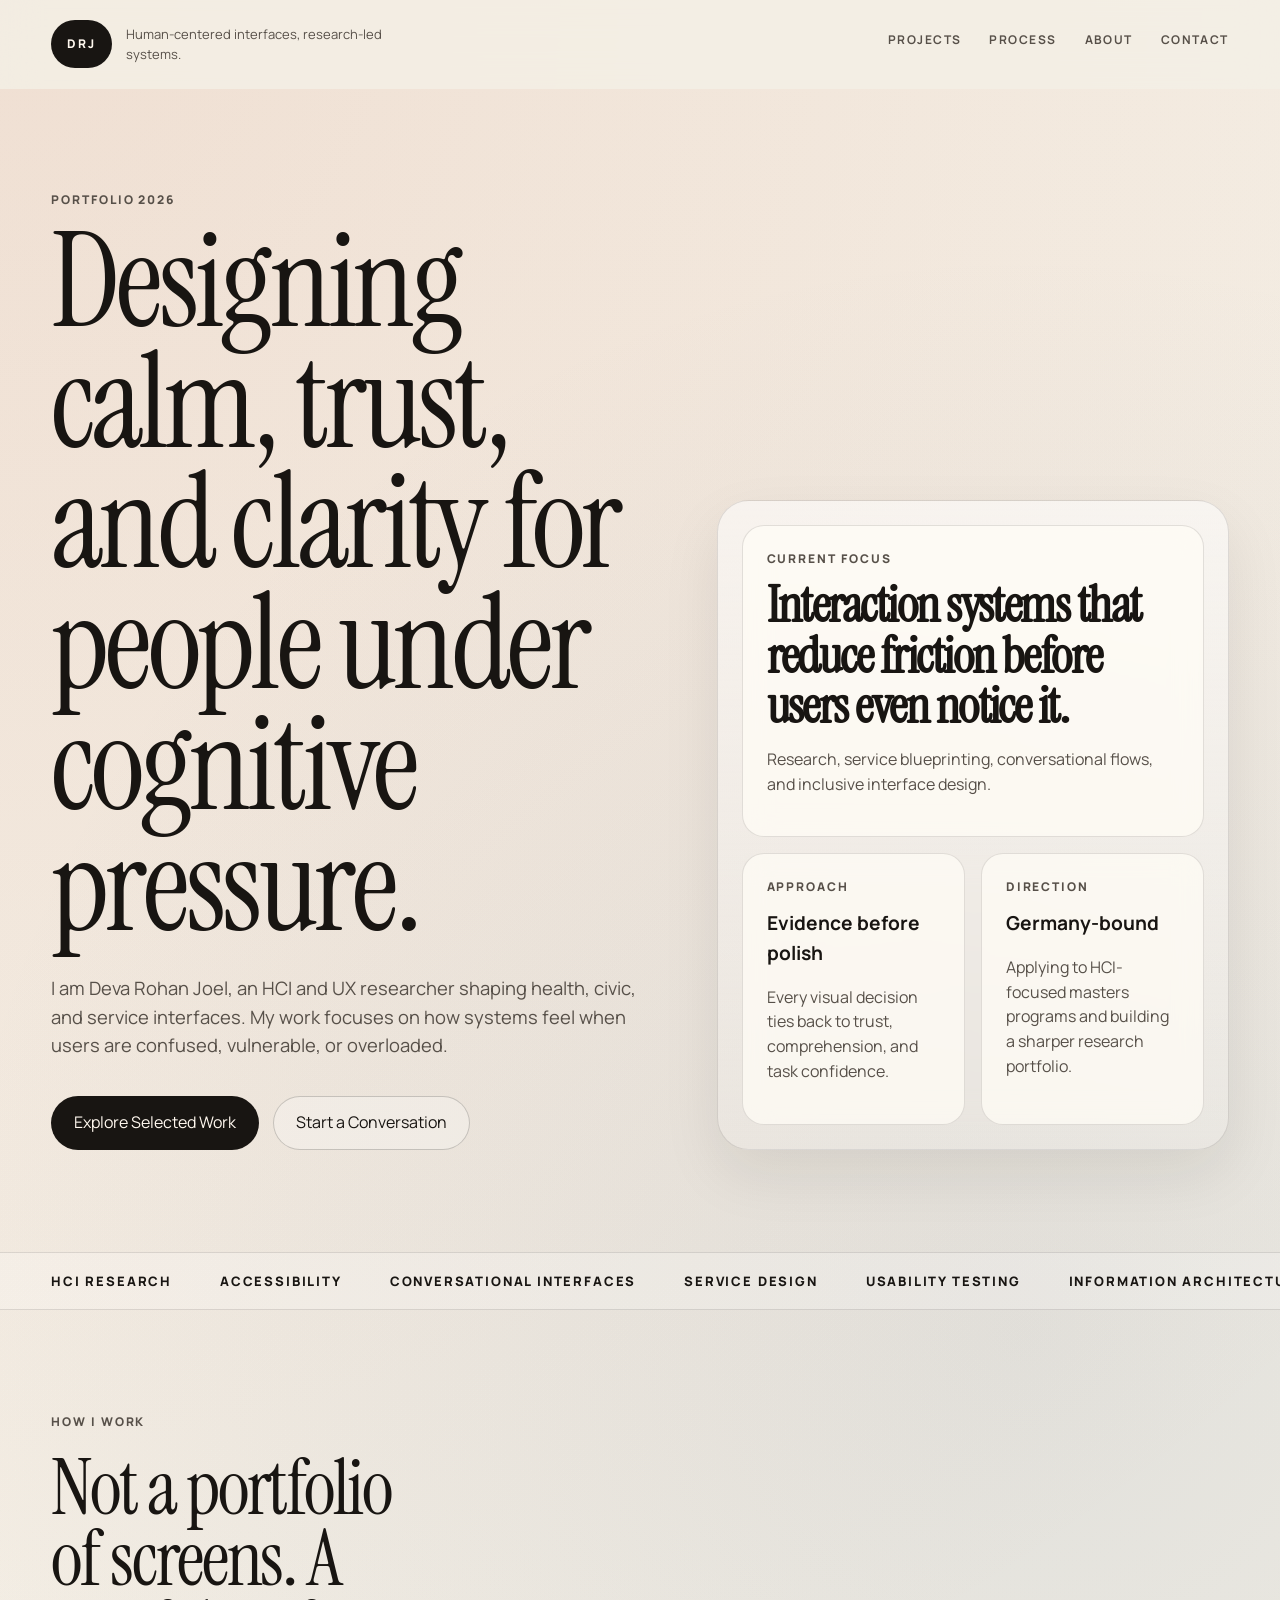
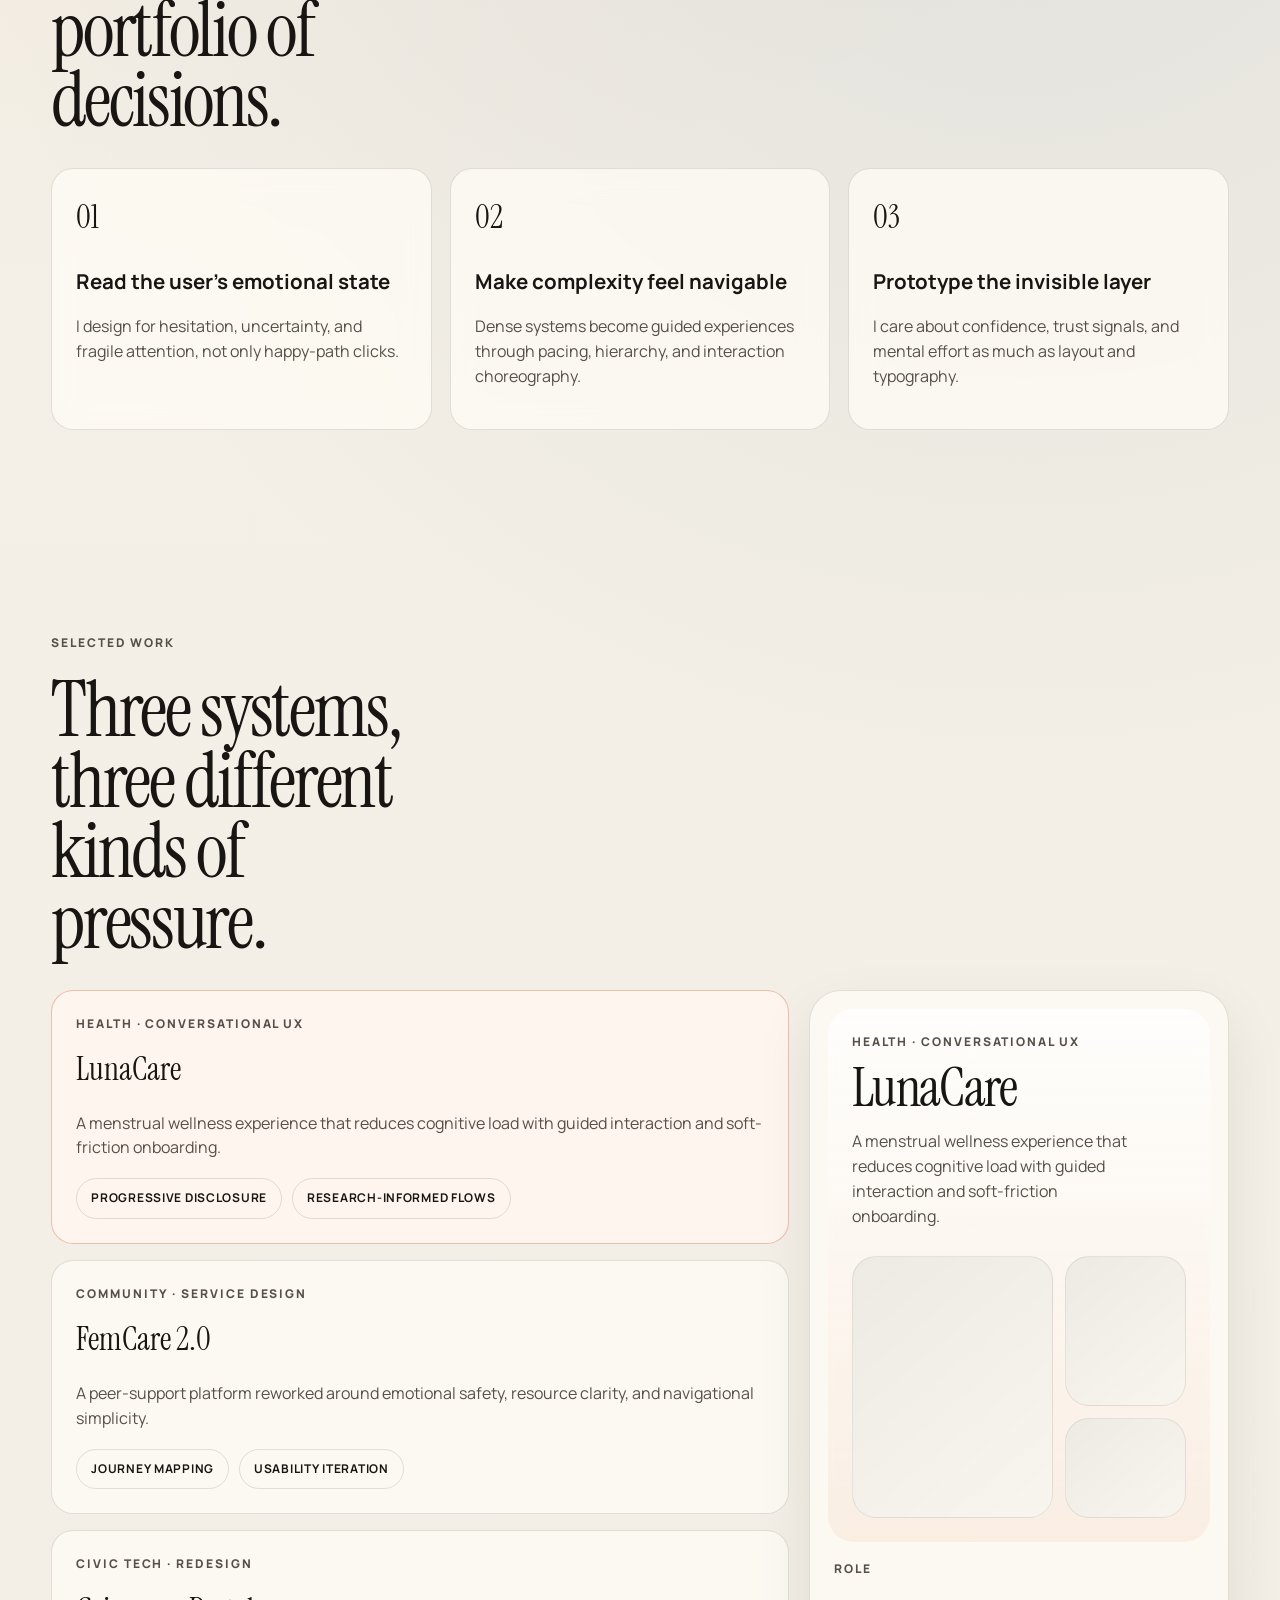
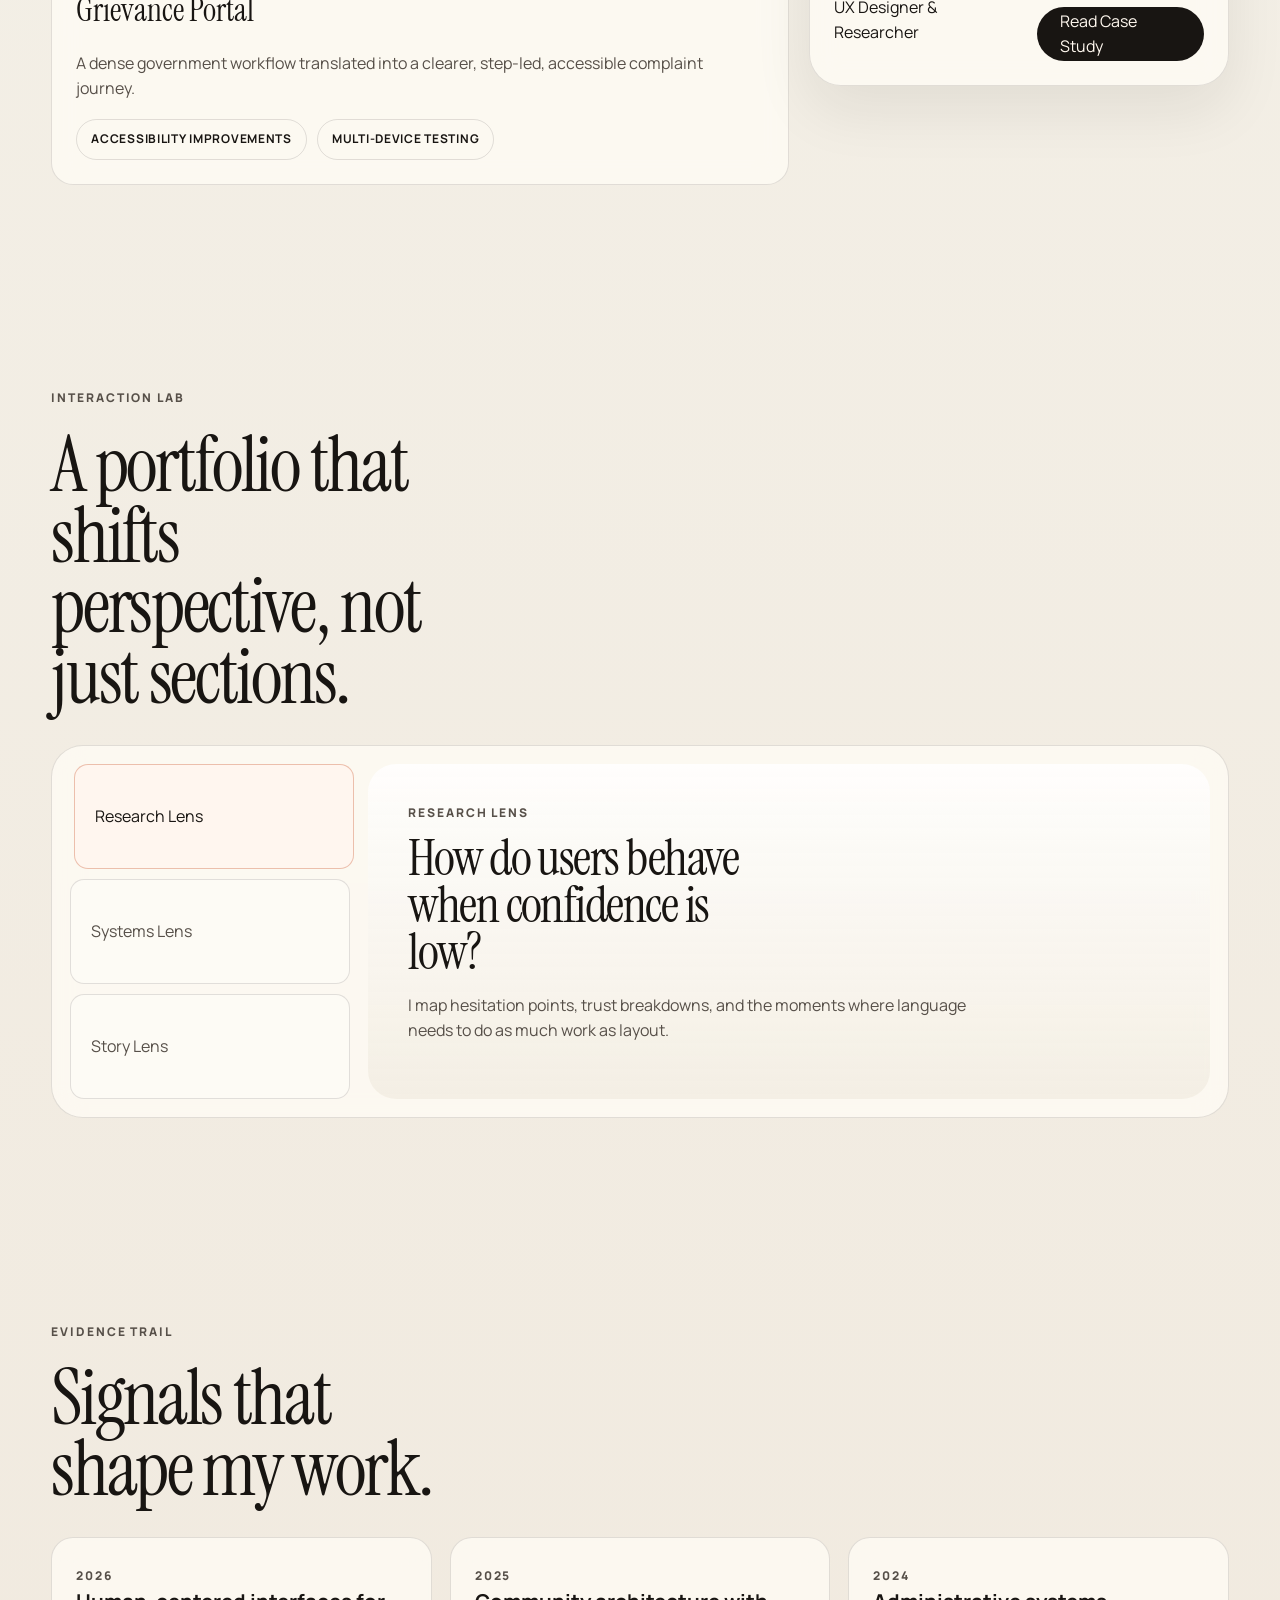
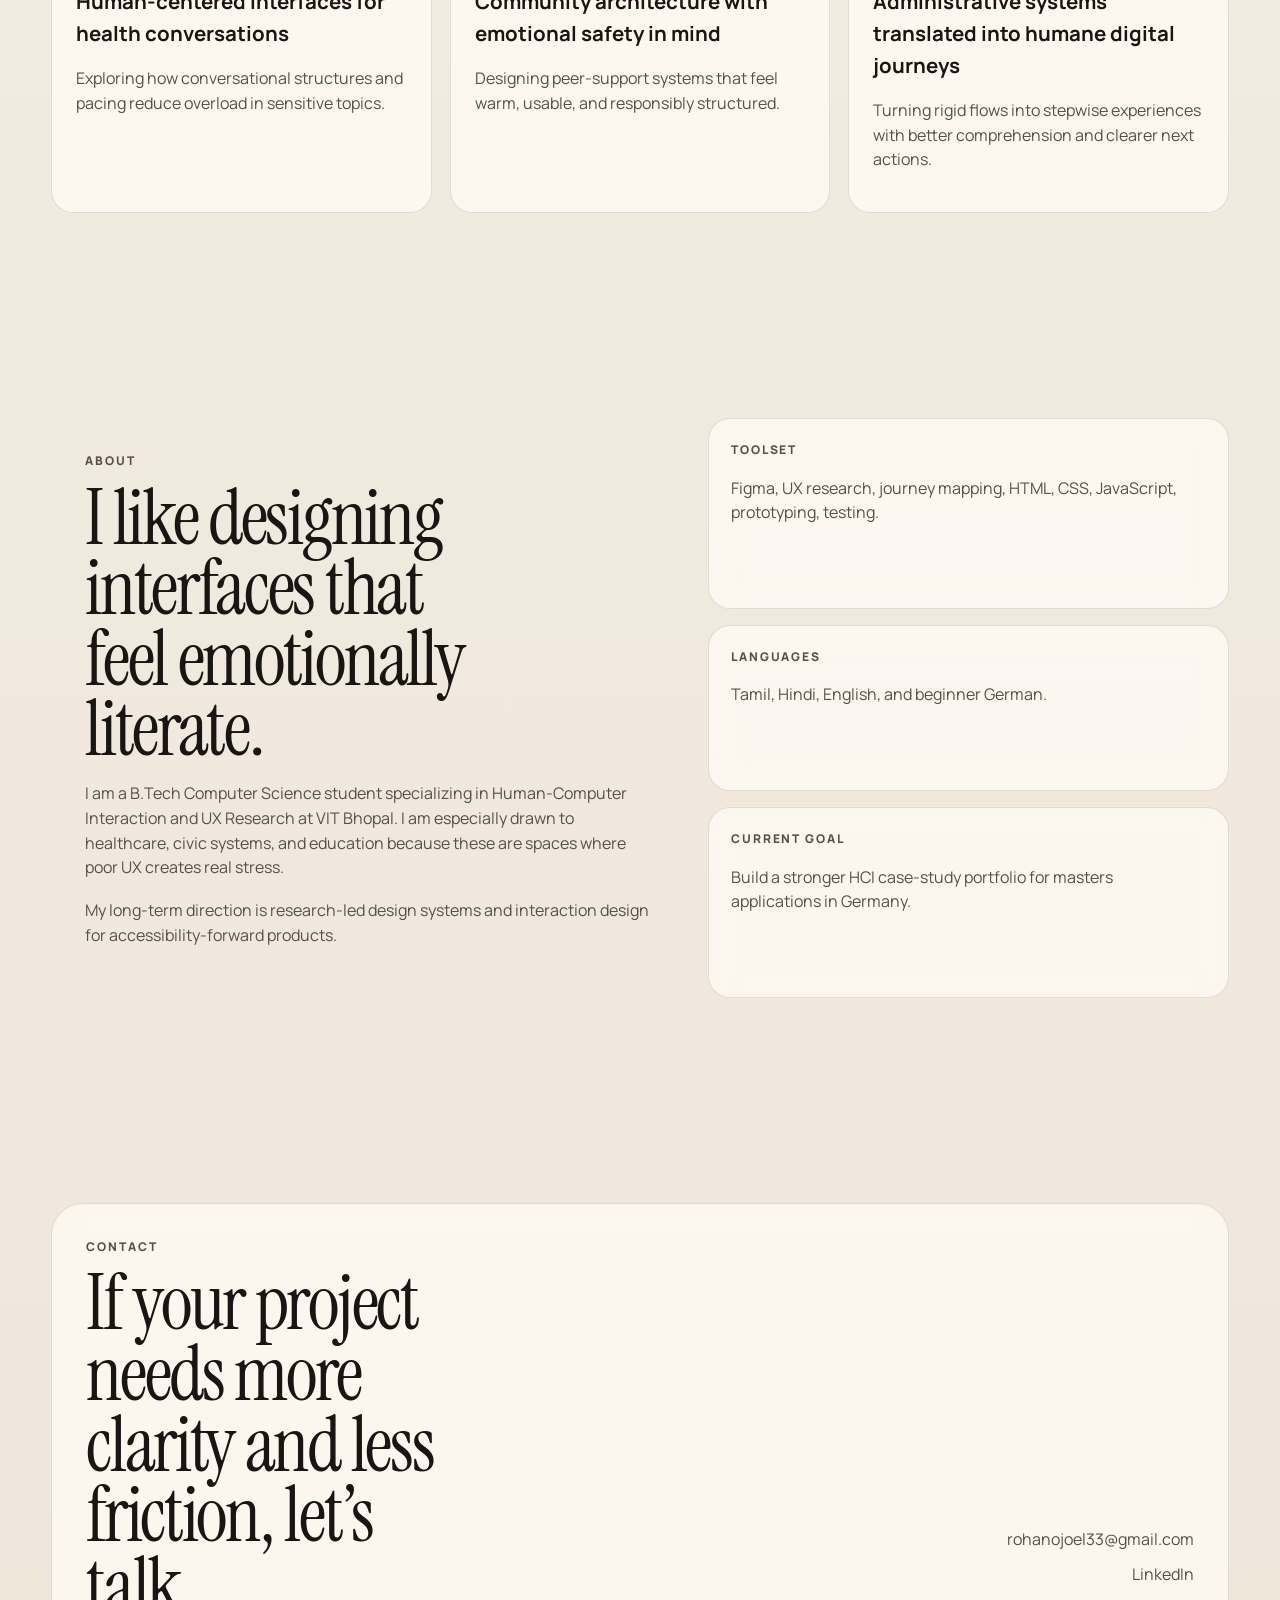
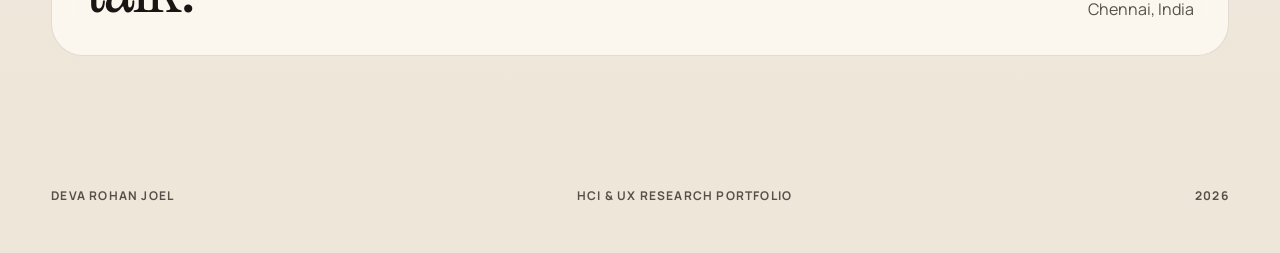
==== commit d7867bdd: "Add files via upload" ====
--- a/index.html
+++ b/index.html
@@ -158,7 +158,7 @@
                 <p class="preview-label">Role</p>
                 <p id="previewRole">UX Designer & Researcher</p>
               </div>
-              <button class="button button-primary magnetic" id="openProject" type="button">Open Case Note</button>
+              <a class="button button-primary magnetic" id="openProject" href="lunacare-case-study.html">Read Case Study</a>
             </div>
           </aside>
         </div>
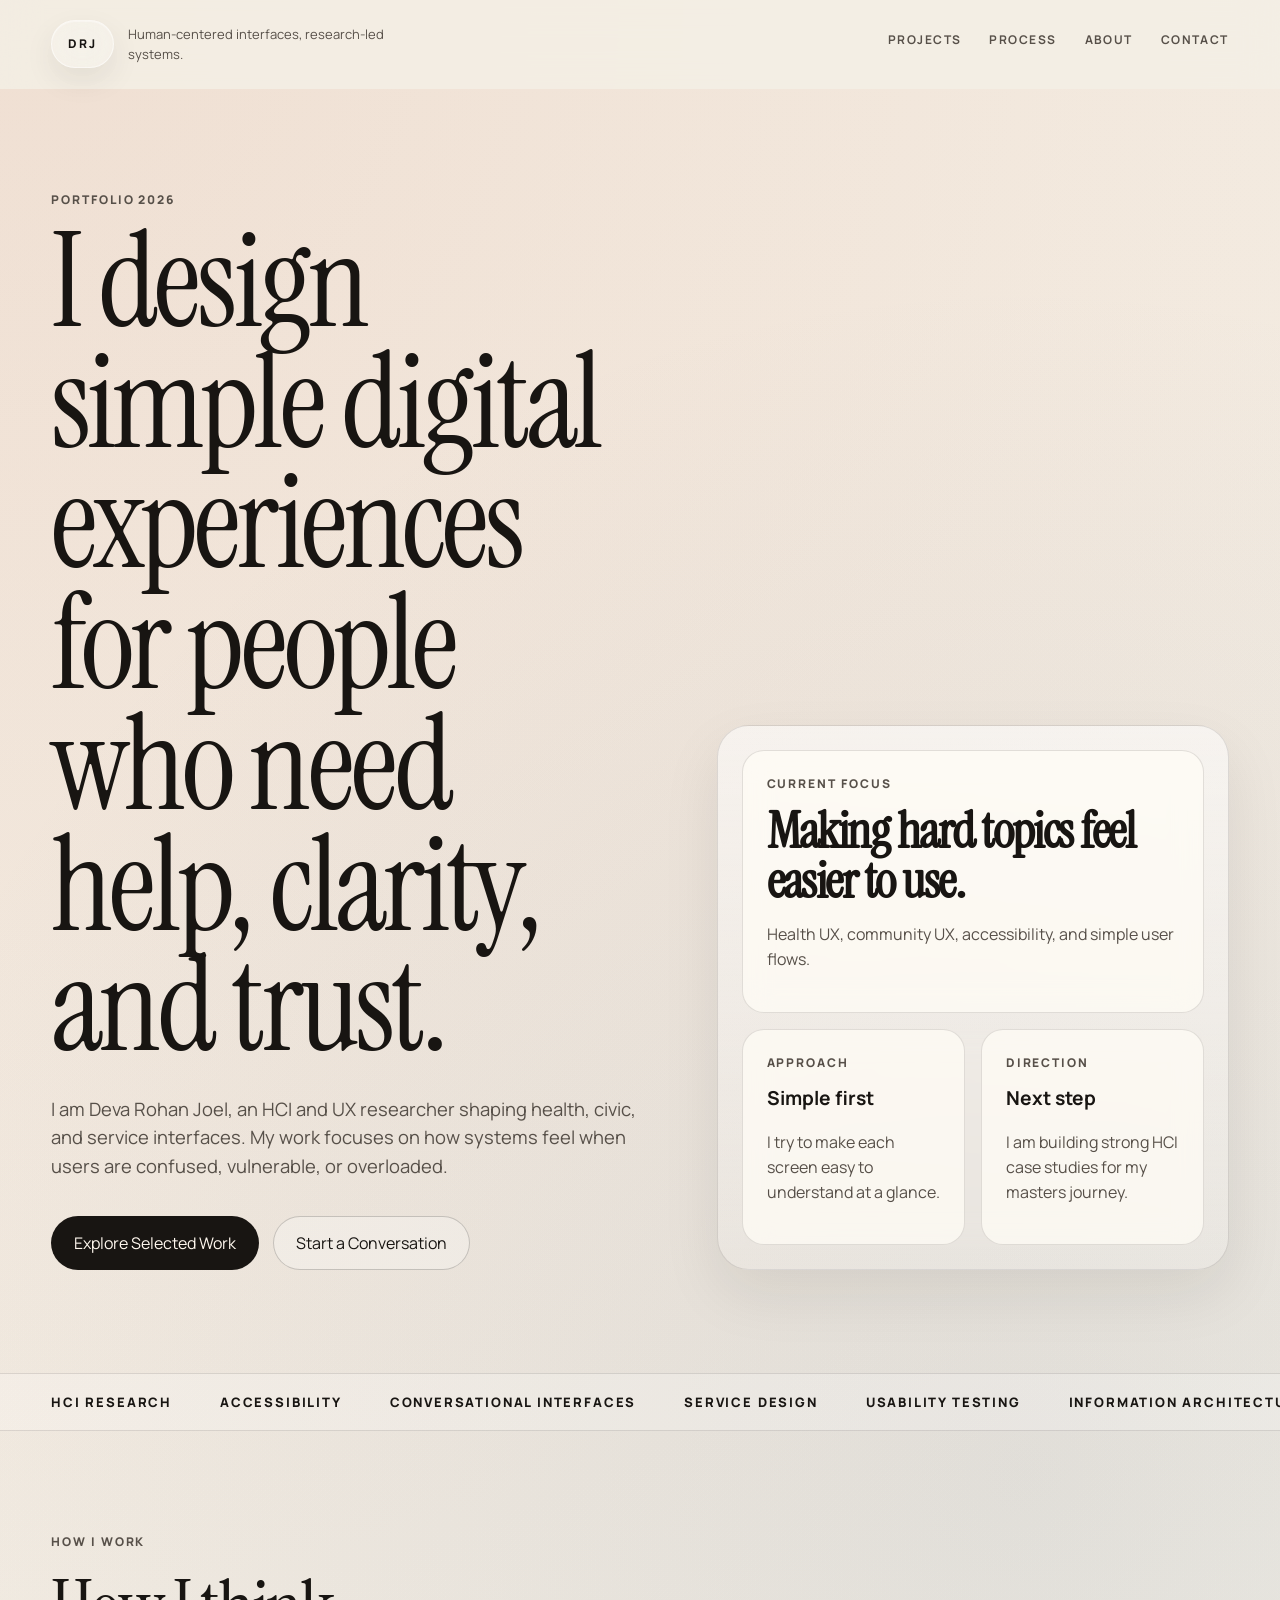
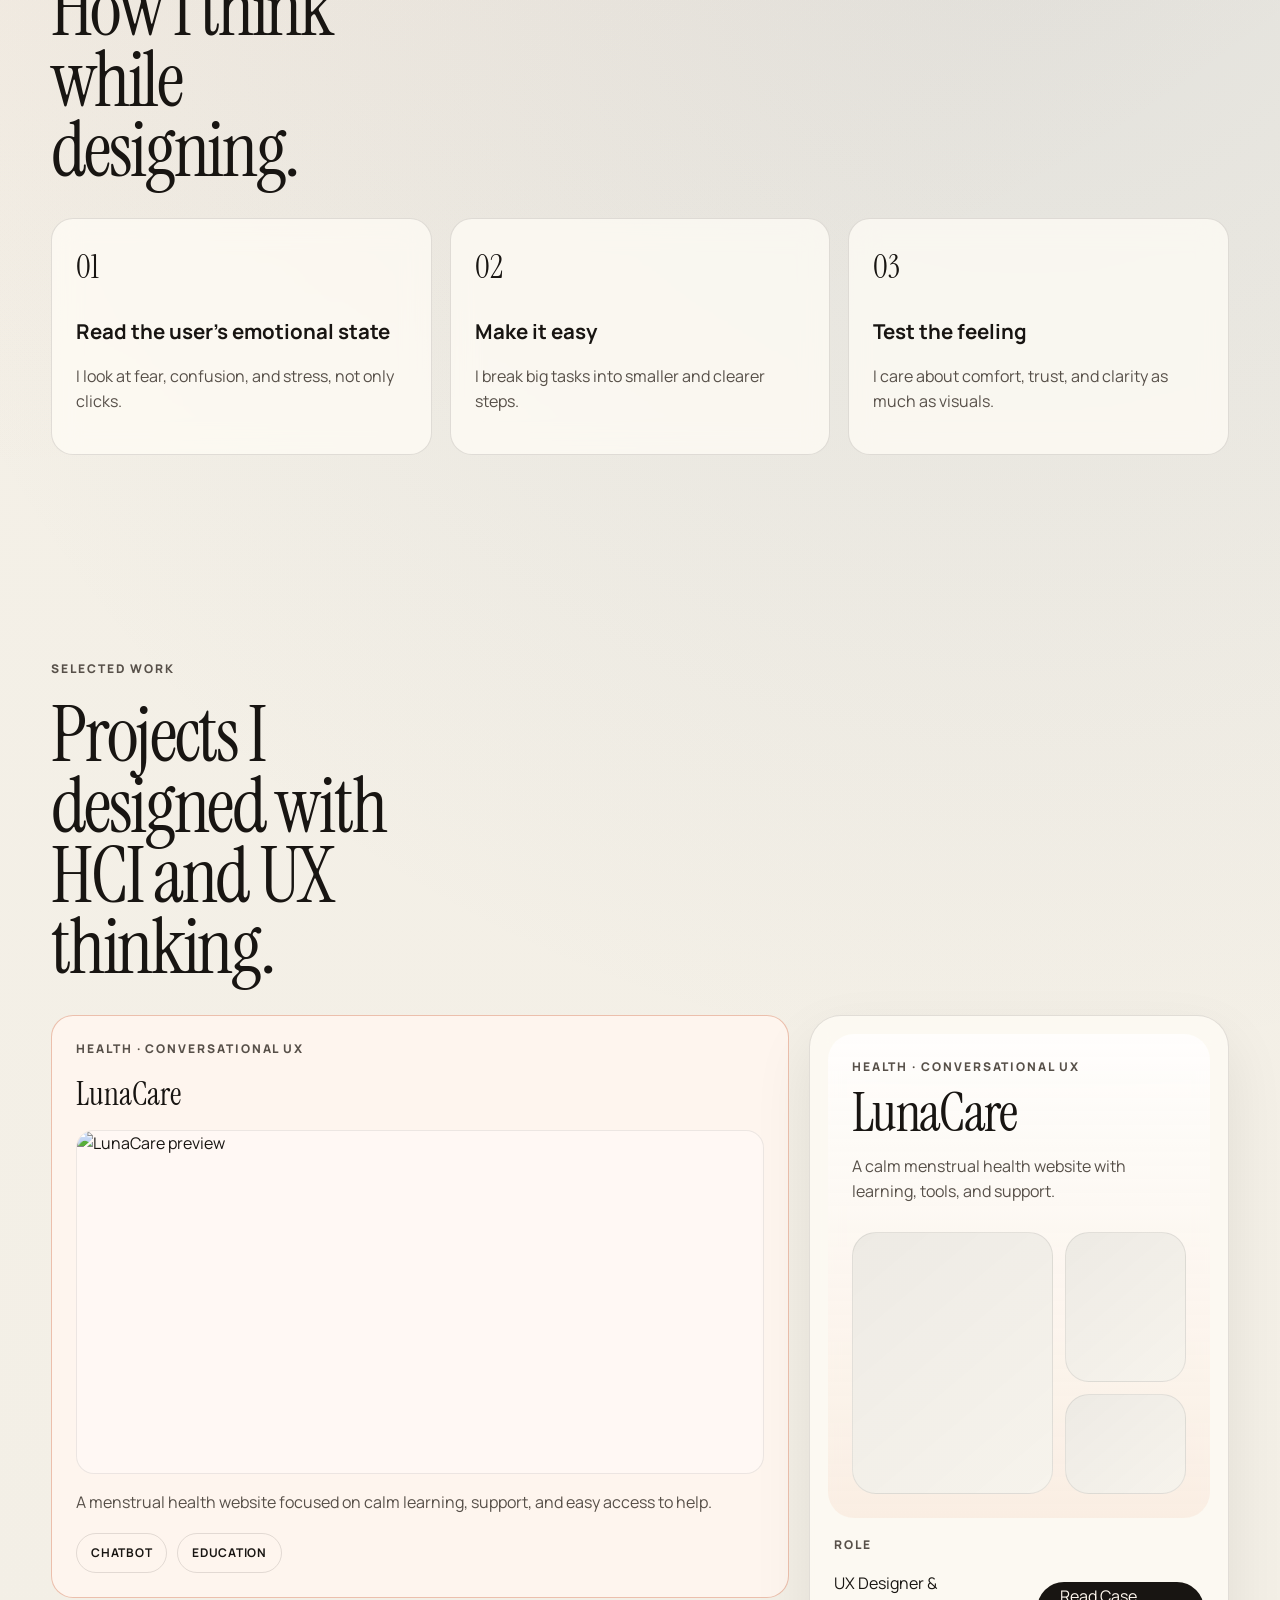
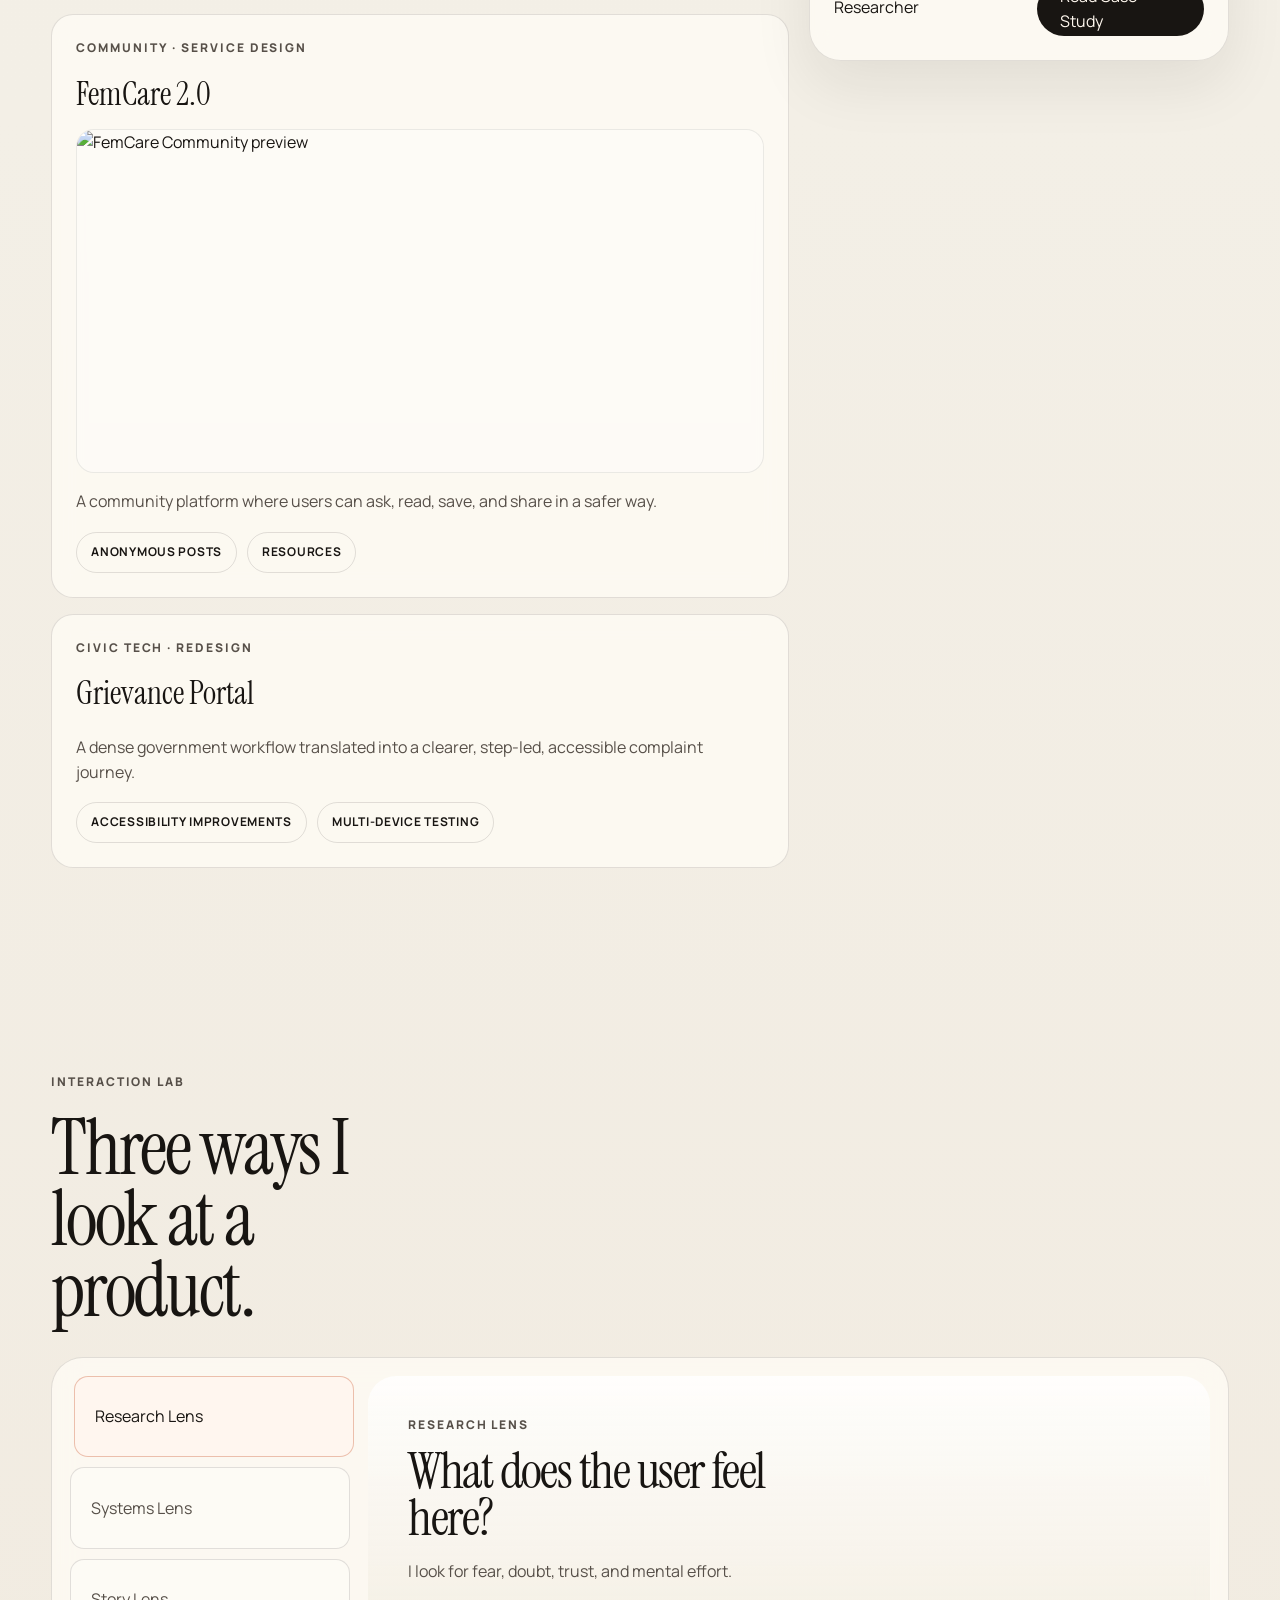
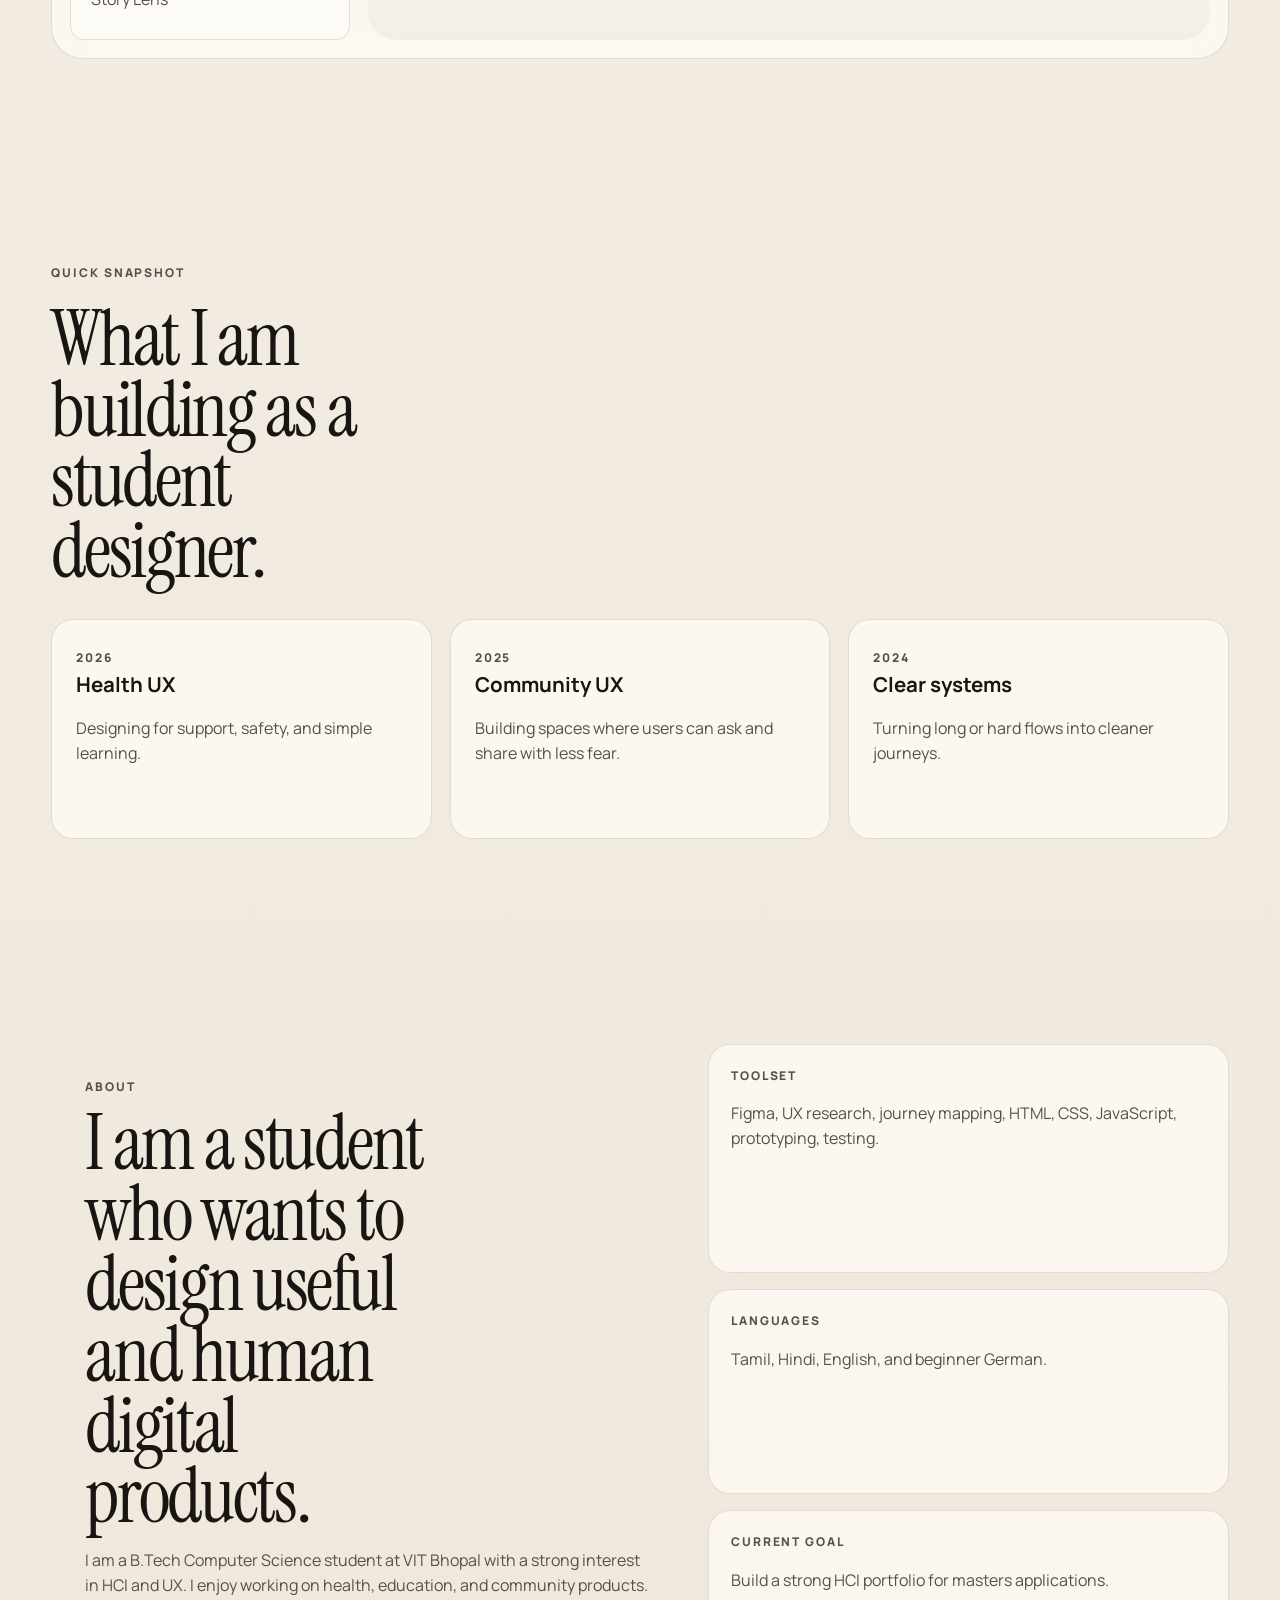
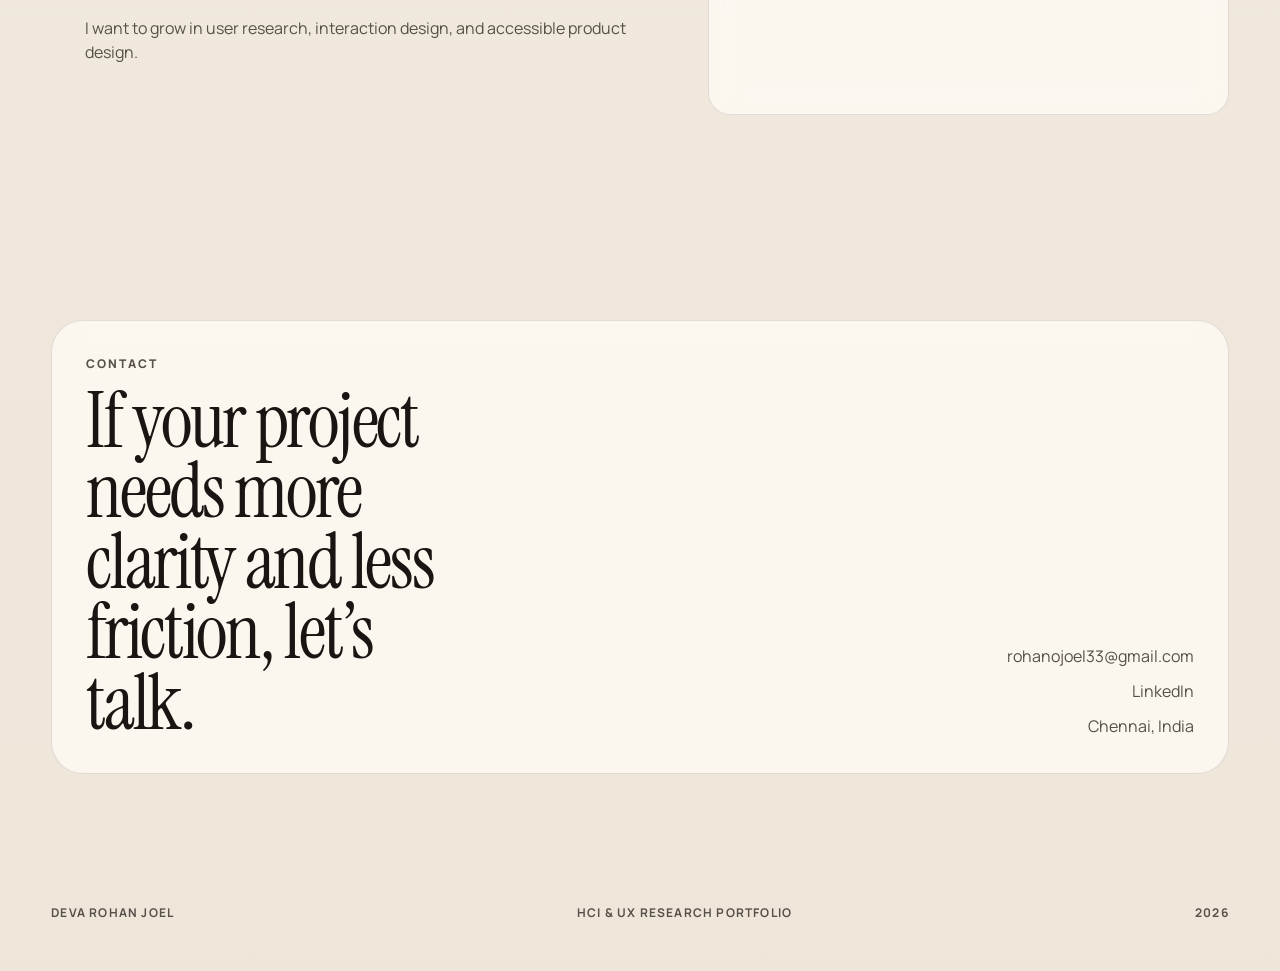
==== commit 8fb78fbd: "Add files via upload" ====
--- a/index.html
+++ b/index.html
@@ -38,7 +38,7 @@
       <section class="hero section" id="home">
         <div class="hero-copy reveal">
           <p class="eyebrow">Portfolio 2026</p>
-          <h1>Designing calm, trust, and clarity for people under cognitive pressure.</h1>
+          <h1>I design simple digital experiences for people who need help, clarity, and trust.</h1>
           <p class="hero-text">
             I am Deva Rohan Joel, an HCI and UX researcher shaping health, civic, and service interfaces.
             My work focuses on how systems feel when users are confused, vulnerable, or overloaded.
@@ -52,19 +52,19 @@
         <div class="hero-stage reveal reveal-delay-1">
           <div class="signal-card signal-main">
             <p class="signal-label">Current Focus</p>
-            <h2>Interaction systems that reduce friction before users even notice it.</h2>
-            <p>Research, service blueprinting, conversational flows, and inclusive interface design.</p>
+            <h2>Making hard topics feel easier to use.</h2>
+            <p>Health UX, community UX, accessibility, and simple user flows.</p>
           </div>
           <div class="signal-grid">
             <article class="signal-card">
               <p class="signal-label">Approach</p>
-              <h3>Evidence before polish</h3>
-              <p>Every visual decision ties back to trust, comprehension, and task confidence.</p>
+              <h3>Simple first</h3>
+              <p>I try to make each screen easy to understand at a glance.</p>
             </article>
             <article class="signal-card">
               <p class="signal-label">Direction</p>
-              <h3>Germany-bound</h3>
-              <p>Applying to HCI-focused masters programs and building a sharper research portfolio.</p>
+              <h3>Next step</h3>
+              <p>I am building strong HCI case studies for my masters journey.</p>
             </article>
           </div>
         </div>
@@ -85,23 +85,23 @@
       <section class="section manifesto" id="process">
         <div class="section-heading reveal">
           <p class="eyebrow">How I Work</p>
-          <h2>Not a portfolio of screens. A portfolio of decisions.</h2>
+          <h2>How I think while designing.</h2>
         </div>
         <div class="manifesto-grid">
           <article class="manifesto-card reveal">
             <span>01</span>
             <h3>Read the user’s emotional state</h3>
-            <p>I design for hesitation, uncertainty, and fragile attention, not only happy-path clicks.</p>
+            <p>I look at fear, confusion, and stress, not only clicks.</p>
           </article>
           <article class="manifesto-card reveal reveal-delay-1">
             <span>02</span>
-            <h3>Make complexity feel navigable</h3>
-            <p>Dense systems become guided experiences through pacing, hierarchy, and interaction choreography.</p>
+            <h3>Make it easy</h3>
+            <p>I break big tasks into smaller and clearer steps.</p>
           </article>
           <article class="manifesto-card reveal reveal-delay-2">
             <span>03</span>
-            <h3>Prototype the invisible layer</h3>
-            <p>I care about confidence, trust signals, and mental effort as much as layout and typography.</p>
+            <h3>Test the feeling</h3>
+            <p>I care about comfort, trust, and clarity as much as visuals.</p>
           </article>
         </div>
       </section>
@@ -109,26 +109,32 @@
       <section class="section projects" id="projects">
         <div class="section-heading reveal">
           <p class="eyebrow">Selected Work</p>
-          <h2>Three systems, three different kinds of pressure.</h2>
+          <h2>Projects I designed with HCI and UX thinking.</h2>
         </div>
         <div class="projects-layout">
           <div class="project-list">
             <article class="project-tile reveal active" data-project="lunacare" tabindex="0">
               <p class="project-meta">Health · Conversational UX</p>
               <h3>LunaCare</h3>
-              <p>A menstrual wellness experience that reduces cognitive load with guided interaction and soft-friction onboarding.</p>
+              <div class="project-thumb">
+                <img src="assets/images/lunacare/lunacare-hero.png" alt="LunaCare preview">
+              </div>
+              <p>A menstrual health website focused on calm learning, support, and easy access to help.</p>
               <div class="project-stats">
-                <span>Progressive disclosure</span>
-                <span>Research-informed flows</span>
+                <span>Chatbot</span>
+                <span>Education</span>
               </div>
             </article>
             <article class="project-tile reveal reveal-delay-1" data-project="femcare" tabindex="0">
               <p class="project-meta">Community · Service Design</p>
               <h3>FemCare 2.0</h3>
-              <p>A peer-support platform reworked around emotional safety, resource clarity, and navigational simplicity.</p>
+              <div class="project-thumb">
+                <img src="assets/images/community/community-home-hero.png" alt="FemCare Community preview">
+              </div>
+              <p>A community platform where users can ask, read, save, and share in a safer way.</p>
               <div class="project-stats">
-                <span>Journey mapping</span>
-                <span>Usability iteration</span>
+                <span>Anonymous posts</span>
+                <span>Resources</span>
               </div>
             </article>
             <article class="project-tile reveal reveal-delay-2" data-project="grievance" tabindex="0">
@@ -146,7 +152,7 @@
             <div class="preview-frame">
               <p class="preview-kicker" id="previewKicker">Health · Conversational UX</p>
               <h3 id="previewTitle">LunaCare</h3>
-              <p class="preview-body" id="previewBody">A menstrual wellness experience that reduces cognitive load with guided interaction and soft-friction onboarding.</p>
+              <p class="preview-body" id="previewBody">A menstrual health website focused on calm learning, support, and easy access to help.</p>
               <div class="preview-panels" id="previewPanels">
                 <div></div>
                 <div></div>
@@ -167,7 +173,7 @@
       <section class="section lab">
         <div class="section-heading reveal">
           <p class="eyebrow">Interaction Lab</p>
-          <h2>A portfolio that shifts perspective, not just sections.</h2>
+          <h2>Three ways I look at a product.</h2>
         </div>
         <div class="lab-shell reveal">
           <div class="lab-tabs" role="tablist" aria-label="Portfolio lenses">
@@ -177,32 +183,32 @@
           </div>
           <div class="lab-content" id="lensContent">
             <p class="lab-label">Research Lens</p>
-            <h3>How do users behave when confidence is low?</h3>
-            <p>I map hesitation points, trust breakdowns, and the moments where language needs to do as much work as layout.</p>
+            <h3>What does the user feel here?</h3>
+            <p>I look for fear, doubt, trust, and mental effort.</p>
           </div>
         </div>
       </section>
 
       <section class="section evidence">
         <div class="section-heading reveal">
-          <p class="eyebrow">Evidence Trail</p>
-          <h2>Signals that shape my work.</h2>
+          <p class="eyebrow">Quick Snapshot</p>
+          <h2>What I am building as a student designer.</h2>
         </div>
         <div class="evidence-grid">
           <article class="evidence-card reveal">
             <span class="evidence-year">2026</span>
-            <h3>Human-centered interfaces for health conversations</h3>
-            <p>Exploring how conversational structures and pacing reduce overload in sensitive topics.</p>
+            <h3>Health UX</h3>
+            <p>Designing for support, safety, and simple learning.</p>
           </article>
           <article class="evidence-card reveal reveal-delay-1">
             <span class="evidence-year">2025</span>
-            <h3>Community architecture with emotional safety in mind</h3>
-            <p>Designing peer-support systems that feel warm, usable, and responsibly structured.</p>
+            <h3>Community UX</h3>
+            <p>Building spaces where users can ask and share with less fear.</p>
           </article>
           <article class="evidence-card reveal reveal-delay-2">
             <span class="evidence-year">2024</span>
-            <h3>Administrative systems translated into humane digital journeys</h3>
-            <p>Turning rigid flows into stepwise experiences with better comprehension and clearer next actions.</p>
+            <h3>Clear systems</h3>
+            <p>Turning long or hard flows into cleaner journeys.</p>
           </article>
         </div>
       </section>
@@ -211,13 +217,13 @@
         <div class="about-layout">
           <div class="about-panel reveal">
             <p class="eyebrow">About</p>
-            <h2>I like designing interfaces that feel emotionally literate.</h2>
+            <h2>I am a student who wants to design useful and human digital products.</h2>
             <p>
-              I am a B.Tech Computer Science student specializing in Human-Computer Interaction and UX Research at VIT Bhopal.
-              I am especially drawn to healthcare, civic systems, and education because these are spaces where poor UX creates real stress.
+              I am a B.Tech Computer Science student at VIT Bhopal with a strong interest in HCI and UX.
+              I enjoy working on health, education, and community products.
             </p>
             <p>
-              My long-term direction is research-led design systems and interaction design for accessibility-forward products.
+              I want to grow in user research, interaction design, and accessible product design.
             </p>
           </div>
           <div class="about-stack reveal reveal-delay-1">
@@ -231,7 +237,7 @@
             </div>
             <div class="about-card">
               <p class="about-card-label">Current Goal</p>
-              <p>Build a stronger HCI case-study portfolio for masters applications in Germany.</p>
+              <p>Build a strong HCI portfolio for masters applications.</p>
             </div>
           </div>
         </div>
@@ -283,3 +289,6 @@
   <script src="script.js"></script>
 </body>
 </html>
+
+
+
--- a/style.css
+++ b/style.css
@@ -101,12 +101,15 @@
   height: 48px;
   padding: 0 16px;
   border-radius: 999px;
-  background: var(--text);
-  color: #fff8ef;
+  background: rgba(255, 255, 255, 0.18);
+  color: var(--text);
   font-size: 12px;
   font-weight: 800;
   letter-spacing: 0.16em;
   text-transform: uppercase;
+  border: 1px solid rgba(255, 255, 255, 0.5);
+  backdrop-filter: blur(18px);
+  box-shadow: inset 0 1px 0 rgba(255,255,255,0.35), 0 12px 30px rgba(29, 22, 16, 0.08);
 }
 
 .brand-copy {
@@ -276,6 +279,31 @@
   backdrop-filter: blur(14px);
 }
 
+.signal-card,
+.project-tile,
+.project-preview,
+.manifesto-card,
+.evidence-card,
+.about-card {
+  position: relative;
+  overflow: hidden;
+}
+
+.signal-card::before,
+.project-tile::before,
+.project-preview::before,
+.manifesto-card::before,
+.evidence-card::before,
+.about-card::before {
+  content: "";
+  position: absolute;
+  inset: 0;
+  background: linear-gradient(135deg, rgba(255,255,255,0.28), rgba(255,255,255,0.02));
+  opacity: 0;
+  transition: opacity var(--transition);
+  pointer-events: none;
+}
+
 .signal-main {
   padding: 28px;
   border-radius: calc(var(--radius-lg) - 4px);
@@ -381,10 +409,22 @@
 .manifesto-card:hover,
 .evidence-card:hover,
 .project-tile:hover,
-.about-card:hover {
+.about-card:hover,
+.signal-card:hover,
+.project-preview:hover {
   transform: translateY(-4px);
   border-color: var(--line-strong);
   background: rgba(255, 252, 246, 0.92);
+  box-shadow: 0 18px 40px rgba(29, 22, 16, 0.1);
+}
+
+.manifesto-card:hover::before,
+.evidence-card:hover::before,
+.project-tile:hover::before,
+.about-card:hover::before,
+.signal-card:hover::before,
+.project-preview:hover::before {
+  opacity: 1;
 }
 
 .manifesto-card span {
@@ -429,6 +469,21 @@
   font-size: clamp(1.6rem, 3vw, 2rem);
   font-family: var(--serif);
   font-weight: 400;
+}
+
+.project-thumb {
+  margin: 10px 0 14px;
+  border-radius: 18px;
+  overflow: hidden;
+  border: 1px solid rgba(24, 21, 18, 0.08);
+  background: rgba(255,255,255,0.35);
+  aspect-ratio: 16 / 8;
+}
+
+.project-thumb img {
+  width: 100%;
+  height: 100%;
+  object-fit: cover;
 }
 
 .project-stats {
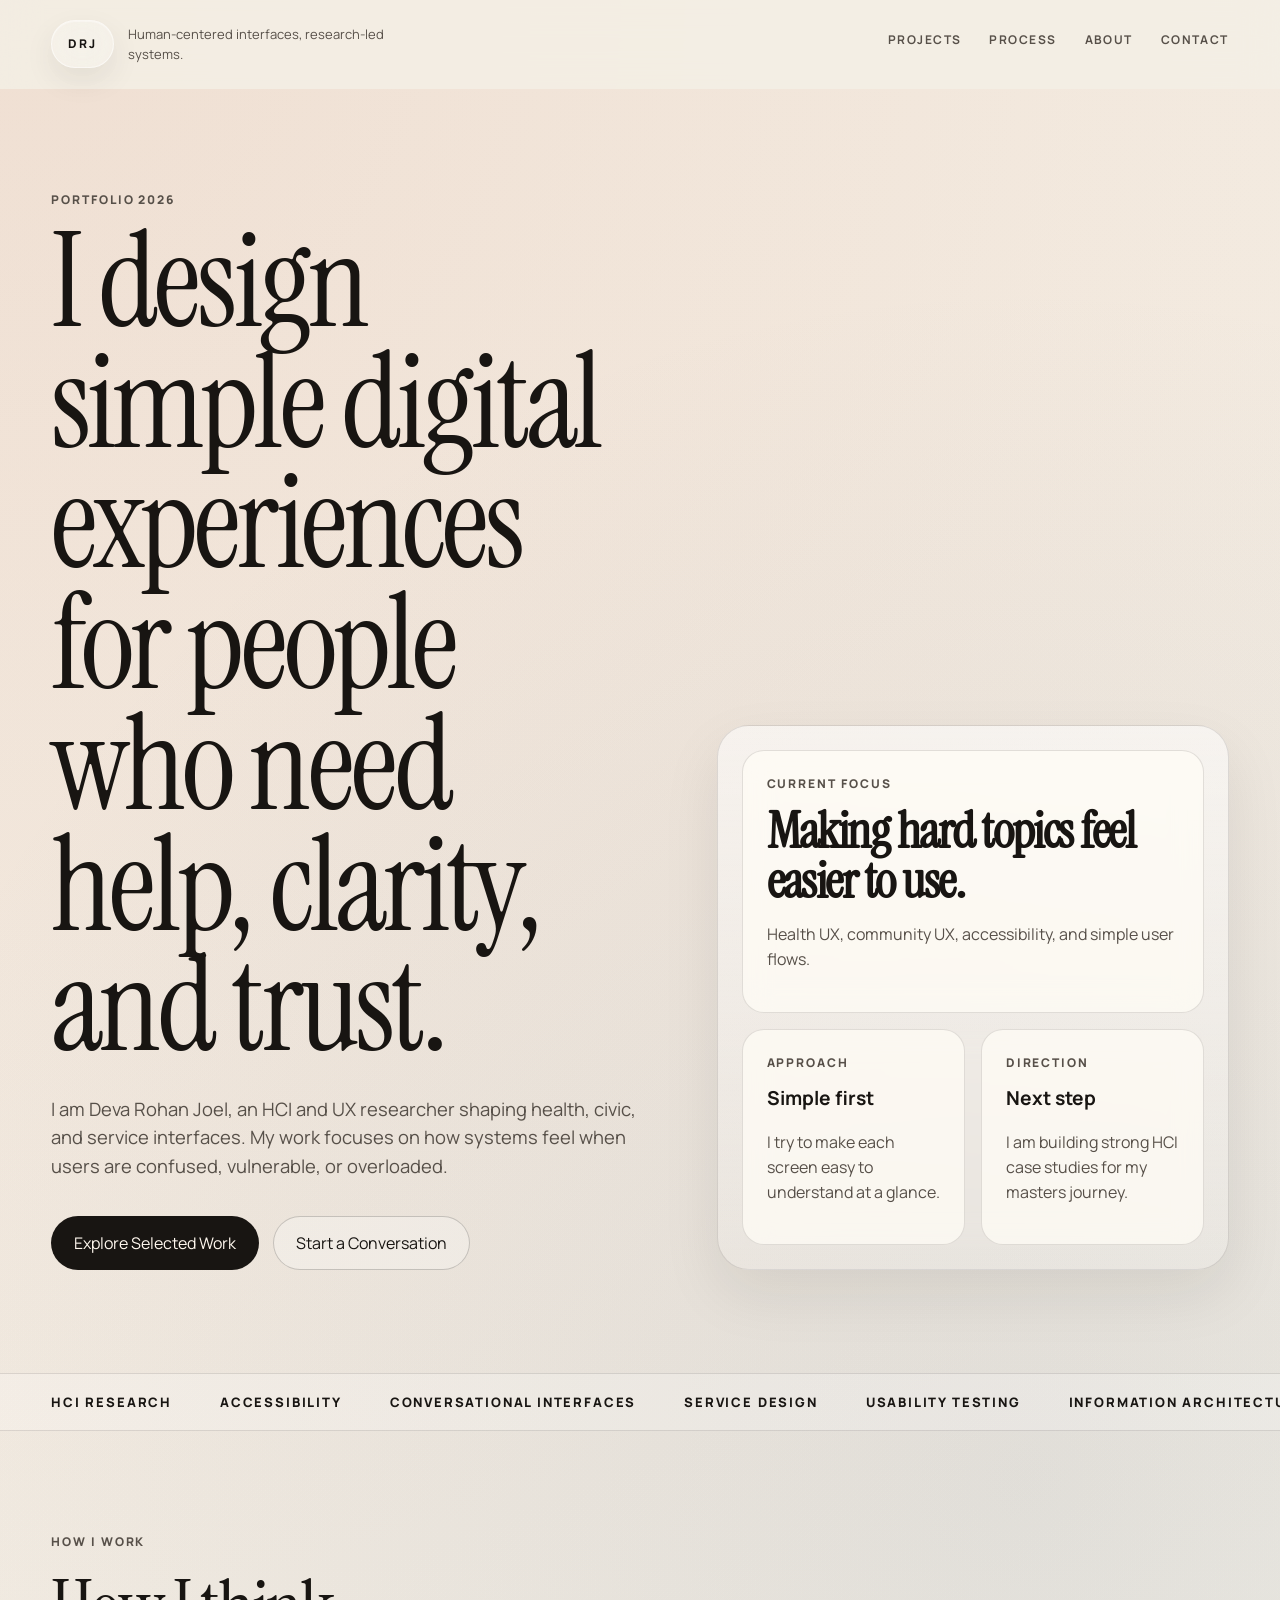
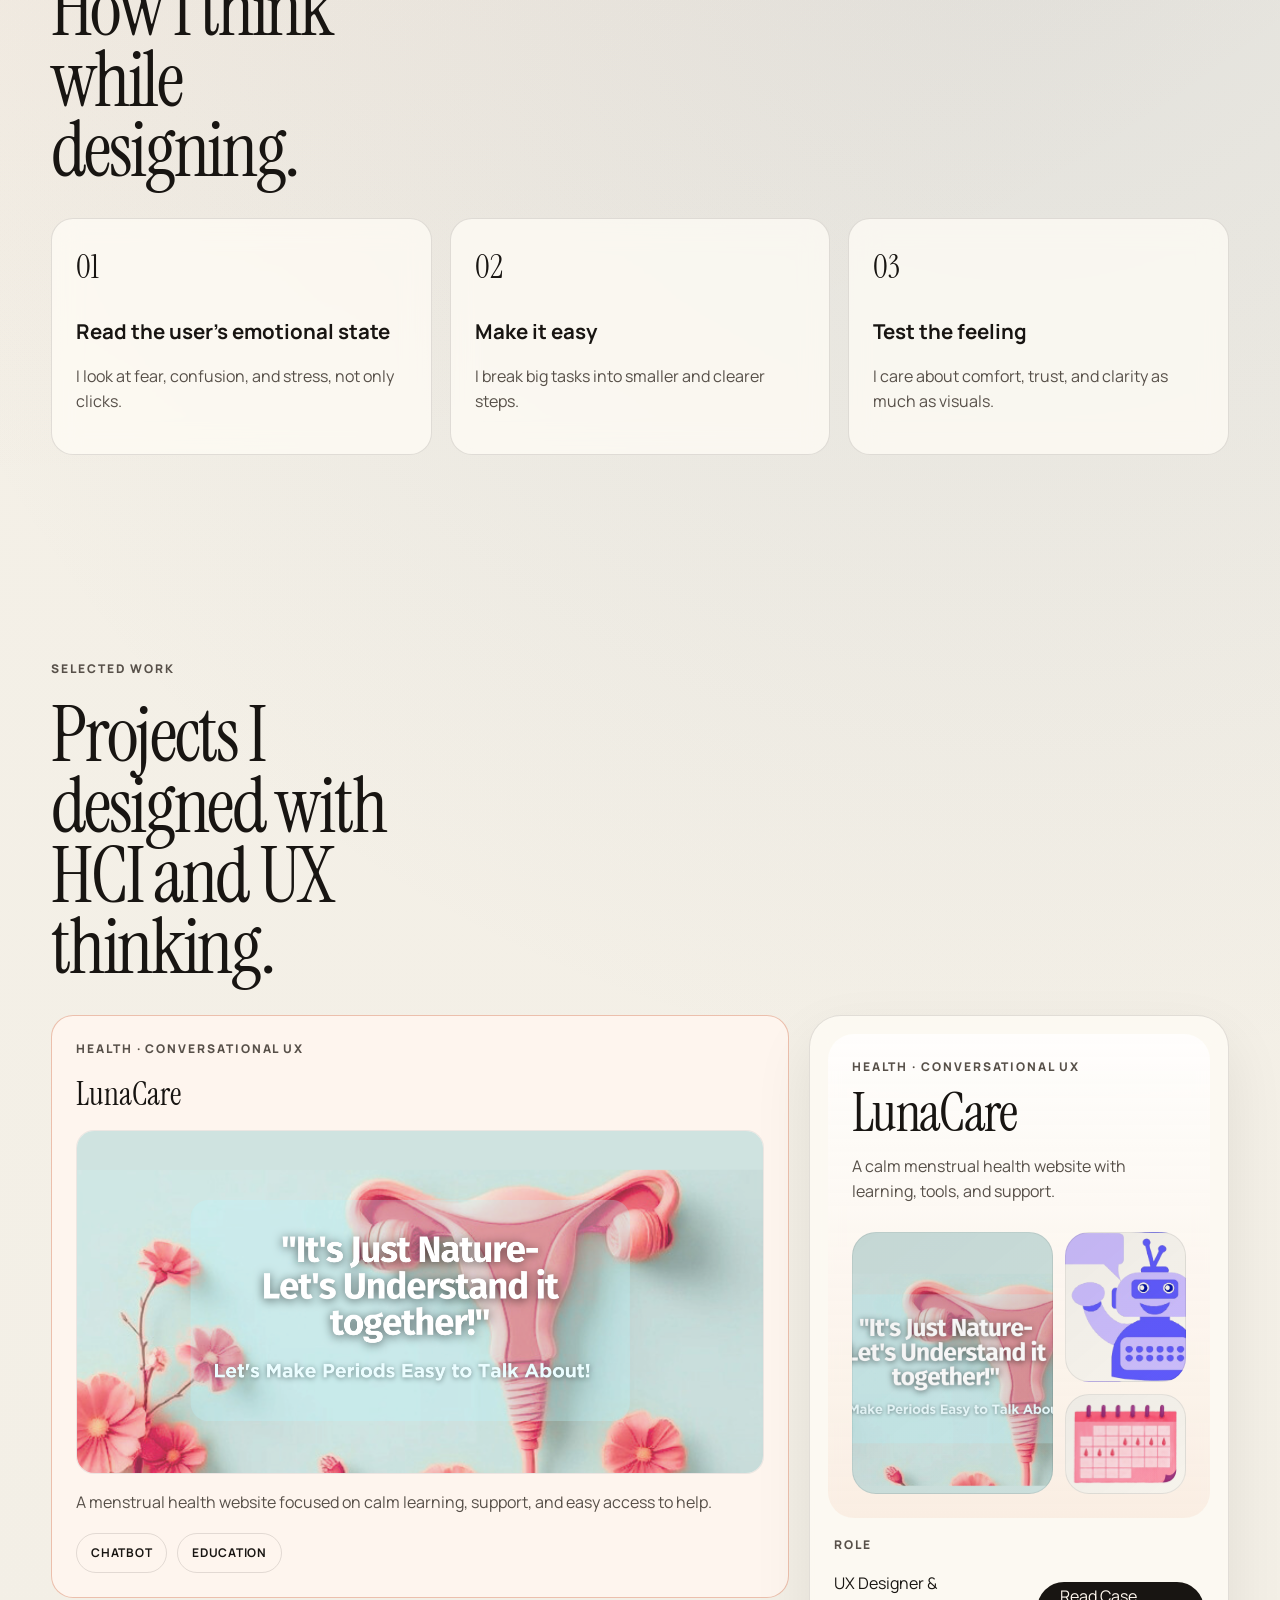
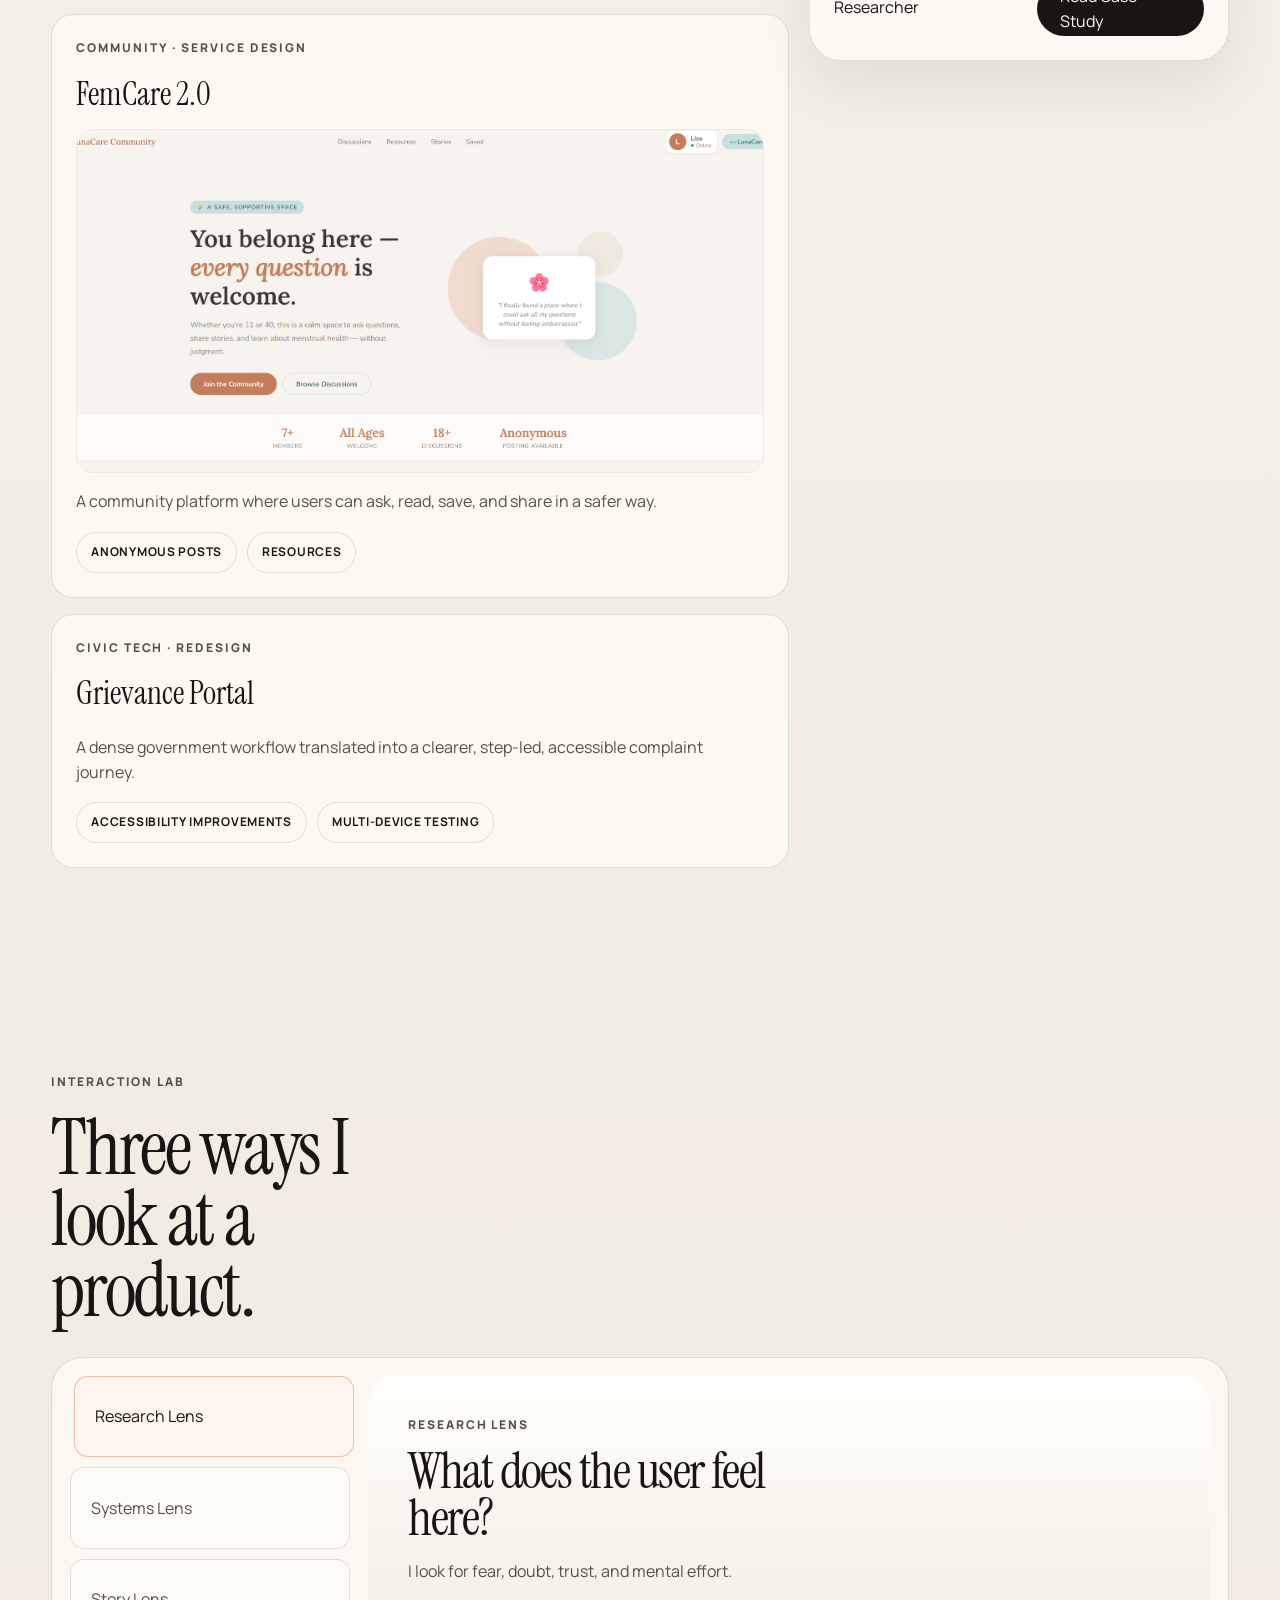
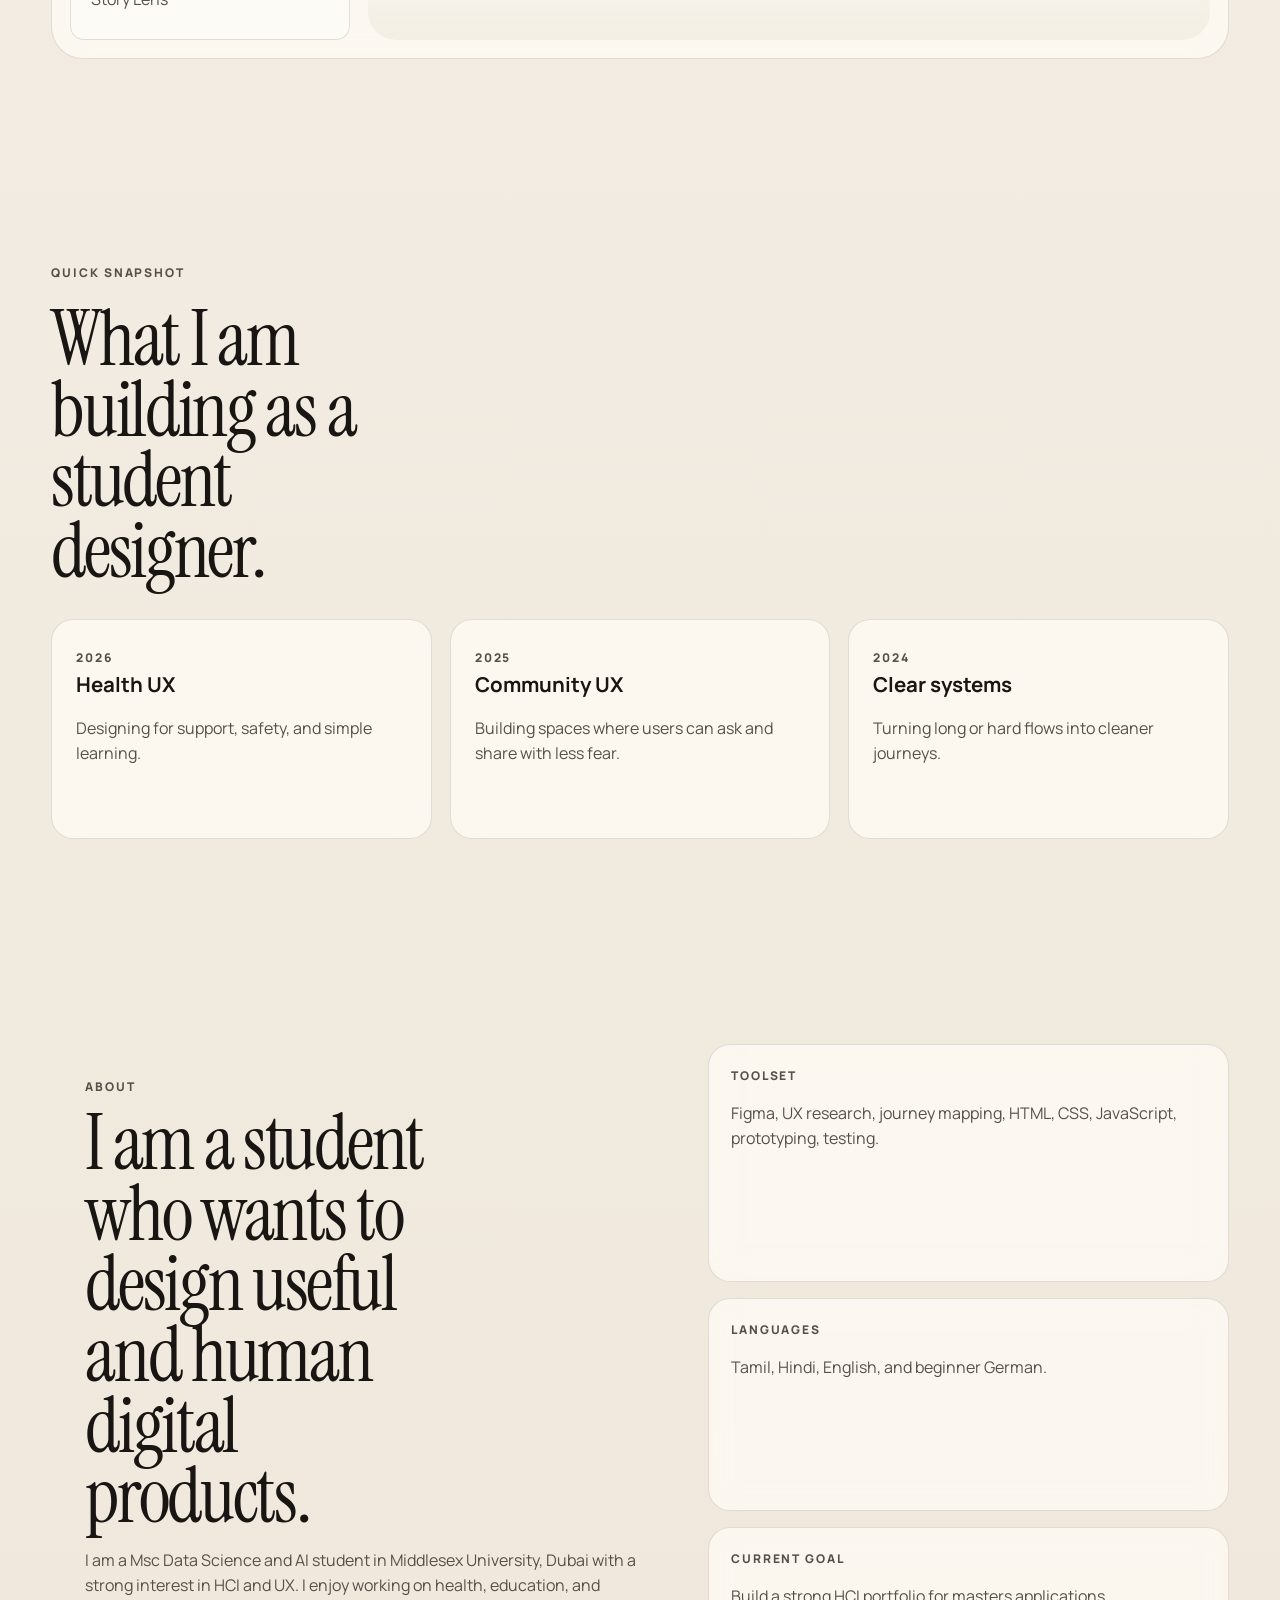
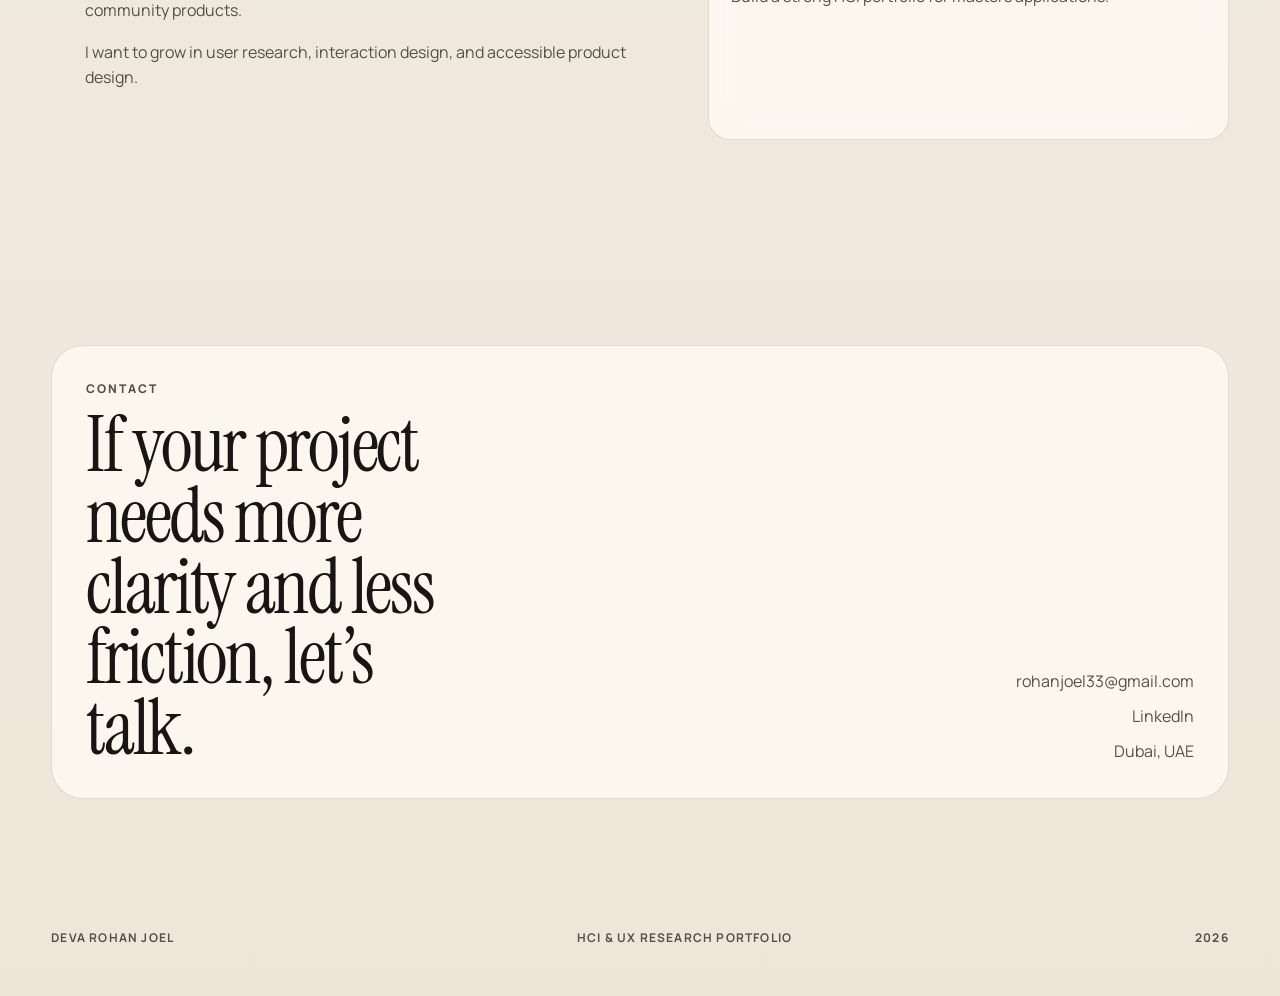
==== commit f81cfb0d: "index.html" ====
--- a/index.html
+++ b/index.html
@@ -1,294 +1,294 @@
-<!DOCTYPE html>
-<html lang="en">
-<head>
-<meta charset="UTF-8">
-<meta name="viewport" content="width=device-width, initial-scale=1.0">
-<title>Deva Rohan Joel | HCI Portfolio</title>
-<link rel="preconnect" href="https://fonts.googleapis.com">
-<link rel="preconnect" href="https://fonts.gstatic.com" crossorigin>
-<link href="https://fonts.googleapis.com/css2?family=Instrument+Serif:ital@0;1&family=Manrope:wght@400;500;600;700;800&display=swap" rel="stylesheet">
-<link rel="stylesheet" href="style.css">
-</head>
-<body>
-  <div class="site-shell">
-    <header class="topbar" id="topbar">
-      <a href="#home" class="brand">
-        <span class="brand-mark">DRJ</span>
-        <span class="brand-copy">Human-centered interfaces, research-led systems.</span>
-      </a>
-      <nav class="desktop-nav" aria-label="Primary navigation">
-        <a href="#projects">Projects</a>
-        <a href="#process">Process</a>
-        <a href="#about">About</a>
-        <a href="#contact">Contact</a>
-      </nav>
-      <button class="nav-toggle" id="navToggle" type="button" aria-expanded="false" aria-controls="mobileNav">
-        Menu
-      </button>
-    </header>
-
-    <div class="mobile-nav" id="mobileNav">
-      <a href="#projects">Projects</a>
-      <a href="#process">Process</a>
-      <a href="#about">About</a>
-      <a href="#contact">Contact</a>
-    </div>
-
-    <main>
-      <section class="hero section" id="home">
-        <div class="hero-copy reveal">
-          <p class="eyebrow">Portfolio 2026</p>
-          <h1>I design simple digital experiences for people who need help, clarity, and trust.</h1>
-          <p class="hero-text">
-            I am Deva Rohan Joel, an HCI and UX researcher shaping health, civic, and service interfaces.
-            My work focuses on how systems feel when users are confused, vulnerable, or overloaded.
-          </p>
-          <div class="hero-actions">
-            <a href="#projects" class="button button-primary magnetic">Explore Selected Work</a>
-            <a href="#contact" class="button button-secondary magnetic">Start a Conversation</a>
-          </div>
-        </div>
-
-        <div class="hero-stage reveal reveal-delay-1">
-          <div class="signal-card signal-main">
-            <p class="signal-label">Current Focus</p>
-            <h2>Making hard topics feel easier to use.</h2>
-            <p>Health UX, community UX, accessibility, and simple user flows.</p>
-          </div>
-          <div class="signal-grid">
-            <article class="signal-card">
-              <p class="signal-label">Approach</p>
-              <h3>Simple first</h3>
-              <p>I try to make each screen easy to understand at a glance.</p>
-            </article>
-            <article class="signal-card">
-              <p class="signal-label">Direction</p>
-              <h3>Next step</h3>
-              <p>I am building strong HCI case studies for my masters journey.</p>
-            </article>
-          </div>
-        </div>
-      </section>
-
-      <section class="ticker-shell">
-        <div class="ticker">
-          <span>HCI Research</span>
-          <span>Accessibility</span>
-          <span>Conversational Interfaces</span>
-          <span>Service Design</span>
-          <span>Usability Testing</span>
-          <span>Information Architecture</span>
-          <span>Inclusive Design</span>
-        </div>
-      </section>
-
-      <section class="section manifesto" id="process">
-        <div class="section-heading reveal">
-          <p class="eyebrow">How I Work</p>
-          <h2>How I think while designing.</h2>
-        </div>
-        <div class="manifesto-grid">
-          <article class="manifesto-card reveal">
-            <span>01</span>
-            <h3>Read the user’s emotional state</h3>
-            <p>I look at fear, confusion, and stress, not only clicks.</p>
-          </article>
-          <article class="manifesto-card reveal reveal-delay-1">
-            <span>02</span>
-            <h3>Make it easy</h3>
-            <p>I break big tasks into smaller and clearer steps.</p>
-          </article>
-          <article class="manifesto-card reveal reveal-delay-2">
-            <span>03</span>
-            <h3>Test the feeling</h3>
-            <p>I care about comfort, trust, and clarity as much as visuals.</p>
-          </article>
-        </div>
-      </section>
-
-      <section class="section projects" id="projects">
-        <div class="section-heading reveal">
-          <p class="eyebrow">Selected Work</p>
-          <h2>Projects I designed with HCI and UX thinking.</h2>
-        </div>
-        <div class="projects-layout">
-          <div class="project-list">
-            <article class="project-tile reveal active" data-project="lunacare" tabindex="0">
-              <p class="project-meta">Health · Conversational UX</p>
-              <h3>LunaCare</h3>
-              <div class="project-thumb">
-                <img src="assets/images/lunacare/lunacare-hero.png" alt="LunaCare preview">
-              </div>
-              <p>A menstrual health website focused on calm learning, support, and easy access to help.</p>
-              <div class="project-stats">
-                <span>Chatbot</span>
-                <span>Education</span>
-              </div>
-            </article>
-            <article class="project-tile reveal reveal-delay-1" data-project="femcare" tabindex="0">
-              <p class="project-meta">Community · Service Design</p>
-              <h3>FemCare 2.0</h3>
-              <div class="project-thumb">
-                <img src="assets/images/community/community-home-hero.png" alt="FemCare Community preview">
-              </div>
-              <p>A community platform where users can ask, read, save, and share in a safer way.</p>
-              <div class="project-stats">
-                <span>Anonymous posts</span>
-                <span>Resources</span>
-              </div>
-            </article>
-            <article class="project-tile reveal reveal-delay-2" data-project="grievance" tabindex="0">
-              <p class="project-meta">Civic Tech · Redesign</p>
-              <h3>Grievance Portal</h3>
-              <p>A dense government workflow translated into a clearer, step-led, accessible complaint journey.</p>
-              <div class="project-stats">
-                <span>Accessibility improvements</span>
-                <span>Multi-device testing</span>
-              </div>
-            </article>
-          </div>
-
-          <aside class="project-preview reveal" id="projectPreview">
-            <div class="preview-frame">
-              <p class="preview-kicker" id="previewKicker">Health · Conversational UX</p>
-              <h3 id="previewTitle">LunaCare</h3>
-              <p class="preview-body" id="previewBody">A menstrual health website focused on calm learning, support, and easy access to help.</p>
-              <div class="preview-panels" id="previewPanels">
-                <div></div>
-                <div></div>
-                <div></div>
-              </div>
-            </div>
-            <div class="preview-footer">
-              <div>
-                <p class="preview-label">Role</p>
-                <p id="previewRole">UX Designer & Researcher</p>
-              </div>
-              <a class="button button-primary magnetic" id="openProject" href="lunacare-case-study.html">Read Case Study</a>
-            </div>
-          </aside>
-        </div>
-      </section>
-
-      <section class="section lab">
-        <div class="section-heading reveal">
-          <p class="eyebrow">Interaction Lab</p>
-          <h2>Three ways I look at a product.</h2>
-        </div>
-        <div class="lab-shell reveal">
-          <div class="lab-tabs" role="tablist" aria-label="Portfolio lenses">
-            <button class="lab-tab active" data-lens="research" type="button">Research Lens</button>
-            <button class="lab-tab" data-lens="systems" type="button">Systems Lens</button>
-            <button class="lab-tab" data-lens="story" type="button">Story Lens</button>
-          </div>
-          <div class="lab-content" id="lensContent">
-            <p class="lab-label">Research Lens</p>
-            <h3>What does the user feel here?</h3>
-            <p>I look for fear, doubt, trust, and mental effort.</p>
-          </div>
-        </div>
-      </section>
-
-      <section class="section evidence">
-        <div class="section-heading reveal">
-          <p class="eyebrow">Quick Snapshot</p>
-          <h2>What I am building as a student designer.</h2>
-        </div>
-        <div class="evidence-grid">
-          <article class="evidence-card reveal">
-            <span class="evidence-year">2026</span>
-            <h3>Health UX</h3>
-            <p>Designing for support, safety, and simple learning.</p>
-          </article>
-          <article class="evidence-card reveal reveal-delay-1">
-            <span class="evidence-year">2025</span>
-            <h3>Community UX</h3>
-            <p>Building spaces where users can ask and share with less fear.</p>
-          </article>
-          <article class="evidence-card reveal reveal-delay-2">
-            <span class="evidence-year">2024</span>
-            <h3>Clear systems</h3>
-            <p>Turning long or hard flows into cleaner journeys.</p>
-          </article>
-        </div>
-      </section>
-
-      <section class="section about" id="about">
-        <div class="about-layout">
-          <div class="about-panel reveal">
-            <p class="eyebrow">About</p>
-            <h2>I am a student who wants to design useful and human digital products.</h2>
-            <p>
-              I am a B.Tech Computer Science student at VIT Bhopal with a strong interest in HCI and UX.
-              I enjoy working on health, education, and community products.
-            </p>
-            <p>
-              I want to grow in user research, interaction design, and accessible product design.
-            </p>
-          </div>
-          <div class="about-stack reveal reveal-delay-1">
-            <div class="about-card">
-              <p class="about-card-label">Toolset</p>
-              <p>Figma, UX research, journey mapping, HTML, CSS, JavaScript, prototyping, testing.</p>
-            </div>
-            <div class="about-card">
-              <p class="about-card-label">Languages</p>
-              <p>Tamil, Hindi, English, and beginner German.</p>
-            </div>
-            <div class="about-card">
-              <p class="about-card-label">Current Goal</p>
-              <p>Build a strong HCI portfolio for masters applications.</p>
-            </div>
-          </div>
-        </div>
-      </section>
-
-      <section class="section contact" id="contact">
-        <div class="contact-panel reveal">
-          <div>
-            <p class="eyebrow">Contact</p>
-            <h2>If your project needs more clarity and less friction, let’s talk.</h2>
-          </div>
-          <div class="contact-links">
-            <a href="mailto:rohanojoel33@gmail.com">rohanojoel33@gmail.com</a>
-            <a href="https://linkedin.com/in/rohan-joel-8a8219340" target="_blank" rel="noreferrer">LinkedIn</a>
-            <span>Chennai, India</span>
-          </div>
-        </div>
-      </section>
-    </main>
-
-    <footer class="site-footer">
-      <span>Deva Rohan Joel</span>
-      <span>HCI & UX Research Portfolio</span>
-      <span>2026</span>
-    </footer>
-  </div>
-
-  <div class="case-modal" id="caseModal" aria-hidden="true">
-    <div class="case-backdrop" data-close-modal="true"></div>
-    <div class="case-panel" role="dialog" aria-modal="true" aria-labelledby="caseTitle">
-      <button class="case-close" id="closeCase" type="button" aria-label="Close case note">Close</button>
-      <p class="case-kicker" id="caseKicker"></p>
-      <h2 id="caseTitle"></h2>
-      <p class="case-summary" id="caseSummary"></p>
-      <div class="case-columns">
-        <div>
-          <p class="case-label">Role</p>
-          <p id="caseRole"></p>
-        </div>
-        <div>
-          <p class="case-label">Outcome</p>
-          <p id="caseOutcome"></p>
-        </div>
-      </div>
-      <div class="case-notes" id="caseNotes"></div>
-    </div>
-  </div>
-
-  <script src="script.js"></script>
-</body>
-</html>
-
-
-
+<!DOCTYPE html>
+<html lang="en">
+<head>
+<meta charset="UTF-8">
+<meta name="viewport" content="width=device-width, initial-scale=1.0">
+<title>Deva Rohan Joel | HCI Portfolio</title>
+<link rel="preconnect" href="https://fonts.googleapis.com">
+<link rel="preconnect" href="https://fonts.gstatic.com" crossorigin>
+<link href="https://fonts.googleapis.com/css2?family=Instrument+Serif:ital@0;1&family=Manrope:wght@400;500;600;700;800&display=swap" rel="stylesheet">
+<link rel="stylesheet" href="style.css">
+</head>
+<body>
+  <div class="site-shell">
+    <header class="topbar" id="topbar">
+      <a href="#home" class="brand">
+        <span class="brand-mark">DRJ</span>
+        <span class="brand-copy">Human-centered interfaces, research-led systems.</span>
+      </a>
+      <nav class="desktop-nav" aria-label="Primary navigation">
+        <a href="#projects">Projects</a>
+        <a href="#process">Process</a>
+        <a href="#about">About</a>
+        <a href="#contact">Contact</a>
+      </nav>
+      <button class="nav-toggle" id="navToggle" type="button" aria-expanded="false" aria-controls="mobileNav">
+        Menu
+      </button>
+    </header>
+
+    <div class="mobile-nav" id="mobileNav">
+      <a href="#projects">Projects</a>
+      <a href="#process">Process</a>
+      <a href="#about">About</a>
+      <a href="#contact">Contact</a>
+    </div>
+
+    <main>
+      <section class="hero section" id="home">
+        <div class="hero-copy reveal">
+          <p class="eyebrow">Portfolio 2026</p>
+          <h1>I design simple digital experiences for people who need help, clarity, and trust.</h1>
+          <p class="hero-text">
+            I am Deva Rohan Joel, an HCI and UX researcher shaping health, civic, and service interfaces.
+            My work focuses on how systems feel when users are confused, vulnerable, or overloaded.
+          </p>
+          <div class="hero-actions">
+            <a href="#projects" class="button button-primary magnetic">Explore Selected Work</a>
+            <a href="#contact" class="button button-secondary magnetic">Start a Conversation</a>
+          </div>
+        </div>
+
+        <div class="hero-stage reveal reveal-delay-1">
+          <div class="signal-card signal-main">
+            <p class="signal-label">Current Focus</p>
+            <h2>Making hard topics feel easier to use.</h2>
+            <p>Health UX, community UX, accessibility, and simple user flows.</p>
+          </div>
+          <div class="signal-grid">
+            <article class="signal-card">
+              <p class="signal-label">Approach</p>
+              <h3>Simple first</h3>
+              <p>I try to make each screen easy to understand at a glance.</p>
+            </article>
+            <article class="signal-card">
+              <p class="signal-label">Direction</p>
+              <h3>Next step</h3>
+              <p>I am building strong HCI case studies for my masters journey.</p>
+            </article>
+          </div>
+        </div>
+      </section>
+
+      <section class="ticker-shell">
+        <div class="ticker">
+          <span>HCI Research</span>
+          <span>Accessibility</span>
+          <span>Conversational Interfaces</span>
+          <span>Service Design</span>
+          <span>Usability Testing</span>
+          <span>Information Architecture</span>
+          <span>Inclusive Design</span>
+        </div>
+      </section>
+
+      <section class="section manifesto" id="process">
+        <div class="section-heading reveal">
+          <p class="eyebrow">How I Work</p>
+          <h2>How I think while designing.</h2>
+        </div>
+        <div class="manifesto-grid">
+          <article class="manifesto-card reveal">
+            <span>01</span>
+            <h3>Read the user’s emotional state</h3>
+            <p>I look at fear, confusion, and stress, not only clicks.</p>
+          </article>
+          <article class="manifesto-card reveal reveal-delay-1">
+            <span>02</span>
+            <h3>Make it easy</h3>
+            <p>I break big tasks into smaller and clearer steps.</p>
+          </article>
+          <article class="manifesto-card reveal reveal-delay-2">
+            <span>03</span>
+            <h3>Test the feeling</h3>
+            <p>I care about comfort, trust, and clarity as much as visuals.</p>
+          </article>
+        </div>
+      </section>
+
+      <section class="section projects" id="projects">
+        <div class="section-heading reveal">
+          <p class="eyebrow">Selected Work</p>
+          <h2>Projects I designed with HCI and UX thinking.</h2>
+        </div>
+        <div class="projects-layout">
+          <div class="project-list">
+            <article class="project-tile reveal active" data-project="lunacare" tabindex="0">
+              <p class="project-meta">Health · Conversational UX</p>
+              <h3>LunaCare</h3>
+              <div class="project-thumb">
+                <img src="assets/images/lunacare/lunacare-hero.png" alt="LunaCare preview">
+              </div>
+              <p>A menstrual health website focused on calm learning, support, and easy access to help.</p>
+              <div class="project-stats">
+                <span>Chatbot</span>
+                <span>Education</span>
+              </div>
+            </article>
+            <article class="project-tile reveal reveal-delay-1" data-project="femcare" tabindex="0">
+              <p class="project-meta">Community · Service Design</p>
+              <h3>FemCare 2.0</h3>
+              <div class="project-thumb">
+                <img src="assets/images/community/community-home-hero.png" alt="FemCare Community preview">
+              </div>
+              <p>A community platform where users can ask, read, save, and share in a safer way.</p>
+              <div class="project-stats">
+                <span>Anonymous posts</span>
+                <span>Resources</span>
+              </div>
+            </article>
+            <article class="project-tile reveal reveal-delay-2" data-project="grievance" tabindex="0">
+              <p class="project-meta">Civic Tech · Redesign</p>
+              <h3>Grievance Portal</h3>
+              <p>A dense government workflow translated into a clearer, step-led, accessible complaint journey.</p>
+              <div class="project-stats">
+                <span>Accessibility improvements</span>
+                <span>Multi-device testing</span>
+              </div>
+            </article>
+          </div>
+
+          <aside class="project-preview reveal" id="projectPreview">
+            <div class="preview-frame">
+              <p class="preview-kicker" id="previewKicker">Health · Conversational UX</p>
+              <h3 id="previewTitle">LunaCare</h3>
+              <p class="preview-body" id="previewBody">A menstrual health website focused on calm learning, support, and easy access to help.</p>
+              <div class="preview-panels" id="previewPanels">
+                <div></div>
+                <div></div>
+                <div></div>
+              </div>
+            </div>
+            <div class="preview-footer">
+              <div>
+                <p class="preview-label">Role</p>
+                <p id="previewRole">UX Designer & Researcher</p>
+              </div>
+              <a class="button button-primary magnetic" id="openProject" href="lunacare-case-study.html">Read Case Study</a>
+            </div>
+          </aside>
+        </div>
+      </section>
+
+      <section class="section lab">
+        <div class="section-heading reveal">
+          <p class="eyebrow">Interaction Lab</p>
+          <h2>Three ways I look at a product.</h2>
+        </div>
+        <div class="lab-shell reveal">
+          <div class="lab-tabs" role="tablist" aria-label="Portfolio lenses">
+            <button class="lab-tab active" data-lens="research" type="button">Research Lens</button>
+            <button class="lab-tab" data-lens="systems" type="button">Systems Lens</button>
+            <button class="lab-tab" data-lens="story" type="button">Story Lens</button>
+          </div>
+          <div class="lab-content" id="lensContent">
+            <p class="lab-label">Research Lens</p>
+            <h3>What does the user feel here?</h3>
+            <p>I look for fear, doubt, trust, and mental effort.</p>
+          </div>
+        </div>
+      </section>
+
+      <section class="section evidence">
+        <div class="section-heading reveal">
+          <p class="eyebrow">Quick Snapshot</p>
+          <h2>What I am building as a student designer.</h2>
+        </div>
+        <div class="evidence-grid">
+          <article class="evidence-card reveal">
+            <span class="evidence-year">2026</span>
+            <h3>Health UX</h3>
+            <p>Designing for support, safety, and simple learning.</p>
+          </article>
+          <article class="evidence-card reveal reveal-delay-1">
+            <span class="evidence-year">2025</span>
+            <h3>Community UX</h3>
+            <p>Building spaces where users can ask and share with less fear.</p>
+          </article>
+          <article class="evidence-card reveal reveal-delay-2">
+            <span class="evidence-year">2024</span>
+            <h3>Clear systems</h3>
+            <p>Turning long or hard flows into cleaner journeys.</p>
+          </article>
+        </div>
+      </section>
+
+      <section class="section about" id="about">
+        <div class="about-layout">
+          <div class="about-panel reveal">
+            <p class="eyebrow">About</p>
+            <h2>I am a student who wants to design useful and human digital products.</h2>
+            <p>
+              I am a Msc Data Science and AI student in Middlesex University, Dubai with a strong interest in HCI and UX.
+              I enjoy working on health, education, and community products.
+            </p>
+            <p>
+              I want to grow in user research, interaction design, and accessible product design.
+            </p>
+          </div>
+          <div class="about-stack reveal reveal-delay-1">
+            <div class="about-card">
+              <p class="about-card-label">Toolset</p>
+              <p>Figma, UX research, journey mapping, HTML, CSS, JavaScript, prototyping, testing.</p>
+            </div>
+            <div class="about-card">
+              <p class="about-card-label">Languages</p>
+              <p>Tamil, Hindi, English, and beginner German.</p>
+            </div>
+            <div class="about-card">
+              <p class="about-card-label">Current Goal</p>
+              <p>Build a strong HCI portfolio for masters applications.</p>
+            </div>
+          </div>
+        </div>
+      </section>
+
+      <section class="section contact" id="contact">
+        <div class="contact-panel reveal">
+          <div>
+            <p class="eyebrow">Contact</p>
+            <h2>If your project needs more clarity and less friction, let’s talk.</h2>
+          </div>
+          <div class="contact-links">
+            <a href="mailto:rohanojoel33@gmail.com">rohanjoel33@gmail.com</a>
+            <a href="https://linkedin.com/in/rohan-joel-8a8219340" target="_blank" rel="noreferrer">LinkedIn</a>
+            <span>Dubai, UAE</span>
+          </div>
+        </div>
+      </section>
+    </main>
+
+    <footer class="site-footer">
+      <span>Deva Rohan Joel</span>
+      <span>HCI & UX Research Portfolio</span>
+      <span>2026</span>
+    </footer>
+  </div>
+
+  <div class="case-modal" id="caseModal" aria-hidden="true">
+    <div class="case-backdrop" data-close-modal="true"></div>
+    <div class="case-panel" role="dialog" aria-modal="true" aria-labelledby="caseTitle">
+      <button class="case-close" id="closeCase" type="button" aria-label="Close case note">Close</button>
+      <p class="case-kicker" id="caseKicker"></p>
+      <h2 id="caseTitle"></h2>
+      <p class="case-summary" id="caseSummary"></p>
+      <div class="case-columns">
+        <div>
+          <p class="case-label">Role</p>
+          <p id="caseRole"></p>
+        </div>
+        <div>
+          <p class="case-label">Outcome</p>
+          <p id="caseOutcome"></p>
+        </div>
+      </div>
+      <div class="case-notes" id="caseNotes"></div>
+    </div>
+  </div>
+
+  <script src="script.js"></script>
+</body>
+</html>
+
+
+
